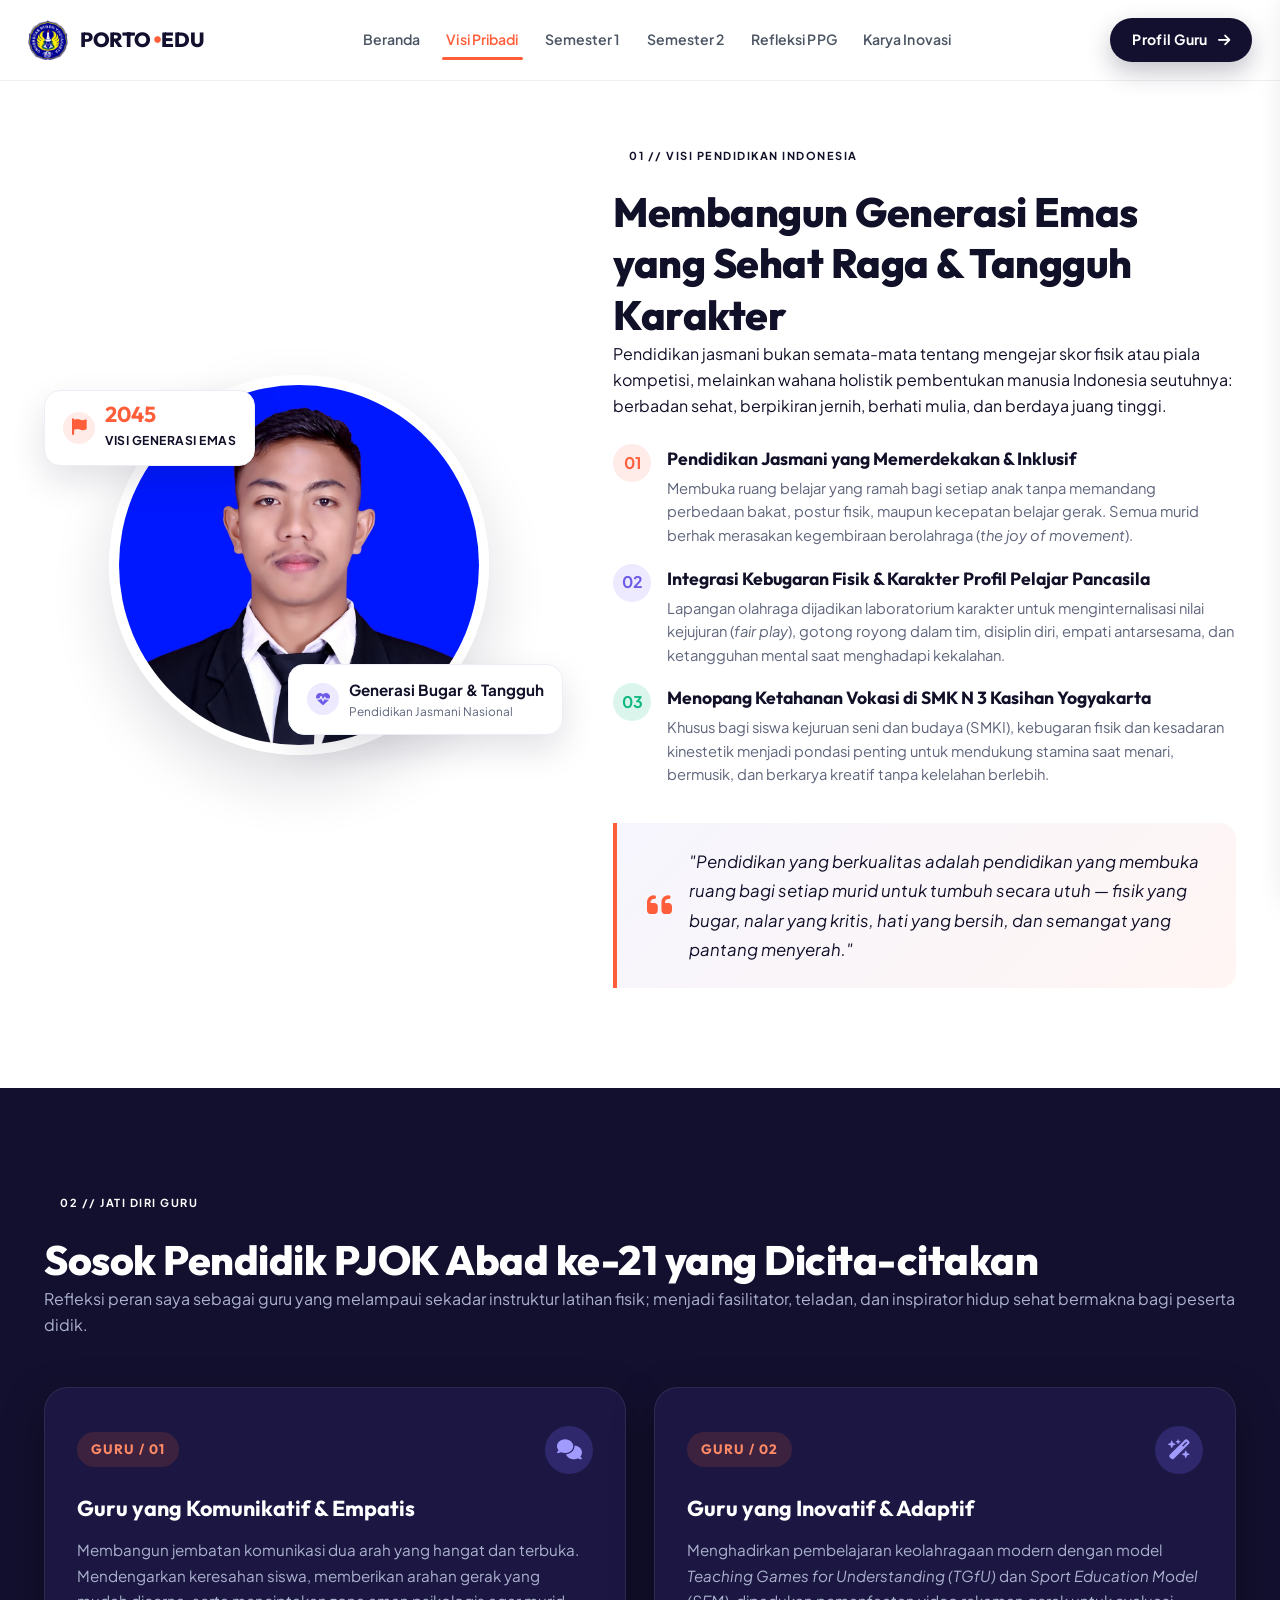
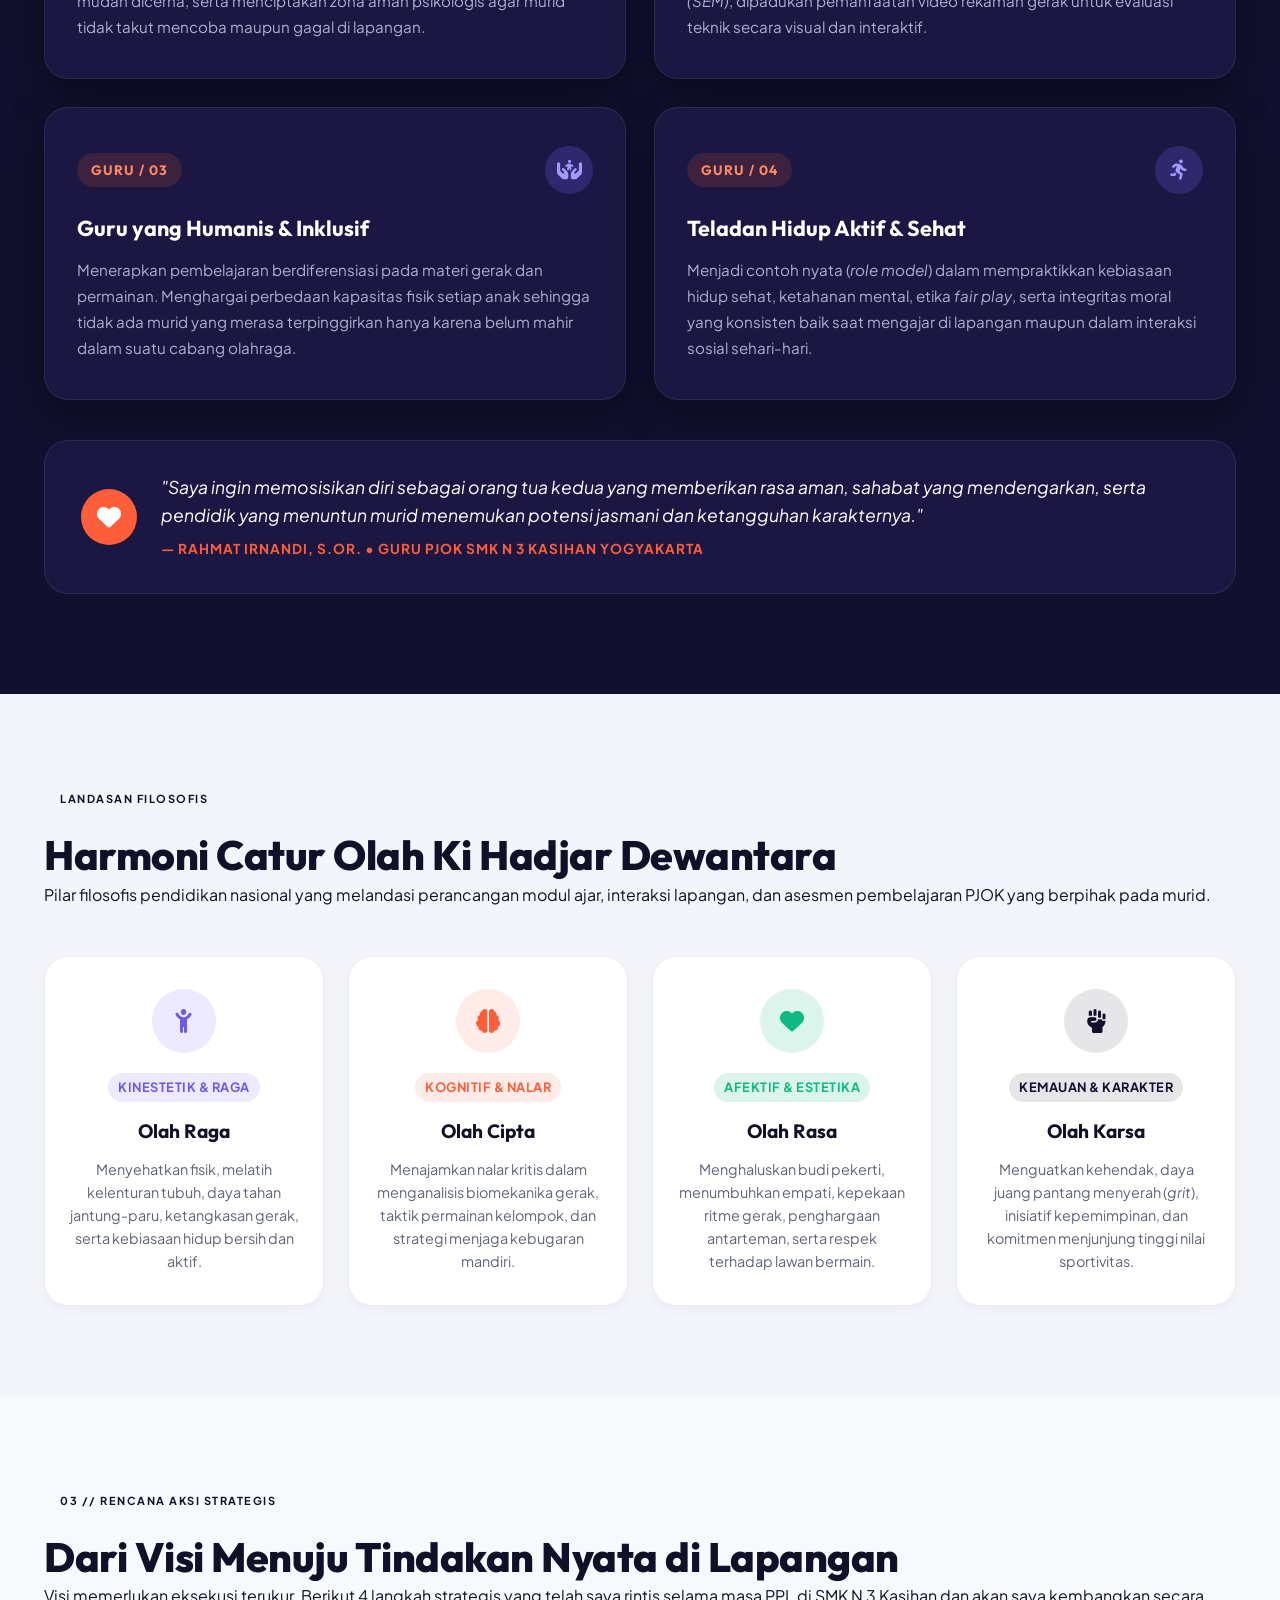
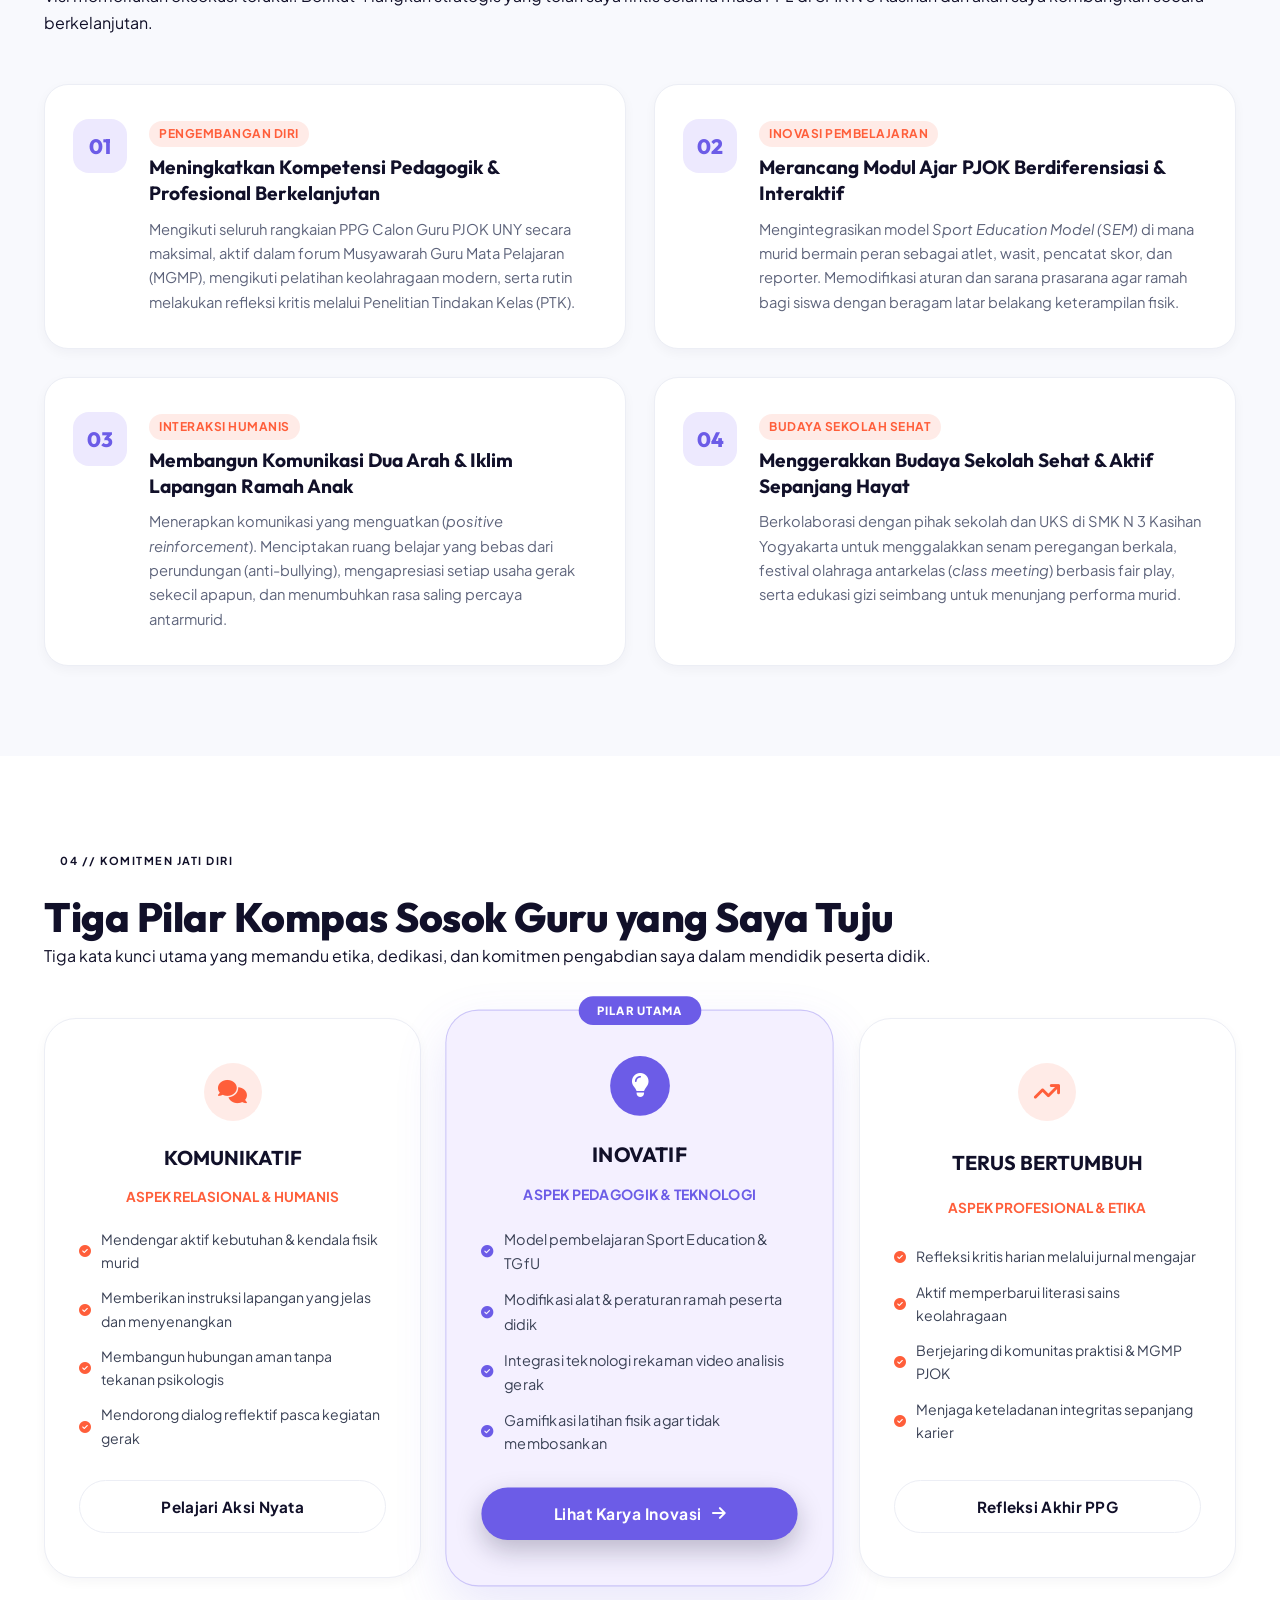
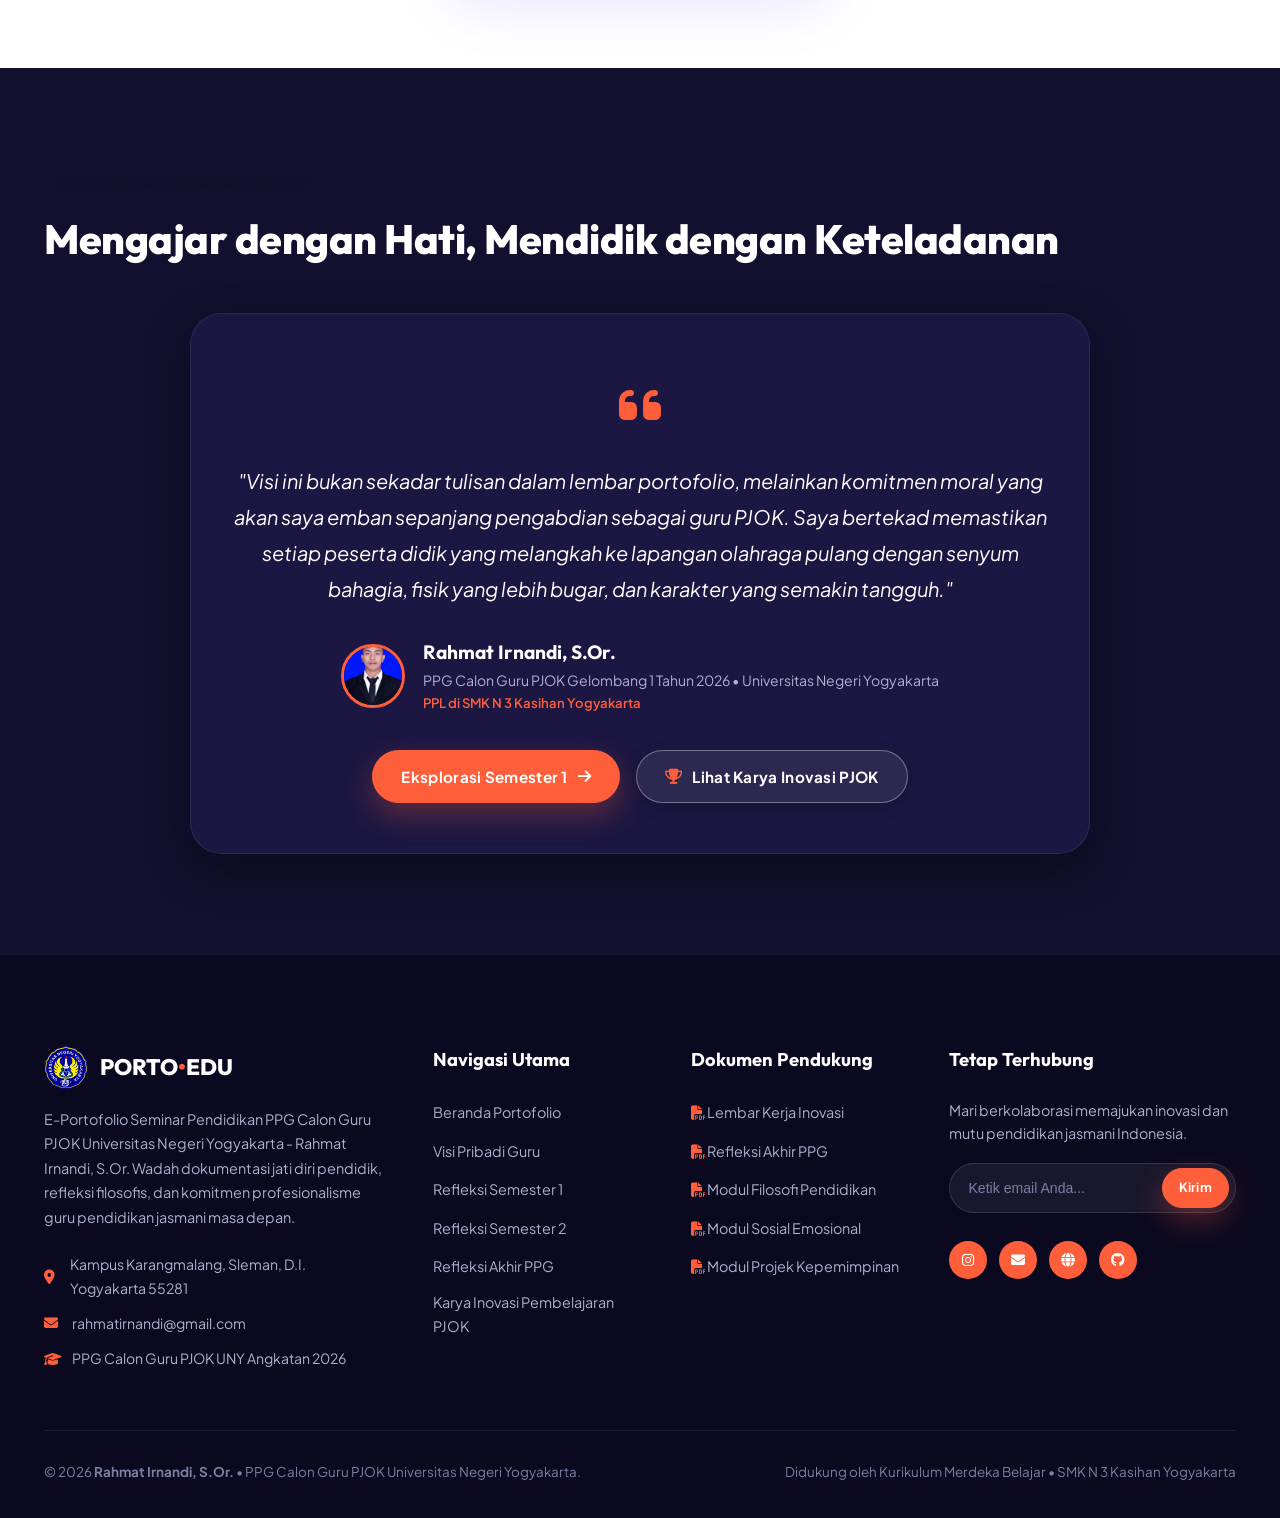
==== identitas.html @ 65dfe422 "first commit" ====
<!doctype html>
<html lang="id">
  <head>
    <meta charset="UTF-8" />
    <meta name="viewport" content="width=device-width, initial-scale=1.0" />
    <title>Visi Pribadi &amp; Jati Diri Guru PJOK | Rahmat Irnandi, S.Or.</title>
    <meta name="description" content="Visi pribadi, filosofi pendidikan Ki Hadjar Dewantara, visi untuk pendidikan jasmani Indonesia Emas 2045, serta komitmen konkret Rahmat Irnandi, S.Or. sebagai guru PJOK di SMK N 3 Kasihan Yogyakarta." />

    <!-- Favicon -->
    <link rel="shortcut icon" href="images/Logo Uny outlitne.png" type="image/x-icon" />

    <!-- Font Awesome Icons -->
    <link rel="stylesheet" href="https://cdnjs.cloudflare.com/ajax/libs/font-awesome/6.5.1/css/all.min.css" />

    <!-- MediaPro Design Theme CSS -->
    <link rel="stylesheet" href="css/mediapro.css" />
  </head>

  <body>
    <!-- TOP SCROLL PROGRESS LINE -->
    <div class="scroll-progress-line" id="scrollProgressLine"></div>

    <!-- ==================== 1. NAVBAR ==================== -->
    <header class="navbar-mediapro" id="navbarMediaPro">
      <div class="container nav-container">
        <!-- Brand Logo -->
        <a href="index.html" class="nav-brand" aria-label="Beranda Portofolio">
          <img src="images/logo_uny.png" alt="Logo UNY" class="nav-brand-logo" />
          <span>PORTO<span class="brand-dot">&bull;</span>EDU</span>
        </a>

        <!-- Desktop Navigation Links -->
        <nav class="nav-links">
          <a href="index.html" class="nav-link">Beranda</a>
          <a href="identitas.html" class="nav-link active">Visi Pribadi</a>
          <a href="refleksi-sem1.html" class="nav-link">Semester 1</a>
          <a href="refleksi-sem2.html" class="nav-link">Semester 2</a>
          <a href="refleksi-ppg.html" class="nav-link">Refleksi PPG</a>
          <a href="karya.html" class="nav-link">Karya Inovasi</a>
        </nav>

        <!-- Right CTA / Contact Info -->
        <div class="nav-cta">
          <a href="https://wa.me/6281200000000" target="_blank" class="nav-contact-pill" aria-label="Kontak WhatsApp">
            <div class="icon-bubble">
              <i class="fa-solid fa-phone"></i>
            </div>
            <span>(0274) UNY-PPG</span>
          </a>
          <a href="#komitmen" class="btn btn-primary-dark">
            <span>Profil Guru</span>
            <i class="fa-solid fa-arrow-right"></i>
          </a>
          <button class="mobile-menu-btn" id="mobileMenuBtn" aria-label="Buka Menu Navigasi">
            <span></span>
            <span></span>
            <span></span>
          </button>
        </div>
      </div>
    </header>

    <!-- MOBILE NAVIGATION DRAWER -->
    <div class="mobile-overlay" id="mobileOverlay"></div>
    <div class="mobile-drawer" id="mobileDrawer">
      <div class="mobile-drawer-header">
        <div class="nav-brand">
          <img src="images/logo_uny.png" alt="Logo UNY" style="height: 36px" />
          <span>PORTO<span class="brand-dot">&bull;</span>EDU</span>
        </div>
        <button class="mobile-close-btn" id="mobileCloseBtn" aria-label="Tutup Menu">
          <i class="fa-solid fa-xmark"></i>
        </button>
      </div>
      <div class="mobile-drawer-links">
        <a href="index.html" class="mobile-link">Beranda</a>
        <a href="identitas.html" class="mobile-link active">Visi Pribadi</a>
        <a href="refleksi-sem1.html" class="mobile-link">Semester 1</a>
        <a href="refleksi-sem2.html" class="mobile-link">Semester 2</a>
        <a href="refleksi-ppg.html" class="mobile-link">Refleksi PPG</a>
        <a href="karya.html" class="mobile-link">Karya Inovasi</a>
      </div>
      <div class="mobile-drawer-footer">
        <a href="mailto:rahmatirnandi@gmail.com" class="btn btn-orange" style="width: 100%; justify-content: center">
          <i class="fa-solid fa-envelope"></i>
          <span>Hubungi Pengembang</span>
        </a>
      </div>
    </div>

    <main>
      <!-- ==================== 1. VISI UNTUK PENDIDIKAN INDONESIA (LIGHT) ==================== -->
      <section class="section-about" id="visi" style="padding-top: 60px">
        <div class="container">
          <div class="about-grid">
            <!-- Left: Visual Frame with Teacher Portrait -->
            <div class="about-visual-stage reveal-init">
              <div class="about-photo-frame">
                <img src="images/PAS_foto_ppg.jpeg" alt="Rahmat Irnandi, S.Or. - Guru PJOK" />
              </div>

              <!-- Floating Stat Top-Left: 2045 Visi Generasi Emas -->
              <div class="about-stat-floating about-stat-top">
                <div class="stat-check-badge">
                  <div class="check-circle" style="background: var(--accent-orange-light); color: var(--accent-orange); font-size: 1.05rem">
                    <i class="fa-solid fa-flag"></i>
                  </div>
                  <div>
                    <strong style="color: var(--accent-orange); font-size: 1.35rem; font-family: var(--font-heading); line-height: 1.1">2045</strong>
                    <small style="font-weight: 700; color: var(--text-dark); text-transform: uppercase; letter-spacing: 0.5px">Visi Generasi Emas</small>
                  </div>
                </div>
              </div>

              <!-- Floating Stat Bottom-Right: Line Chart / Quality Badge -->
              <div class="about-stat-floating about-chart-card">
                <div class="stat-check-badge">
                  <div class="check-circle" style="background: var(--accent-purple-light); color: var(--accent-purple)">
                    <i class="fa-solid fa-heart-pulse"></i>
                  </div>
                  <div>
                    <strong style="font-size: 0.95rem; color: var(--text-dark)">Generasi Bugar &amp; Tangguh</strong>
                    <small>Pendidikan Jasmani Nasional</small>
                  </div>
                </div>
              </div>
            </div>

            <!-- Right: Content & Strategic Vision -->
            <div class="about-content">
              <span class="badge-pill">01 // VISI PENDIDIKAN INDONESIA</span>

              <h2 class="section-title">
                Membangun Generasi Emas yang Sehat Raga &amp; Tangguh Karakter
              </h2>

              <p class="section-desc">
                Pendidikan jasmani bukan semata-mata tentang mengejar skor fisik atau piala kompetisi, melainkan wahana holistik pembentukan manusia Indonesia seutuhnya: berbadan sehat, berpikiran jernih, berhati mulia, dan berdaya juang tinggi.
              </p>

              <!-- Vision Points Grid -->
              <div style="display: flex; flex-direction: column; gap: 16px; margin: 24px 0">
                <div style="display: flex; gap: 16px; align-items: flex-start">
                  <div style="width: 38px; height: 38px; border-radius: 50%; background: var(--accent-orange-light); color: var(--accent-orange); display: flex; align-items: center; justify-content: center; flex-shrink: 0; font-weight: 700">
                    01
                  </div>
                  <div>
                    <h4 style="font-family: var(--font-heading); font-size: 1.1rem; font-weight: 700; color: var(--text-dark); margin-bottom: 4px">
                      Pendidikan Jasmani yang Memerdekakan &amp; Inklusif
                    </h4>
                    <p style="font-size: 0.92rem; color: var(--text-dark-muted); line-height: 1.6">
                      Membuka ruang belajar yang ramah bagi setiap anak tanpa memandang perbedaan bakat, postur fisik, maupun kecepatan belajar gerak. Semua murid berhak merasakan kegembiraan berolahraga (<em>the joy of movement</em>).
                    </p>
                  </div>
                </div>

                <div style="display: flex; gap: 16px; align-items: flex-start">
                  <div style="width: 38px; height: 38px; border-radius: 50%; background: var(--accent-purple-light); color: var(--accent-purple); display: flex; align-items: center; justify-content: center; flex-shrink: 0; font-weight: 700">
                    02
                  </div>
                  <div>
                    <h4 style="font-family: var(--font-heading); font-size: 1.1rem; font-weight: 700; color: var(--text-dark); margin-bottom: 4px">
                      Integrasi Kebugaran Fisik &amp; Karakter Profil Pelajar Pancasila
                    </h4>
                    <p style="font-size: 0.92rem; color: var(--text-dark-muted); line-height: 1.6">
                      Lapangan olahraga dijadikan laboratorium karakter untuk menginternalisasi nilai kejujuran (<em>fair play</em>), gotong royong dalam tim, disiplin diri, empati antarsesama, dan ketangguhan mental saat menghadapi kekalahan.
                    </p>
                  </div>
                </div>

                <div style="display: flex; gap: 16px; align-items: flex-start">
                  <div style="width: 38px; height: 38px; border-radius: 50%; background: rgba(16, 185, 129, 0.15); color: var(--accent-green); display: flex; align-items: center; justify-content: center; flex-shrink: 0; font-weight: 700">
                    03
                  </div>
                  <div>
                    <h4 style="font-family: var(--font-heading); font-size: 1.1rem; font-weight: 700; color: var(--text-dark); margin-bottom: 4px">
                      Menopang Ketahanan Vokasi di SMK N 3 Kasihan Yogyakarta
                    </h4>
                    <p style="font-size: 0.92rem; color: var(--text-dark-muted); line-height: 1.6">
                      Khusus bagi siswa kejuruan seni dan budaya (SMKI), kebugaran fisik dan kesadaran kinestetik menjadi pondasi penting untuk mendukung stamina saat menari, bermusik, dan berkarya kreatif tanpa kelelahan berlebih.
                    </p>
                  </div>
                </div>
              </div>

              <!-- Quote Strip Callout -->
              <div class="quote-strip-mediapro">
                <i class="fa-solid fa-quote-left"></i>
                <div>
                  "Pendidikan yang berkualitas adalah pendidikan yang membuka ruang bagi setiap murid untuk tumbuh secara utuh &mdash; fisik yang bugar, nalar yang kritis, hati yang bersih, dan semangat yang pantang menyerah."
                </div>
              </div>
            </div>
          </div>
        </div>
      </section>

      <!-- ==================== 2. VISI SAYA SEBAGAI GURU (DARK THEME) ==================== -->
      <section class="services-section-dark" id="guru" style="background: var(--bg-dark); padding: 100px 0">
        <div class="container">
          <!-- Section Heading -->
          <div class="section-head text-center">
            <span class="badge-pill dark-pill">02 // JATI DIRI GURU</span>
            <h2 class="section-title text-white">
              Sosok Pendidik PJOK Abad ke-21 yang Dicita-citakan
            </h2>
            <p class="section-desc text-white-muted">
              Refleksi peran saya sebagai guru yang melampaui sekadar instruktur latihan fisik; menjadi fasilitator, teladan, dan inspirator hidup sehat bermakna bagi peserta didik.
            </p>
          </div>

          <!-- 4 Cards Grid in Dark Mode (2x2 Grid) -->
          <div class="vision-grid">
            <!-- Card 1 -->
            <article class="vision-card-dark">
              <div class="vision-card-header">
                <span class="vision-card-num">GURU / 01</span>
                <div class="vision-card-icon">
                  <i class="fa-solid fa-comments"></i>
                </div>
              </div>
              <h3>Guru yang Komunikatif &amp; Empatis</h3>
              <p>
                Membangun jembatan komunikasi dua arah yang hangat dan terbuka. Mendengarkan keresahan siswa, memberikan arahan gerak yang mudah dicerna, serta menciptakan zona aman psikologis agar murid tidak takut mencoba maupun gagal di lapangan.
              </p>
            </article>

            <!-- Card 2 -->
            <article class="vision-card-dark">
              <div class="vision-card-header">
                <span class="vision-card-num">GURU / 02</span>
                <div class="vision-card-icon">
                  <i class="fa-solid fa-wand-magic-sparkles"></i>
                </div>
              </div>
              <h3>Guru yang Inovatif &amp; Adaptif</h3>
              <p>
                Menghadirkan pembelajaran keolahragaan modern dengan model <em>Teaching Games for Understanding (TGfU)</em> dan <em>Sport Education Model (SEM)</em>, dipadukan pemanfaatan video rekaman gerak untuk evaluasi teknik secara visual dan interaktif.
              </p>
            </article>

            <!-- Card 3 -->
            <article class="vision-card-dark">
              <div class="vision-card-header">
                <span class="vision-card-num">GURU / 03</span>
                <div class="vision-card-icon">
                  <i class="fa-solid fa-hands-holding-child"></i>
                </div>
              </div>
              <h3>Guru yang Humanis &amp; Inklusif</h3>
              <p>
                Menerapkan pembelajaran berdiferensiasi pada materi gerak dan permainan. Menghargai perbedaan kapasitas fisik setiap anak sehingga tidak ada murid yang merasa terpinggirkan hanya karena belum mahir dalam suatu cabang olahraga.
              </p>
            </article>

            <!-- Card 4 -->
            <article class="vision-card-dark">
              <div class="vision-card-header">
                <span class="vision-card-num">GURU / 04</span>
                <div class="vision-card-icon">
                  <i class="fa-solid fa-person-running"></i>
                </div>
              </div>
              <h3>Teladan Hidup Aktif &amp; Sehat</h3>
              <p>
                Menjadi contoh nyata (<em>role model</em>) dalam mempraktikkan kebiasaan hidup sehat, ketahanan mental, etika <em>fair play</em>, serta integritas moral yang konsisten baik saat mengajar di lapangan maupun dalam interaksi sosial sehari-hari.
              </p>
            </article>
          </div>

          <!-- Bottom Quote Box in Dark Theme -->
          <div style="background: var(--bg-dark-card); border: 1px solid var(--bg-dark-border); border-radius: var(--radius-lg); padding: 32px 36px; margin-top: 40px; display: flex; align-items: center; gap: 24px">
            <div style="width: 56px; height: 56px; border-radius: 50%; background: var(--accent-orange); color: #fff; display: flex; align-items: center; justify-content: center; font-size: 1.5rem; flex-shrink: 0">
              <i class="fa-solid fa-heart"></i>
            </div>
            <div>
              <p style="color: #ffffff; font-size: 1.1rem; font-style: italic; margin-bottom: 6px; line-height: 1.6">
                "Saya ingin memosisikan diri sebagai orang tua kedua yang memberikan rasa aman, sahabat yang mendengarkan, serta pendidik yang menuntun murid menemukan potensi jasmani dan ketangguhan karakternya."
              </p>
              <span style="font-size: 0.85rem; color: var(--accent-orange); font-weight: 700; text-transform: uppercase; letter-spacing: 1px">
                &mdash; Rahmat Irnandi, S.Or. &bull; Guru PJOK SMK N 3 Kasihan Yogyakarta
              </span>
            </div>
          </div>
        </div>
      </section>

      <!-- ==================== 6. FILOSOFI KI HADJAR DEWANTARA (LIGHT) ==================== -->
      <section class="about-section" id="filosofi" style="background: var(--bg-light-soft); padding: 90px 0">
        <div class="container">
          <!-- Section Heading -->
          <div class="section-head text-center">
            <span class="badge-pill">LANDASAN FILOSOFIS</span>
            <h2 class="section-title">
              Harmoni Catur Olah Ki Hadjar Dewantara
            </h2>
            <p class="section-desc">
              Pilar filosofis pendidikan nasional yang melandasi perancangan modul ajar, interaksi lapangan, dan asesmen pembelajaran PJOK yang berpihak pada murid.
            </p>
          </div>

          <!-- 4 Pillars Grid -->
          <div class="khd-grid">
            <!-- Pillar 1: Olah Raga -->
            <div class="khd-card">
              <div class="khd-icon-circle" style="background: var(--accent-purple-light); color: var(--accent-purple)">
                <i class="fa-solid fa-child-reaching"></i>
              </div>
              <span class="khd-subtitle" style="background: var(--accent-purple-light); color: var(--accent-purple)">Kinestetik &amp; Raga</span>
              <h4>Olah Raga</h4>
              <p>
                Menyehatkan fisik, melatih kelenturan tubuh, daya tahan jantung-paru, ketangkasan gerak, serta kebiasaan hidup bersih dan aktif.
              </p>
            </div>

            <!-- Pillar 2: Olah Cipta -->
            <div class="khd-card">
              <div class="khd-icon-circle" style="background: var(--accent-orange-light); color: var(--accent-orange)">
                <i class="fa-solid fa-brain"></i>
              </div>
              <span class="khd-subtitle" style="background: var(--accent-orange-light); color: var(--accent-orange)">Kognitif &amp; Nalar</span>
              <h4>Olah Cipta</h4>
              <p>
                Menajamkan nalar kritis dalam menganalisis biomekanika gerak, taktik permainan kelompok, dan strategi menjaga kebugaran mandiri.
              </p>
            </div>

            <!-- Pillar 3: Olah Rasa -->
            <div class="khd-card">
              <div class="khd-icon-circle" style="background: rgba(16, 185, 129, 0.15); color: var(--accent-green)">
                <i class="fa-solid fa-heart"></i>
              </div>
              <span class="khd-subtitle" style="background: rgba(16, 185, 129, 0.15); color: var(--accent-green)">Afektif &amp; Estetika</span>
              <h4>Olah Rasa</h4>
              <p>
                Menghaluskan budi pekerti, menumbuhkan empati, kepekaan ritme gerak, penghargaan antarteman, serta respek terhadap lawan bermain.
              </p>
            </div>

            <!-- Pillar 4: Olah Karsa -->
            <div class="khd-card">
              <div class="khd-icon-circle" style="background: rgba(18, 16, 46, 0.1); color: var(--bg-dark)">
                <i class="fa-solid fa-hand-fist"></i>
              </div>
              <span class="khd-subtitle" style="background: rgba(18, 16, 46, 0.1); color: var(--bg-dark)">Kemauan &amp; Karakter</span>
              <h4>Olah Karsa</h4>
              <p>
                Menguatkan kehendak, daya juang pantang menyerah (<em>grit</em>), inisiatif kepemimpinan, dan komitmen menjunjung tinggi nilai sportivitas.
              </p>
            </div>
          </div>
        </div>
      </section>

      <!-- ==================== 7. RENCANA AKSI NYATA (LIGHT) ==================== -->
      <section class="about-section" id="aksi" style="padding: 90px 0">
        <div class="container">
          <!-- Section Heading -->
          <div class="section-head text-center">
            <span class="badge-pill">03 // RENCANA AKSI STRATEGIS</span>
            <h2 class="section-title">
              Dari Visi Menuju Tindakan Nyata di Lapangan
            </h2>
            <p class="section-desc">
              Visi memerlukan eksekusi terukur. Berikut 4 langkah strategis yang telah saya rintis selama masa PPL di SMK N 3 Kasihan dan akan saya kembangkan secara berkelanjutan.
            </p>
          </div>

          <!-- 4 Action Steps Grid -->
          <div class="action-steps-grid">
            <!-- Step 1 -->
            <article class="action-step-card">
              <div class="action-num-badge">01</div>
              <div class="action-body">
                <span class="action-category-tag">Pengembangan Diri</span>
                <h4>Meningkatkan Kompetensi Pedagogik &amp; Profesional Berkelanjutan</h4>
                <p>
                  Mengikuti seluruh rangkaian PPG Calon Guru PJOK UNY secara maksimal, aktif dalam forum Musyawarah Guru Mata Pelajaran (MGMP), mengikuti pelatihan keolahragaan modern, serta rutin melakukan refleksi kritis melalui Penelitian Tindakan Kelas (PTK).
                </p>
              </div>
            </article>

            <!-- Step 2 -->
            <article class="action-step-card">
              <div class="action-num-badge">02</div>
              <div class="action-body">
                <span class="action-category-tag">Inovasi Pembelajaran</span>
                <h4>Merancang Modul Ajar PJOK Berdiferensiasi &amp; Interaktif</h4>
                <p>
                  Mengintegrasikan model <em>Sport Education Model (SEM)</em> di mana murid bermain peran sebagai atlet, wasit, pencatat skor, dan reporter. Memodifikasi aturan dan sarana prasarana agar ramah bagi siswa dengan beragam latar belakang keterampilan fisik.
                </p>
              </div>
            </article>

            <!-- Step 3 -->
            <article class="action-step-card">
              <div class="action-num-badge">03</div>
              <div class="action-body">
                <span class="action-category-tag">Interaksi Humanis</span>
                <h4>Membangun Komunikasi Dua Arah &amp; Iklim Lapangan Ramah Anak</h4>
                <p>
                  Menerapkan komunikasi yang menguatkan (<em>positive reinforcement</em>). Menciptakan ruang belajar yang bebas dari perundungan (anti-bullying), mengapresiasi setiap usaha gerak sekecil apapun, dan menumbuhkan rasa saling percaya antarmurid.
                </p>
              </div>
            </article>

            <!-- Step 4 -->
            <article class="action-step-card">
              <div class="action-num-badge">04</div>
              <div class="action-body">
                <span class="action-category-tag">Budaya Sekolah Sehat</span>
                <h4>Menggerakkan Budaya Sekolah Sehat &amp; Aktif Sepanjang Hayat</h4>
                <p>
                  Berkolaborasi dengan pihak sekolah dan UKS di SMK N 3 Kasihan Yogyakarta untuk menggalakkan senam peregangan berkala, festival olahraga antarkelas (<em>class meeting</em>) berbasis fair play, serta edukasi gizi seimbang untuk menunjang performa murid.
                </p>
              </div>
            </article>
          </div>
        </div>
      </section>

      <!-- ==================== 5. TIGA PILAR KOMITMEN JATI DIRI ==================== -->
      <section class="section-pricing" id="komitmen" style="background: var(--bg-white); padding: 90px 0">
        <div class="container">
          <!-- Section Heading -->
          <div class="section-head text-center">
            <span class="badge-pill">04 // KOMITMEN JATI DIRI</span>
            <h2 class="section-title">
              Tiga Pilar Kompas Sosok Guru yang Saya Tuju
            </h2>
            <p class="section-desc">
              Tiga kata kunci utama yang memandu etika, dedikasi, dan komitmen pengabdian saya dalam mendidik peserta didik.
            </p>
          </div>

          <!-- 3 Pillars Grid -->
          <div class="pricing-grid">
            <!-- Pillar 1: Komunikatif -->
            <div class="pricing-tier-card">
              <div class="tier-icon-circle">
                <i class="fa-solid fa-comments"></i>
              </div>
              <h3 class="tier-name">KOMUNIKATIF</h3>
              <p style="text-align: center; font-size: 0.85rem; color: var(--accent-orange); font-weight: 700; margin-bottom: 20px; text-transform: uppercase">
                Aspek Relasional &amp; Humanis
              </p>
              <ul class="tier-features" style="border: none; padding: 0; margin-bottom: 30px">
                <li><i class="fa-solid fa-circle-check"></i> <span>Mendengar aktif kebutuhan &amp; kendala fisik murid</span></li>
                <li><i class="fa-solid fa-circle-check"></i> <span>Memberikan instruksi lapangan yang jelas dan menyenangkan</span></li>
                <li><i class="fa-solid fa-circle-check"></i> <span>Membangun hubungan aman tanpa tekanan psikologis</span></li>
                <li><i class="fa-solid fa-circle-check"></i> <span>Mendorong dialog reflektif pasca kegiatan gerak</span></li>
              </ul>
              <a href="#aksi" class="btn btn-outline-dark" style="width: 100%; justify-content: center">
                <span>Pelajari Aksi Nyata</span>
              </a>
            </div>

            <!-- Pillar 2: Inovatif (Featured Card) -->
            <div class="pricing-tier-card featured-tier">
              <div class="tier-top-badge">PILAR UTAMA</div>
              <div class="tier-icon-circle">
                <i class="fa-solid fa-lightbulb"></i>
              </div>
              <h3 class="tier-name">INOVATIF</h3>
              <p style="text-align: center; font-size: 0.85rem; color: var(--accent-purple); font-weight: 700; margin-bottom: 20px; text-transform: uppercase">
                Aspek Pedagogik &amp; Teknologi
              </p>
              <ul class="tier-features" style="border: none; padding: 0; margin-bottom: 30px">
                <li><i class="fa-solid fa-circle-check"></i> <span>Model pembelajaran Sport Education &amp; TGfU</span></li>
                <li><i class="fa-solid fa-circle-check"></i> <span>Modifikasi alat &amp; peraturan ramah peserta didik</span></li>
                <li><i class="fa-solid fa-circle-check"></i> <span>Integrasi teknologi rekaman video analisis gerak</span></li>
                <li><i class="fa-solid fa-circle-check"></i> <span>Gamifikasi latihan fisik agar tidak membosankan</span></li>
              </ul>
              <a href="karya.html" class="btn btn-primary-dark" style="width: 100%; justify-content: center; background: var(--accent-purple); border-color: var(--accent-purple)">
                <span>Lihat Karya Inovasi</span>
                <i class="fa-solid fa-arrow-right"></i>
              </a>
            </div>

            <!-- Pillar 3: Terus Bertumbuh -->
            <div class="pricing-tier-card">
              <div class="tier-icon-circle">
                <i class="fa-solid fa-arrow-trend-up"></i>
              </div>
              <h3 class="tier-name">TERUS BERTUMBUH</h3>
              <p style="text-align: center; font-size: 0.85rem; color: var(--accent-orange); font-weight: 700; margin-bottom: 20px; text-transform: uppercase">
                Aspek Profesional &amp; Etika
              </p>
              <ul class="tier-features" style="border: none; padding: 0; margin-bottom: 30px">
                <li><i class="fa-solid fa-circle-check"></i> <span>Refleksi kritis harian melalui jurnal mengajar</span></li>
                <li><i class="fa-solid fa-circle-check"></i> <span>Aktif memperbarui literasi sains keolahragaan</span></li>
                <li><i class="fa-solid fa-circle-check"></i> <span>Berjejaring di komunitas praktisi &amp; MGMP PJOK</span></li>
                <li><i class="fa-solid fa-circle-check"></i> <span>Menjaga keteladanan integritas sepanjang karier</span></li>
              </ul>
              <a href="refleksi-ppg.html" class="btn btn-outline-dark" style="width: 100%; justify-content: center">
                <span>Refleksi Akhir PPG</span>
              </a>
            </div>
          </div>
        </div>
      </section>

      <!-- ==================== 9. IKRAR PENUTUP & CALL TO ACTION (DARK THEME) ==================== -->
      <section class="testimonials-section" style="padding: 100px 0; background: var(--bg-dark)">
        <div class="container">
          <div class="section-head text-center">
            <span class="badge-pill dark-pill">05 // IKRAR &amp; PERNYATAAN PENUTUP</span>
            <h2 class="section-title text-white">
              Mengajar dengan Hati, Mendidik dengan Keteladanan
            </h2>
          </div>

          <div style="max-width: 900px; margin: 40px auto 0; background: var(--bg-dark-card); border: 1px solid var(--bg-dark-border); border-radius: var(--radius-xl); padding: 50px 40px; text-align: center; position: relative; box-shadow: var(--shadow-dark-card)">
            <!-- Big decorative quotation mark -->
            <div style="font-size: 3rem; color: var(--accent-orange); margin-bottom: 20px">
              <i class="fa-solid fa-quote-left"></i>
            </div>

            <p style="font-size: 1.25rem; color: #ffffff; line-height: 1.8; font-style: italic; margin-bottom: 30px">
              "Visi ini bukan sekadar tulisan dalam lembar portofolio, melainkan komitmen moral yang akan saya emban sepanjang pengabdian sebagai guru PJOK. Saya bertekad memastikan setiap peserta didik yang melangkah ke lapangan olahraga pulang dengan senyum bahagia, fisik yang lebih bugar, dan karakter yang semakin tangguh."
            </p>

            <div style="display: flex; align-items: center; justify-content: center; gap: 18px; margin-bottom: 36px">
              <img src="images/PAS_foto_ppg.jpeg" alt="Rahmat Irnandi, S.Or." style="width: 64px; height: 64px; border-radius: 50%; object-fit: cover; border: 3px solid var(--accent-orange)" />
              <div style="text-align: left">
                <h4 style="font-family: var(--font-heading); font-size: 1.2rem; font-weight: 700; color: #ffffff">
                  Rahmat Irnandi, S.Or.
                </h4>
                <p style="font-size: 0.88rem; color: var(--text-white-muted)">
                  PPG Calon Guru PJOK Gelombang 1 Tahun 2026 &bull; Universitas Negeri Yogyakarta
                </p>
                <p style="font-size: 0.82rem; color: var(--accent-orange); font-weight: 600">
                  PPL di SMK N 3 Kasihan Yogyakarta
                </p>
              </div>
            </div>

            <!-- Direct Navigation Buttons -->
            <div style="display: flex; gap: 16px; justify-content: center; flex-wrap: wrap">
              <a href="refleksi-sem1.html" class="btn btn-orange">
                <span>Eksplorasi Semester 1</span>
                <i class="fa-solid fa-arrow-right"></i>
              </a>
              <a href="karya.html" class="btn btn-outline-light">
                <i class="fa-solid fa-trophy"></i>
                <span>Lihat Karya Inovasi PJOK</span>
              </a>
            </div>
          </div>
        </div>
      </section>
    </main>

    <!-- ==================== 10. FOOTER ==================== -->
    <footer class="footer-mediapro">
      <div class="container">
        <!-- Footer Top Grid -->
        <div class="footer-top-grid">
          <!-- Col 1: Brand & Identity -->
          <div class="footer-col footer-col-brand">
            <div class="footer-logo">
              <img src="images/logo_uny.png" alt="Logo UNY" style="height: 44px; width: auto; object-fit: contain" />
              <span>PORTO<span class="brand-dot" style="color: var(--accent-orange)">&bull;</span>EDU</span>
            </div>
            <p>
              E-Portofolio Seminar Pendidikan PPG Calon Guru PJOK Universitas Negeri Yogyakarta - Rahmat Irnandi, S.Or. Wadah dokumentasi jati diri pendidik, refleksi filosofis, dan komitmen profesionalisme guru pendidikan jasmani masa depan.
            </p>
            <div class="footer-contact-items">
              <div>
                <i class="fa-solid fa-location-dot"></i>
                <span>Kampus Karangmalang, Sleman, D.I. Yogyakarta 55281</span>
              </div>
              <div>
                <i class="fa-solid fa-envelope"></i>
                <span>rahmatirnandi@gmail.com</span>
              </div>
              <div>
                <i class="fa-solid fa-graduation-cap"></i>
                <span>PPG Calon Guru PJOK UNY Angkatan 2026</span>
              </div>
            </div>
          </div>

          <!-- Col 2: Navigation Links -->
          <div class="footer-col">
            <h4>Navigasi Utama</h4>
            <ul class="footer-nav-list">
              <li><a href="index.html">Beranda Portofolio</a></li>
              <li><a href="identitas.html">Visi Pribadi Guru</a></li>
              <li><a href="refleksi-sem1.html">Refleksi Semester 1</a></li>
              <li><a href="refleksi-sem2.html">Refleksi Semester 2</a></li>
              <li><a href="refleksi-ppg.html">Refleksi Akhir PPG</a></li>
              <li><a href="karya.html">Karya Inovasi Pembelajaran PJOK</a></li>
            </ul>
          </div>

          <!-- Col 3: Dokumen & Unduhan -->
          <div class="footer-col">
            <h4>Dokumen Pendukung</h4>
            <ul class="footer-nav-list">
              <li><a href="dokumen/Karya_Inovasi.pdf" target="_blank"><i class="fa-solid fa-file-pdf" style="color: var(--accent-orange)"></i> Lembar Kerja Inovasi</a></li>
              <li><a href="dokumen/Refleksi_PPG.pdf" target="_blank"><i class="fa-solid fa-file-pdf" style="color: var(--accent-orange)"></i> Refleksi Akhir PPG</a></li>
              <li><a href="dokumen/Sem1/LEMBAR KERJA 2 Filosofi Pendidikan.pdf" target="_blank"><i class="fa-solid fa-file-pdf" style="color: var(--accent-orange)"></i> Modul Filosofi Pendidikan</a></li>
              <li><a href="dokumen/Sem2/LEMBAR KERJA 2  Pembelajaran Sosial Emosional.pdf" target="_blank"><i class="fa-solid fa-file-pdf" style="color: var(--accent-orange)"></i> Modul Sosial Emosional</a></li>
              <li><a href="dokumen/Sem2/LEMBAR KERJA 2  Projek Kepemimpinan.pdf" target="_blank"><i class="fa-solid fa-file-pdf" style="color: var(--accent-orange)"></i> Modul Projek Kepemimpinan</a></li>
            </ul>
          </div>

          <!-- Col 4: Newsletter & Socials -->
          <div class="footer-col">
            <h4>Tetap Terhubung</h4>
            <div class="footer-newsletter-wrap">
              <p>Mari berkolaborasi memajukan inovasi dan mutu pendidikan jasmani Indonesia.</p>
              <div class="footer-input-row">
                <input type="email" placeholder="Ketik email Anda..." />
                <a href="mailto:rahmatirnandi@gmail.com" class="btn btn-orange" style="padding: 8px 16px; font-size: 0.8rem">Kirim</a>
              </div>
              <div class="footer-social-icons">
                <a href="https://www.instagram.com/" target="_blank" class="social-circle-btn" aria-label="Instagram">
                  <i class="fa-brands fa-instagram"></i>
                </a>
                <a href="mailto:rahmatirnandi@gmail.com" class="social-circle-btn" aria-label="Email">
                  <i class="fa-solid fa-envelope"></i>
                </a>
                <a href="#" class="social-circle-btn" aria-label="Website">
                  <i class="fa-solid fa-globe"></i>
                </a>
                <a href="https://github.com" target="_blank" class="social-circle-btn" aria-label="GitHub">
                  <i class="fa-brands fa-github"></i>
                </a>
              </div>
            </div>
          </div>
        </div>

        <!-- Footer Bottom Bar -->
        <div class="footer-bottom-bar">
          <div>
            &copy; 2026 <strong>Rahmat Irnandi, S.Or.</strong> &bull; PPG Calon Guru PJOK Universitas Negeri Yogyakarta.
          </div>
          <div>
            Didukung oleh Kurikulum Merdeka Belajar &bull; SMK N 3 Kasihan Yogyakarta
          </div>
        </div>
      </div>
    </footer>

    <!-- BACK TO TOP BUTTON -->
    <button class="back-to-top-btn" id="backToTopBtn" aria-label="Kembali ke atas">
      <i class="fa-solid fa-chevron-up"></i>
    </button>

    <!-- Theme Interactive Script -->
    <script src="js/mediapro.js"></script>
  </body>
</html>
---- css/mediapro.css ----
/* ============================================================================
   MEDIAPRO DESIGN SYSTEM FOR E-PORTOFOLIO SEMINAR PENDIDIKAN
   Author: Ilyas Fandhi Anggara (PPG Calon Guru UNY 2026)
   Theme: Modern MediaPro SaaS / Executive Portfolio Showcase
   ============================================================================ */

@import url('https://fonts.googleapis.com/css2?family=Plus+Jakarta+Sans:ital,wght@0,300;0,400;0,500;0,600;0,700;0,800;1,400;1,600&family=Outfit:wght@500;600;700;800;900&display=swap');

:root {
  /* Core Palette */
  --bg-dark: #12102e;
  --bg-darker: #0b0920;
  --bg-dark-card: #1b1742;
  --bg-dark-card-hover: #221d55;
  --bg-dark-border: rgba(255, 255, 255, 0.08);

  --bg-light: #f8f9fd;
  --bg-white: #ffffff;
  --bg-light-soft: #f4f5fb;
  --bg-light-card: #ffffff;
  --border-light: #eceef5;
  --border-light-subtle: #f1f2f8;

  /* Accents */
  --accent-orange: #ff5e3a;
  --accent-orange-hover: #f34d27;
  --accent-orange-light: rgba(255, 94, 58, 0.12);
  --accent-orange-glow: rgba(255, 94, 58, 0.35);

  --accent-purple: #6c5ce7;
  --accent-purple-dark: #5846c4;
  --accent-purple-light: #ede9fe;
  --accent-purple-subtle: #f6f4fe;

  --accent-lavender: #f1eeff;
  --accent-blue: #3b82f6;
  --accent-green: #10b981;

  /* Typography */
  --text-dark: #111029;
  --text-dark-muted: #5e647b;
  --text-dark-subtle: #8e95aa;

  --text-white: #ffffff;
  --text-white-muted: #abb1ce;
  --text-white-subtle: #7980a4;

  --font-main: 'Plus Jakarta Sans', -apple-system, BlinkMacSystemFont, 'Segoe UI', Roboto, sans-serif;
  --font-heading: 'Outfit', 'Plus Jakarta Sans', sans-serif;

  /* Elevation & Shadows */
  --shadow-sm: 0 4px 12px rgba(18, 16, 46, 0.04);
  --shadow-md: 0 10px 30px rgba(18, 16, 46, 0.08);
  --shadow-lg: 0 20px 50px rgba(18, 16, 46, 0.12);
  --shadow-orange: 0 12px 30px rgba(255, 94, 58, 0.3);
  --shadow-purple: 0 12px 30px rgba(108, 92, 231, 0.3);
  --shadow-dark-card: 0 15px 40px rgba(0, 0, 0, 0.35);

  /* Radius */
  --radius-sm: 10px;
  --radius-md: 16px;
  --radius-lg: 24px;
  --radius-xl: 32px;
  --radius-full: 9999px;

  /* Transitions */
  --transition-fast: 0.2s cubic-bezier(0.16, 1, 0.3, 1);
  --transition-normal: 0.35s cubic-bezier(0.16, 1, 0.3, 1);
  --transition-slow: 0.6s cubic-bezier(0.16, 1, 0.3, 1);
}

/* ==================== GLOBAL RESETS ==================== */
*, *::before, *::after {
  box-sizing: border-box;
  margin: 0;
  padding: 0;
}

html {
  scroll-behavior: smooth;
  font-size: 16px;
  -webkit-font-smoothing: antialiased;
  -moz-osx-font-smoothing: grayscale;
}

body {
  font-family: var(--font-main);
  background-color: var(--bg-light);
  color: var(--text-dark);
  line-height: 1.65;
  overflow-x: hidden;
}

img, video {
  max-width: 100%;
  display: block;
}

a {
  color: inherit;
  text-decoration: none;
  transition: var(--transition-fast);
}

button {
  font-family: inherit;
  cursor: pointer;
  border: none;
  outline: none;
  background: transparent;
}

.container {
  width: 100%;
  max-width: 1240px;
  margin: 0 auto;
  padding: 0 24px;
}

/* Scroll Progress Bar */
.scroll-progress-line {
  position: fixed;
  top: 0;
  left: 0;
  height: 4px;
  background: linear-gradient(90deg, var(--accent-orange), var(--accent-purple));
  width: 0%;
  z-index: 1000;
  transition: width 0.1s ease-out;
}

/* ==================== TYPOGRAPHY & BADGES ==================== */
.badge-pill {
  display: inline-flex;
  align-items: center;
  gap: 8px;
  padding: 6px 16px;
  border-radius: var(--radius-full);
  font-size: 11px;
  font-weight: 700;
  letter-spacing: 1.5px;
  text-transform: uppercase;
  margin-bottom: 16px;
  width: fit-content;
}

.badge-pill.orange {
  background: var(--accent-orange-light);
  color: var(--accent-orange);
  border: 1px solid rgba(255, 94, 58, 0.25);
}

.badge-pill.purple {
  background: var(--accent-purple-light);
  color: var(--accent-purple);
  border: 1px solid rgba(108, 92, 231, 0.25);
}

.badge-pill.on-dark {
  background: rgba(255, 94, 58, 0.15);
  color: #ff8666;
  border: 1px solid rgba(255, 94, 58, 0.35);
}

.section-head {
  margin-bottom: 48px;
}

.section-head.center {
  text-align: center;
  max-width: 720px;
  margin-left: auto;
  margin-right: auto;
}

.section-head.split {
  display: flex;
  justify-content: space-between;
  align-items: flex-end;
  gap: 32px;
}

.section-title {
  font-family: var(--font-heading);
  font-size: clamp(2rem, 3.2vw, 2.75rem);
  font-weight: 800;
  line-height: 1.25;
  color: var(--text-dark);
  letter-spacing: -0.5px;
}

.section-title.white,
.section-title.text-white,
.text-white {
  color: #ffffff !important;
}

.yellow {
  color: var(--accent-orange) !important;
  font-weight: inherit;
}

.section-subtitle {
  font-size: 1.05rem;
  color: var(--text-dark-muted);
  margin-top: 14px;
  max-width: 620px;
  line-height: 1.7;
}

.section-subtitle.white,
.section-desc.text-white-muted,
.text-white-muted {
  color: var(--text-white-muted) !important;
}

/* ==================== BUTTONS ==================== */
.btn {
  display: inline-flex;
  align-items: center;
  justify-content: center;
  gap: 10px;
  padding: 13px 28px;
  border-radius: var(--radius-full);
  font-size: 0.95rem;
  font-weight: 700;
  letter-spacing: 0.3px;
  transition: var(--transition-normal);
  text-decoration: none;
  white-space: nowrap;
  user-select: none;
  cursor: pointer;
}

.btn * {
  color: inherit;
}

.btn-primary-dark {
  background: var(--bg-dark);
  color: #ffffff !important;
  box-shadow: 0 10px 25px rgba(18, 16, 46, 0.25);
}

.btn-primary-dark:hover {
  background: #252156;
  transform: translateY(-3px);
  box-shadow: 0 14px 30px rgba(18, 16, 46, 0.35);
}

.btn-orange {
  background: var(--accent-orange);
  color: #ffffff !important;
  box-shadow: var(--shadow-orange);
  border: 1px solid var(--accent-orange);
}

.btn-orange:hover {
  background: var(--accent-orange-hover);
  color: #ffffff !important;
  transform: translateY(-3px);
  box-shadow: 0 15px 35px rgba(255, 94, 58, 0.45);
}

.btn-purple {
  background: var(--accent-purple);
  color: #ffffff !important;
  box-shadow: var(--shadow-purple);
}

.btn-purple:hover {
  background: var(--accent-purple-dark);
  color: #ffffff !important;
  transform: translateY(-3px);
  box-shadow: 0 15px 35px rgba(108, 92, 231, 0.45);
}

.btn-outline,
.btn-outline-dark {
  border: 1.5px solid var(--border-light);
  color: var(--text-dark) !important;
  background: var(--bg-white);
}

.btn-outline:hover,
.btn-outline-dark:hover {
  border-color: var(--accent-purple);
  color: var(--accent-purple) !important;
  transform: translateY(-2px);
  box-shadow: var(--shadow-sm);
}

.btn-outline-light {
  border: 1.5px solid rgba(255, 255, 255, 0.35);
  color: #ffffff !important;
  background: rgba(255, 255, 255, 0.08);
  backdrop-filter: blur(8px);
  -webkit-backdrop-filter: blur(8px);
  box-shadow: 0 4px 15px rgba(0, 0, 0, 0.2);
}

.btn-outline-light:hover {
  border-color: var(--accent-orange);
  background: var(--accent-orange);
  color: #ffffff !important;
  transform: translateY(-3px);
  box-shadow: 0 14px 35px rgba(255, 94, 58, 0.4);
}

.btn-outline-light i {
  color: var(--accent-orange);
  transition: color 0.2s ease;
}

.btn-outline-light:hover i {
  color: #ffffff !important;
}

.btn-video {
  display: inline-flex;
  align-items: center;
  gap: 12px;
  font-size: 0.95rem;
  font-weight: 700;
  color: var(--text-dark);
  padding: 8px 16px;
  border-radius: var(--radius-full);
  transition: var(--transition-fast);
}

.btn-video .play-icon {
  width: 44px;
  height: 44px;
  border-radius: 50%;
  background: var(--bg-white);
  border: 1px solid var(--border-light);
  box-shadow: var(--shadow-sm);
  display: flex;
  align-items: center;
  justify-content: center;
  color: var(--accent-orange);
  font-size: 14px;
  transition: var(--transition-normal);
}

.btn-video:hover .play-icon {
  transform: scale(1.12);
  background: var(--accent-orange);
  color: #fff;
  box-shadow: var(--shadow-orange);
}

/* ==================== NAVBAR ==================== */
.navbar-mediapro {
  position: sticky;
  top: 0;
  left: 0;
  width: 100%;
  background: rgba(255, 255, 255, 0.94);
  backdrop-filter: blur(20px);
  -webkit-backdrop-filter: blur(20px);
  border-bottom: 1px solid rgba(0, 0, 0, 0.06);
  z-index: 990;
  transition: all 0.3s ease;
}

.navbar-mediapro.scrolled {
  background: rgba(255, 255, 255, 0.98);
  box-shadow: 0 10px 30px rgba(18, 16, 46, 0.08);
}

.nav-container {
  display: flex;
  align-items: center;
  justify-content: space-between;
  height: 80px;
  max-width: 1360px !important;
  width: 100%;
  padding: 0 28px !important;
  gap: 20px;
}

.nav-brand {
  display: flex;
  align-items: center;
  gap: 12px;
  font-family: var(--font-heading);
  font-size: 1.28rem;
  font-weight: 800;
  color: var(--bg-dark);
  letter-spacing: -0.3px;
  flex-shrink: 0;
  text-decoration: none;
  margin-right: 20px;
}

.nav-brand-logo {
  height: 40px;
  width: auto;
  object-fit: contain;
  flex-shrink: 0;
}

.nav-brand span {
  display: inline-flex;
  align-items: center;
  white-space: nowrap !important;
}

.nav-brand .brand-dot {
  color: var(--accent-orange);
  font-size: 1.6rem;
  line-height: 0;
  margin-left: 2px;
}

.nav-links {
  display: flex;
  align-items: center;
  justify-content: center;
  gap: clamp(14px, 1.8vw, 28px);
  margin: 0 auto;
  padding: 0 8px;
  flex-shrink: 0;
}

.nav-link {
  font-size: 0.9rem;
  font-weight: 600;
  color: #4b5563;
  position: relative;
  padding: 8px 4px;
  white-space: nowrap !important;
  letter-spacing: 0.1px;
  transition: color 0.2s ease;
}

.nav-link:hover, .nav-link.active {
  color: var(--accent-orange);
}

.nav-link::after {
  content: '';
  position: absolute;
  bottom: 0;
  left: 0;
  width: 0;
  height: 2.5px;
  border-radius: 2px;
  background: var(--accent-orange);
  transition: width 0.3s ease;
}

.nav-link:hover::after, .nav-link.active::after {
  width: 100%;
}

.nav-cta {
  display: flex;
  align-items: center;
  gap: 18px;
  flex-shrink: 0;
  margin-left: 20px;
}

.nav-contact-pill {
  display: flex;
  align-items: center;
  gap: 10px;
  font-size: 0.86rem;
  font-weight: 700;
  color: var(--text-dark);
  white-space: nowrap !important;
  text-decoration: none;
  flex-shrink: 0;
}

.nav-contact-pill span {
  white-space: nowrap !important;
}

.nav-contact-pill .icon-bubble {
  width: 36px;
  height: 36px;
  border-radius: 50%;
  background: var(--accent-orange-light);
  color: var(--accent-orange);
  display: flex;
  align-items: center;
  justify-content: center;
  font-size: 13px;
  flex-shrink: 0;
}

.nav-cta .btn {
  padding: 10px 22px;
  font-size: 0.88rem;
  white-space: nowrap !important;
  flex-shrink: 0;
}

.mobile-menu-btn {
  display: none;
  flex-direction: column;
  gap: 5px;
  width: 38px;
  height: 38px;
  align-items: center;
  justify-content: center;
  padding: 6px;
  border-radius: var(--radius-sm);
  background: var(--bg-light-soft);
  flex-shrink: 0;
}

.mobile-menu-btn span {
  width: 22px;
  height: 2.5px;
  background-color: var(--bg-dark);
  border-radius: 2px;
  transition: 0.3s;
}

/* ==================== HERO SECTION ==================== */
.hero-mediapro {
  position: relative;
  background: linear-gradient(180deg, #fcfdff 0%, #f4f5fb 60%, #eef0f8 100%);
  padding: 70px 0 110px 0;
  overflow: hidden;
}

/* Ambient Glow Orbs */
.hero-glow-orb {
  position: absolute;
  border-radius: 50%;
  filter: blur(80px);
  pointer-events: none;
  z-index: 1;
  opacity: 0.7;
}

.glow-orb-1 {
  width: 450px;
  height: 450px;
  background: radial-gradient(circle, rgba(108, 92, 231, 0.22) 0%, rgba(108, 92, 231, 0) 70%);
  top: -100px;
  right: 15%;
}

.glow-orb-2 {
  width: 400px;
  height: 400px;
  background: radial-gradient(circle, rgba(255, 94, 58, 0.18) 0%, rgba(255, 94, 58, 0) 70%);
  bottom: 50px;
  left: -50px;
}

.hero-grid {
  display: grid;
  grid-template-columns: 1.15fr 0.95fr;
  align-items: center;
  gap: 40px;
  position: relative;
  z-index: 2;
}

.hero-content {
  max-width: 600px;
  animation: heroFadeUp 0.9s cubic-bezier(0.16, 1, 0.3, 1) forwards;
}

@keyframes heroFadeUp {
  0% {
    opacity: 0;
    transform: translateY(25px);
  }
  100% {
    opacity: 1;
    transform: translateY(0);
  }
}

.hero-headline {
  font-family: var(--font-heading);
  font-size: clamp(2.5rem, 4.4vw, 3.85rem);
  font-weight: 800;
  line-height: 1.15;
  color: var(--text-dark);
  letter-spacing: -1px;
  margin-bottom: 20px;
}

.hero-headline .text-gradient-purple {
  background: linear-gradient(135deg, var(--bg-dark) 20%, var(--accent-purple) 100%);
  -webkit-background-clip: text;
  -webkit-text-fill-color: transparent;
}

.hero-headline .text-gradient-orange {
  background: linear-gradient(135deg, var(--accent-orange) 0%, #ff8359 100%);
  -webkit-background-clip: text;
  -webkit-text-fill-color: transparent;
}

.text-gradient,
.text-gradient-orange {
  background: linear-gradient(135deg, var(--accent-orange) 0%, #ff8359 100%);
  -webkit-background-clip: text;
  -webkit-text-fill-color: transparent;
  display: inline;
}

.text-gradient-purple {
  background: linear-gradient(135deg, var(--accent-purple) 0%, #a29bfe 100%);
  -webkit-background-clip: text;
  -webkit-text-fill-color: transparent;
  display: inline;
}

.hero-desc {
  font-size: 1.1rem;
  color: var(--text-dark-muted);
  line-height: 1.7;
  margin-bottom: 32px;
}

.hero-actions {
  display: flex;
  align-items: center;
  gap: 20px;
  margin-bottom: 40px;
  flex-wrap: wrap;
}

/* Hero Social Proof / Reviews */
.hero-reviews {
  display: flex;
  align-items: center;
  gap: 16px;
  padding-top: 10px;
}

.avatar-stack {
  display: flex;
  align-items: center;
}

.avatar-stack img, .avatar-stack .avatar-init {
  width: 42px;
  height: 42px;
  border-radius: 50%;
  border: 2.5px solid #fff;
  margin-left: -12px;
  object-fit: cover;
  box-shadow: 0 4px 10px rgba(0, 0, 0, 0.08);
}

.avatar-stack img:first-child, .avatar-stack .avatar-init:first-child {
  margin-left: 0;
}

.avatar-init {
  display: flex;
  align-items: center;
  justify-content: center;
  font-size: 12px;
  font-weight: 800;
  color: #fff;
  background: linear-gradient(135deg, var(--accent-purple), var(--accent-orange));
}

.review-info {
  display: flex;
  flex-direction: column;
}

.review-stars {
  display: flex;
  align-items: center;
  gap: 4px;
  color: #f59e0b;
  font-size: 12px;
}

.review-text {
  font-size: 0.88rem;
  font-weight: 700;
  color: var(--text-dark);
}

.review-text small {
  display: block;
  font-weight: 500;
  font-size: 0.78rem;
  color: var(--text-dark-subtle);
}

/* ==================== HERO VISUAL & FLOATING BADGES ==================== */
.hero-visual-stage {
  position: relative;
  display: flex;
  align-items: center;
  justify-content: center;
  min-height: 520px;
  animation: heroFadeUp 1.1s cubic-bezier(0.16, 1, 0.3, 1) 0.15s backwards;
}

.hero-circle-backdrop {
  position: absolute;
  width: 400px;
  height: 400px;
  border-radius: 50%;
  background: linear-gradient(145deg, #1d1748 0%, #110e30 100%);
  box-shadow: 0 30px 70px rgba(18, 16, 46, 0.28);
  z-index: 1;
}

.hero-circle-backdrop::before {
  content: '';
  position: absolute;
  inset: -15px;
  border-radius: 50%;
  border: 2px dashed rgba(108, 92, 231, 0.3);
  animation: rotateCircle 35s linear infinite;
}

.hero-portrait-img {
  position: relative;
  z-index: 2;
  width: 88%;
  max-width: 440px;
  height: auto;
  object-fit: contain;
  filter: drop-shadow(0 20px 30px rgba(18, 16, 46, 0.25));
  transition: transform 0.4s ease;
}

.hero-visual-stage:hover .hero-portrait-img {
  transform: scale(1.02);
}

/* Floating interactive badges */
.hero-float-badge {
  position: absolute;
  z-index: 3;
  background: #ffffff;
  padding: 8px 16px;
  border-radius: var(--radius-full);
  box-shadow: 0 12px 30px rgba(18, 16, 46, 0.12);
  display: flex;
  align-items: center;
  gap: 10px;
  font-size: 0.82rem;
  font-weight: 700;
  color: var(--text-dark);
  border: 1px solid rgba(0, 0, 0, 0.05);
  backdrop-filter: blur(8px);
  pointer-events: auto;
  user-select: none;
}

/* Specific Badge Positions & Animations */
.float-badge-1 {
  top: 12%;
  left: -20px;
  animation: floatSlow 5s ease-in-out infinite alternate;
}

.float-badge-1 .icon-wrap {
  width: 32px;
  height: 32px;
  border-radius: 50%;
  background: #1877f2;
  color: #fff;
  display: flex;
  align-items: center;
  justify-content: center;
  font-size: 13px;
}

.float-badge-2 {
  top: 6%;
  right: 0px;
  animation: floatMedium 4s ease-in-out 0.5s infinite alternate;
}

.float-badge-2 .icon-wrap {
  width: 32px;
  height: 32px;
  border-radius: 50%;
  background: var(--accent-orange-light);
  color: var(--accent-orange);
  display: flex;
  align-items: center;
  justify-content: center;
  font-size: 13px;
}

.float-badge-3 {
  left: -35px;
  top: 48%;
  animation: floatFast 3.5s ease-in-out 1s infinite alternate;
}

.float-badge-3 .icon-wrap {
  width: 32px;
  height: 32px;
  border-radius: 50%;
  background: #e11d48;
  color: #fff;
  display: flex;
  align-items: center;
  justify-content: center;
  font-size: 13px;
}

.float-badge-4 {
  right: -25px;
  top: 42%;
  border-radius: 50%;
  width: 48px;
  height: 48px;
  padding: 0;
  display: flex;
  align-items: center;
  justify-content: center;
  background: linear-gradient(135deg, var(--accent-purple), #9061f9);
  color: #fff;
  font-size: 1.15rem;
  font-weight: 800;
  box-shadow: var(--shadow-purple);
  animation: floatSlow 6s ease-in-out 1.2s infinite alternate;
}

.float-badge-5 {
  bottom: 8%;
  left: 20px;
  animation: floatMedium 4.5s ease-in-out 0.8s infinite alternate;
  background: #141138;
  color: #ffffff;
  border-color: rgba(255, 255, 255, 0.1);
}

.float-badge-5 .icon-wrap {
  width: 28px;
  height: 28px;
  border-radius: 50%;
  background: var(--accent-orange);
  color: #fff;
  display: flex;
  align-items: center;
  justify-content: center;
  font-size: 11px;
}

.float-badge-6 {
  bottom: 12%;
  right: 5px;
  animation: floatSlow 5.5s ease-in-out 0.3s infinite alternate;
}

.float-badge-6 .icon-wrap {
  width: 34px;
  height: 34px;
  border-radius: 50%;
  background: #0284c7;
  color: #fff;
  display: flex;
  align-items: center;
  justify-content: center;
  font-size: 14px;
}

/* ==================== SIGNATURE 4-CARDS OVERLAY BAR ==================== */
.cards-overlay-section {
  position: relative;
  z-index: 10;
  margin-top: -65px;
  margin-bottom: 70px;
}

.cards-overlay-wrap {
  background: var(--bg-dark);
  border-radius: var(--radius-xl);
  padding: 16px;
  box-shadow: 0 25px 60px rgba(18, 16, 46, 0.22);
  display: grid;
  grid-template-columns: repeat(4, 1fr);
  gap: 14px;
  border: 1px solid rgba(255, 255, 255, 0.08);
}

.feature-strip-card {
  border-radius: var(--radius-lg);
  padding: 28px 24px;
  transition: var(--transition-normal);
  display: flex;
  flex-direction: column;
  justify-content: space-between;
  min-height: 190px;
}

/* Standard Dark Card */
.feature-strip-card.dark-card {
  background: var(--bg-dark-card);
  border: 1px solid var(--bg-dark-border);
  color: var(--text-white);
}

.feature-strip-card.dark-card:hover {
  background: var(--bg-dark-card-hover);
  transform: translateY(-5px);
  border-color: rgba(255, 255, 255, 0.16);
}

.feature-strip-card .strip-icon {
  width: 44px;
  height: 44px;
  border-radius: var(--radius-md);
  background: var(--accent-orange-light);
  color: var(--accent-orange);
  display: flex;
  align-items: center;
  justify-content: center;
  font-size: 1.25rem;
  margin-bottom: 20px;
  transition: transform 0.3s ease;
}

.feature-strip-card:hover .strip-icon {
  transform: scale(1.15) rotate(4deg);
}

.feature-strip-card .strip-title {
  font-family: var(--font-heading);
  font-size: 1.15rem;
  font-weight: 700;
  margin-bottom: 8px;
  line-height: 1.35;
}

.feature-strip-card .strip-desc {
  font-size: 0.86rem;
  color: var(--text-white-muted);
  line-height: 1.6;
}

/* THE HIGHLIGHTED VIBRANT ORANGE CARD (EXACTLY AS IN PHOTO!) */
.feature-strip-card.orange-active-card {
  background: var(--accent-orange);
  color: #ffffff;
  box-shadow: 0 16px 36px rgba(255, 94, 58, 0.45);
  position: relative;
  transform: scale(1.02);
}

.feature-strip-card.orange-active-card:hover {
  background: var(--accent-orange-hover);
  transform: scale(1.04) translateY(-4px);
}

.feature-strip-card.orange-active-card .strip-icon {
  background: #ffffff;
  color: var(--accent-orange);
}

.feature-strip-card.orange-active-card .strip-title {
  color: #ffffff;
}

.feature-strip-card.orange-active-card .strip-desc {
  color: rgba(255, 255, 255, 0.92);
}

/* ==================== ABOUT & EXPERIENCE SECTION (LIGHT) ==================== */
.section-about {
  padding: 60px 0 100px 0;
  background: var(--bg-white);
  position: relative;
}

.about-grid {
  display: grid;
  grid-template-columns: 0.9fr 1.1fr;
  align-items: center;
  gap: 60px;
}

.about-visual-stage {
  position: relative;
  display: flex;
  justify-content: center;
  align-items: center;
}

.about-photo-frame {
  width: 380px;
  height: 380px;
  border-radius: 50%;
  position: relative;
  overflow: hidden;
  box-shadow: 0 25px 60px rgba(18, 16, 46, 0.14);
  border: 10px solid #ffffff;
}

.about-photo-frame img {
  width: 100%;
  height: 100%;
  object-fit: cover;
  object-position: center top;
}

/* Floating widgets on about photo */
.about-stat-floating {
  position: absolute;
  background: #ffffff;
  border-radius: var(--radius-md);
  padding: 12px 18px;
  box-shadow: 0 14px 35px rgba(18, 16, 46, 0.12);
  border: 1px solid var(--border-light);
  z-index: 4;
}

.about-stat-top {
  top: 15px;
  left: 0;
  animation: floatSlow 4s ease-in-out infinite alternate;
}

.stat-check-badge {
  display: flex;
  align-items: center;
  gap: 10px;
}

.stat-check-badge .check-circle {
  width: 32px;
  height: 32px;
  border-radius: 50%;
  background: rgba(16, 185, 129, 0.12);
  color: var(--accent-green);
  display: flex;
  align-items: center;
  justify-content: center;
  font-size: 14px;
}

.stat-check-badge strong {
  font-size: 1.05rem;
  display: block;
  color: var(--text-dark);
}

.stat-check-badge small {
  font-size: 0.76rem;
  color: var(--text-dark-muted);
}

.about-chart-card {
  bottom: 20px;
  right: -10px;
  animation: floatMedium 4.5s ease-in-out 0.5s infinite alternate;
  display: flex;
  align-items: center;
  gap: 14px;
}

.chart-sparkline {
  width: 52px;
  height: 30px;
}

.about-chart-card strong {
  font-size: 1.1rem;
  color: var(--accent-green);
}

.about-chart-card small {
  display: block;
  font-size: 0.74rem;
  color: var(--text-dark-muted);
}

.experience-pill {
  position: absolute;
  bottom: 25px;
  right: -15px;
  background: #ffffff;
  border-radius: var(--radius-md);
  padding: 12px 20px;
  box-shadow: 0 15px 35px rgba(18, 16, 46, 0.14);
  border: 1px solid var(--border-light);
  display: flex;
  align-items: center;
  gap: 12px;
  z-index: 5;
  animation: floatMedium 4.5s ease-in-out infinite alternate;
}

.experience-pill .exp-number {
  font-family: var(--font-heading);
  font-size: 1.6rem;
  font-weight: 800;
  color: var(--accent-orange);
  line-height: 1;
}

.experience-pill .exp-label {
  font-size: 0.8rem;
  font-weight: 700;
  color: var(--text-dark);
  text-transform: uppercase;
  letter-spacing: 0.5px;
  display: block;
}

/* About Content List */
.about-features-list {
  display: flex;
  flex-direction: column;
  gap: 16px;
  margin-top: 32px;
}

.about-feature-item {
  display: flex;
  align-items: flex-start;
  gap: 20px;
  padding: 20px 24px;
  border-radius: var(--radius-lg);
  background: var(--bg-light-soft);
  border: 1px solid var(--border-light-subtle);
  transition: var(--transition-normal);
}

.about-feature-item:hover {
  transform: translateX(6px);
  background: #ffffff;
  border-color: var(--accent-purple);
  box-shadow: 0 10px 30px rgba(108, 92, 231, 0.08);
}

.about-feature-item.highlighted {
  background: var(--accent-purple-light);
  border-color: rgba(108, 92, 231, 0.25);
}

.feature-num-icon {
  width: 44px;
  height: 44px;
  border-radius: 50%;
  background: #ffffff;
  color: var(--accent-purple);
  display: flex;
  align-items: center;
  justify-content: center;
  font-size: 1rem;
  font-weight: 800;
  box-shadow: var(--shadow-sm);
  flex-shrink: 0;
}

.about-feature-item.highlighted .feature-num-icon {
  background: var(--accent-purple);
  color: #ffffff;
}

.feature-text h4 {
  font-family: var(--font-heading);
  font-size: 1.1rem;
  font-weight: 700;
  margin-bottom: 5px;
  color: var(--text-dark);
}

.feature-text p {
  font-size: 0.9rem;
  color: var(--text-dark-muted);
  line-height: 1.6;
}

/* ==================== DUAL SEMESTER MODULES SECTION ==================== */
.section-modules-dual {
  padding: 90px 0 100px 0;
  background: var(--bg-light);
  position: relative;
}

.sem-block-dark {
  background: linear-gradient(155deg, #12102e 0%, #191442 100%);
  border: 1px solid rgba(255, 255, 255, 0.08);
  border-radius: var(--radius-xl);
  padding: 50px 40px;
  margin-bottom: 44px;
  box-shadow: 0 25px 60px rgba(18, 16, 46, 0.28);
  position: relative;
  overflow: hidden;
}

.sem-block-dark::before {
  content: '';
  position: absolute;
  top: -80px;
  right: -80px;
  width: 260px;
  height: 260px;
  border-radius: 50%;
  background: radial-gradient(circle, rgba(255, 94, 58, 0.15) 0%, transparent 70%);
  pointer-events: none;
}

.sem-block-light {
  background: #ffffff;
  border: 1px solid var(--border-light);
  border-radius: var(--radius-xl);
  padding: 50px 40px;
  box-shadow: 0 15px 45px rgba(18, 16, 46, 0.06);
  position: relative;
  overflow: hidden;
}

.sem-block-light::before {
  content: '';
  position: absolute;
  top: -80px;
  right: -80px;
  width: 260px;
  height: 260px;
  border-radius: 50%;
  background: radial-gradient(circle, rgba(108, 92, 231, 0.1) 0%, transparent 70%);
  pointer-events: none;
}

.sem-block-header {
  margin-bottom: 36px;
}

.sem-block-header .sem-tag {
  display: inline-flex;
  align-items: center;
  gap: 8px;
  padding: 6px 14px;
  border-radius: var(--radius-full);
  font-size: 11px;
  font-weight: 800;
  letter-spacing: 1.5px;
  text-transform: uppercase;
  margin-bottom: 12px;
}

.sem-tag.dark-tag {
  background: rgba(255, 94, 58, 0.15);
  color: #ff8666;
  border: 1px solid rgba(255, 94, 58, 0.3);
}

.sem-tag.light-tag {
  background: var(--accent-purple-light);
  color: var(--accent-purple);
  border: 1px solid rgba(108, 92, 231, 0.25);
}

.sem-block-header h3 {
  font-family: var(--font-heading);
  font-size: clamp(1.6rem, 2.4vw, 2.1rem);
  font-weight: 800;
  line-height: 1.25;
}

.sem-block-header h3.white {
  color: #ffffff;
}

.sem-block-header h3.dark {
  color: var(--text-dark);
}

.sem-block-header p {
  font-size: 0.95rem;
  margin-top: 8px;
  max-width: 640px;
  line-height: 1.6;
}

.sem-block-header p.white {
  color: var(--text-white-muted);
}

.sem-block-header p.dark {
  color: var(--text-dark-muted);
}

.course-grid-3 {
  display: grid;
  grid-template-columns: repeat(3, 1fr);
  gap: 22px;
}

/* Dark Course Card (Semester 01) */
.course-card-dark {
  background: #1b1744;
  border: 1px solid rgba(255, 255, 255, 0.08);
  border-radius: var(--radius-lg);
  padding: 30px 24px;
  display: flex;
  flex-direction: column;
  justify-content: space-between;
  transition: var(--transition-normal);
  color: #ffffff;
  position: relative;
}

.course-card-dark:hover {
  transform: translateY(-6px);
  background: #231e56;
  border-color: rgba(255, 94, 58, 0.4);
  box-shadow: 0 16px 35px rgba(0, 0, 0, 0.35);
}

.course-card-top {
  display: flex;
  align-items: center;
  justify-content: space-between;
  margin-bottom: 18px;
}

.course-card-number {
  font-family: var(--font-heading);
  font-size: 1.6rem;
  font-weight: 800;
  line-height: 1;
}

.course-card-dark .course-card-number {
  color: var(--accent-orange);
}

.course-card-light .course-card-number {
  color: var(--accent-purple);
}

.course-card-tag {
  font-size: 10px;
  font-weight: 800;
  letter-spacing: 1px;
  padding: 4px 10px;
  border-radius: var(--radius-full);
  text-transform: uppercase;
}

.course-card-dark .course-card-tag {
  background: rgba(255, 255, 255, 0.08);
  color: #c7d2fe;
}

.course-card-light .course-card-tag {
  background: var(--accent-purple-light);
  color: var(--accent-purple);
}

.course-icon-bubble {
  width: 48px;
  height: 48px;
  border-radius: var(--radius-md);
  display: flex;
  align-items: center;
  justify-content: center;
  font-size: 1.25rem;
  margin-bottom: 18px;
  transition: transform 0.3s ease;
}

.course-card-dark .course-icon-bubble {
  background: var(--accent-orange-light);
  color: var(--accent-orange);
}

.course-card-dark:hover .course-icon-bubble {
  transform: scale(1.1) rotate(5deg);
  background: var(--accent-orange);
  color: #ffffff;
}

.course-card-light .course-icon-bubble {
  background: var(--accent-purple-light);
  color: var(--accent-purple);
}

.course-card-light:hover .course-icon-bubble {
  transform: scale(1.1) rotate(5deg);
  background: var(--accent-purple);
  color: #ffffff;
}

.course-card-body h4 {
  font-family: var(--font-heading);
  font-size: 1.15rem;
  font-weight: 700;
  line-height: 1.35;
  margin-bottom: 10px;
}

.course-card-dark .course-card-body h4 {
  color: #ffffff;
}

.course-card-light .course-card-body h4 {
  color: var(--text-dark);
}

.course-card-body p {
  font-size: 0.88rem;
  line-height: 1.65;
  margin-bottom: 22px;
}

.course-card-dark .course-card-body p {
  color: var(--text-white-muted);
}

.course-card-light .course-card-body p {
  color: var(--text-dark-muted);
}

.course-card-link {
  font-size: 0.86rem;
  font-weight: 700;
  display: inline-flex;
  align-items: center;
  gap: 8px;
  transition: gap 0.2s ease;
  margin-top: auto;
}

.course-card-dark .course-card-link {
  color: var(--accent-orange);
}

.course-card-light .course-card-link {
  color: var(--accent-purple);
}

.course-card-link:hover {
  gap: 12px;
}

/* Light Course Card (Semester 02) */
.course-card-light {
  background: #f8f9fd;
  border: 1px solid #eaebf4;
  border-radius: var(--radius-lg);
  padding: 30px 24px;
  display: flex;
  flex-direction: column;
  justify-content: space-between;
  transition: var(--transition-normal);
  color: var(--text-dark);
  position: relative;
}

.course-card-light:hover {
  transform: translateY(-6px);
  background: #ffffff;
  border-color: var(--accent-purple);
  box-shadow: 0 16px 35px rgba(108, 92, 231, 0.12);
}

/* ==================== SERVICES SECTION (DARK THEME) ==================== */
.section-services-dark {
  padding: 100px 0;
  background: var(--bg-dark);
  position: relative;
  overflow: hidden;
}

.services-grid {
  display: grid;
  grid-template-columns: repeat(3, 1fr);
  gap: 24px;
}

/* Featured card in services */
.service-featured-card {
  grid-row: span 1;
  position: relative;
  border-radius: var(--radius-lg);
  overflow: hidden;
  box-shadow: var(--shadow-dark-card);
  min-height: 280px;
}

.service-featured-card img {
  width: 100%;
  height: 100%;
  object-fit: cover;
  transition: transform 0.6s ease;
}

.service-featured-card:hover img {
  transform: scale(1.08);
}

.service-featured-overlay {
  position: absolute;
  inset: 0;
  background: linear-gradient(180deg, rgba(18, 16, 46, 0.1) 0%, rgba(18, 16, 46, 0.9) 100%);
  display: flex;
  flex-direction: column;
  justify-content: flex-end;
  padding: 28px;
  color: #fff;
}

.service-featured-overlay .tag {
  font-size: 11px;
  font-weight: 700;
  letter-spacing: 1px;
  color: var(--accent-orange);
  text-transform: uppercase;
  margin-bottom: 6px;
}

.service-featured-overlay h3 {
  font-family: var(--font-heading);
  font-size: 1.35rem;
  font-weight: 700;
}

/* Standard White Service Card inside Dark Section (Matches Image!) */
.service-white-card {
  background: #ffffff;
  border-radius: var(--radius-lg);
  padding: 32px 28px;
  display: flex;
  flex-direction: column;
  justify-content: space-between;
  box-shadow: 0 10px 30px rgba(0, 0, 0, 0.2);
  transition: var(--transition-normal);
}

.service-white-card:hover {
  transform: translateY(-8px);
  box-shadow: 0 20px 40px rgba(0, 0, 0, 0.3);
}

.service-icon-box {
  width: 52px;
  height: 52px;
  border-radius: var(--radius-md);
  background: var(--accent-orange-light);
  color: var(--accent-orange);
  display: flex;
  align-items: center;
  justify-content: center;
  font-size: 1.35rem;
  margin-bottom: 22px;
  transition: transform 0.3s ease;
}

.service-white-card:hover .service-icon-box {
  transform: scale(1.1) rotate(6deg);
  background: var(--accent-orange);
  color: #fff;
}

.service-white-card h3 {
  font-family: var(--font-heading);
  font-size: 1.22rem;
  font-weight: 700;
  color: var(--text-dark);
  margin-bottom: 12px;
}

.service-white-card p {
  font-size: 0.9rem;
  color: var(--text-dark-muted);
  line-height: 1.65;
  margin-bottom: 24px;
}

.service-link {
  font-size: 0.88rem;
  font-weight: 700;
  color: var(--accent-orange);
  display: inline-flex;
  align-items: center;
  gap: 8px;
  transition: gap 0.2s ease;
}

.service-link:hover {
  gap: 14px;
  color: var(--accent-orange-hover);
}

/* ==================== PRICING / 3 PHASES SECTION (LIGHT) ==================== */
.section-pricing {
  padding: 100px 0;
  background: var(--bg-light);
  position: relative;
}

.pricing-grid,
.pricing-tiers-grid {
  display: grid;
  grid-template-columns: repeat(3, 1fr);
  gap: 30px;
  align-items: stretch;
}

.pricing-tier-card {
  background: #ffffff;
  border-radius: var(--radius-xl);
  padding: 44px 34px;
  border: 1px solid var(--border-light);
  box-shadow: var(--shadow-sm);
  display: flex;
  flex-direction: column;
  justify-content: space-between;
  transition: var(--transition-normal);
  position: relative;
}

.pricing-tier-card:hover {
  transform: translateY(-8px);
  box-shadow: var(--shadow-lg);
}

.pricing-tier-card.featured-tier {
  background: #f4f0ff;
  border-color: rgba(108, 92, 231, 0.3);
  box-shadow: 0 20px 50px rgba(108, 92, 231, 0.15);
  transform: scale(1.03);
}

.pricing-tier-card.featured-tier:hover {
  transform: scale(1.05) translateY(-8px);
}

.tier-top-badge {
  position: absolute;
  top: -14px;
  left: 50%;
  transform: translateX(-50%);
  background: var(--accent-purple);
  color: #fff;
  padding: 5px 18px;
  border-radius: var(--radius-full);
  font-size: 11px;
  font-weight: 800;
  letter-spacing: 1px;
  text-transform: uppercase;
}

.tier-icon-circle {
  width: 58px;
  height: 58px;
  border-radius: 50%;
  background: var(--accent-orange-light);
  color: var(--accent-orange);
  display: flex;
  align-items: center;
  justify-content: center;
  font-size: 1.45rem;
  margin: 0 auto 20px auto;
}

.pricing-tier-card.featured-tier .tier-icon-circle {
  background: var(--accent-purple);
  color: #fff;
}

.tier-name {
  font-family: var(--font-heading);
  font-size: 1.25rem;
  font-weight: 700;
  text-align: center;
  color: var(--text-dark);
  margin-bottom: 12px;
}

.tier-price-wrap {
  text-align: center;
  margin-bottom: 24px;
}

.tier-price {
  font-family: var(--font-heading);
  font-size: 2.25rem;
  font-weight: 800;
  color: var(--text-dark);
}

.tier-price-period {
  font-size: 0.86rem;
  color: var(--text-dark-muted);
}

.tier-features {
  list-style: none;
  margin-bottom: 34px;
  display: flex;
  flex-direction: column;
  gap: 12px;
}

.tier-features li {
  display: flex;
  align-items: center;
  gap: 10px;
  font-size: 0.88rem;
  color: #3b4256;
}

.tier-features li i {
  color: var(--accent-orange);
  font-size: 12px;
}

.pricing-tier-card.featured-tier .tier-features li i {
  color: var(--accent-purple);
}

/* ==================== SERVICES & JATI DIRI (DARK THEME) ==================== */
.services-section-dark,
.section-services-dark {
  padding: 100px 0;
  background: var(--bg-dark) !important;
  color: #ffffff;
  position: relative;
}

/* ==================== PORTFOLIO SHOWCASE (DARK THEME) ==================== */
.section-portfolio-dark {
  padding: 100px 0;
  background: var(--bg-dark);
  position: relative;
}

.portfolio-gallery-grid {
  display: grid;
  grid-template-columns: repeat(4, 1fr);
  gap: 20px;
}

.portfolio-gallery-card {
  position: relative;
  border-radius: var(--radius-lg);
  overflow: hidden;
  height: 380px;
  box-shadow: var(--shadow-dark-card);
  border: 1px solid rgba(255, 255, 255, 0.08);
  cursor: pointer;
}

.portfolio-gallery-card img {
  width: 100%;
  height: 100%;
  object-fit: cover;
  transition: transform 0.6s ease;
}

.portfolio-gallery-card:hover img {
  transform: scale(1.1);
}

.portfolio-card-overlay {
  position: absolute;
  inset: 0;
  background: linear-gradient(180deg, rgba(18, 16, 46, 0.1) 0%, rgba(18, 16, 46, 0.95) 100%);
  display: flex;
  flex-direction: column;
  justify-content: flex-end;
  padding: 24px;
  color: #fff;
  transition: all 0.3s ease;
}

.portfolio-card-overlay .gallery-cat {
  font-size: 11px;
  font-weight: 700;
  color: var(--accent-orange);
  letter-spacing: 1.5px;
  text-transform: uppercase;
  margin-bottom: 6px;
}

.portfolio-card-overlay h4 {
  font-family: var(--font-heading);
  font-size: 1.2rem;
  font-weight: 700;
  margin-bottom: 6px;
  line-height: 1.3;
}

.portfolio-card-overlay p {
  font-size: 0.82rem;
  color: var(--text-white-muted);
}

.gallery-action-btn {
  margin-top: 14px;
  display: inline-flex;
  align-items: center;
  gap: 8px;
  font-size: 0.82rem;
  font-weight: 700;
  color: #fff;
  opacity: 0;
  transform: translateY(10px);
  transition: all 0.3s ease;
}

.portfolio-gallery-card:hover .gallery-action-btn {
  opacity: 1;
  transform: translateY(0);
}

/* ==================== ACHIEVEMENTS & STATS SECTION (LIGHT) ==================== */
.section-achievement {
  padding: 100px 0 80px 0;
  background: var(--bg-white);
  position: relative;
}

.achievement-grid {
  display: grid;
  grid-template-columns: 1fr 1fr;
  align-items: center;
  gap: 60px;
}

.achievement-info {
  max-width: 520px;
}

.achievement-stats-2x2 {
  display: grid;
  grid-template-columns: repeat(2, 1fr);
  gap: 20px;
}

.stat-box-pastel {
  border-radius: var(--radius-lg);
  padding: 34px 28px;
  display: flex;
  flex-direction: column;
  justify-content: space-between;
  min-height: 160px;
  position: relative;
  transition: var(--transition-normal);
}

.stat-box-pastel:hover {
  transform: translateY(-5px);
  box-shadow: var(--shadow-md);
}

.stat-box-pastel.orange-tint {
  background: #fff4ed;
  border: 1px solid rgba(255, 94, 58, 0.15);
}

.stat-box-pastel.purple-tint {
  background: #f4f0ff;
  border: 1px solid rgba(108, 92, 231, 0.15);
}

.stat-box-pastel .stat-icon {
  position: absolute;
  top: 24px;
  right: 24px;
  font-size: 1.45rem;
}

.stat-box-pastel.orange-tint .stat-icon {
  color: var(--accent-orange);
}

.stat-box-pastel.purple-tint .stat-icon {
  color: var(--accent-purple);
}

.stat-box-pastel .stat-number {
  font-family: var(--font-heading);
  font-size: 2.75rem;
  font-weight: 800;
  color: var(--text-dark);
  line-height: 1;
  margin-bottom: 10px;
}

.stat-box-pastel.orange-tint .stat-number {
  color: var(--accent-orange);
}

.stat-box-pastel.purple-tint .stat-number {
  color: var(--accent-purple);
}

.stat-box-pastel .stat-label {
  font-size: 0.9rem;
  font-weight: 600;
  color: var(--text-dark-muted);
}

/* ==================== PARTNERS & INSTITUTIONS BANNER ==================== */
.partner-logos-bar {
  padding: 50px 0;
  background: var(--bg-light-soft);
  border-top: 1px solid var(--border-light);
  border-bottom: 1px solid var(--border-light);
}

.partner-track {
  display: flex;
  align-items: center;
  justify-content: space-around;
  gap: 40px;
  flex-wrap: wrap;
}

.partner-item {
  display: flex;
  align-items: center;
  gap: 12px;
  opacity: 0.75;
  transition: opacity 0.3s ease, transform 0.3s ease;
  font-weight: 700;
  font-size: 1.05rem;
  color: #3f465c;
}

.partner-item:hover {
  opacity: 1;
  transform: translateY(-2px);
  color: var(--accent-purple);
}

.partner-item img {
  height: 38px;
  width: auto;
  object-fit: contain;
}

.partner-item i {
  font-size: 1.8rem;
  color: var(--accent-orange);
}

/* ==================== TESTIMONIALS SECTION (DARK THEME) ==================== */
.section-testimonial-dark {
  padding: 100px 0;
  background: var(--bg-dark);
  position: relative;
  overflow: hidden;
}

.testimonial-layout {
  display: grid;
  grid-template-columns: 1fr 0.85fr 1.35fr;
  align-items: center;
  gap: 40px;
}

.testimonial-left-info {
  color: #ffffff;
}

.testimonial-stats-list {
  display: flex;
  flex-direction: column;
  gap: 16px;
  margin-top: 32px;
}

.t-stat-row {
  display: flex;
  align-items: center;
  gap: 16px;
}

.t-stat-row .big-pct {
  font-family: var(--font-heading);
  font-size: 1.85rem;
  font-weight: 800;
  color: var(--accent-orange);
  min-width: 80px;
}

.t-stat-row .desc {
  font-size: 0.9rem;
  color: var(--text-white-muted);
}

/* Portrait center */
.testimonial-cutout-center {
  position: relative;
  display: flex;
  align-items: center;
  justify-content: center;
}

.testimonial-portrait-frame {
  width: 240px;
  height: 280px;
  border-radius: var(--radius-xl);
  overflow: hidden;
  box-shadow: 0 20px 40px rgba(0, 0, 0, 0.4);
  border: 4px solid rgba(255, 255, 255, 0.1);
  background: linear-gradient(145deg, #1d1848, #2a2266);
}

.testimonial-portrait-frame img {
  width: 100%;
  height: 100%;
  object-fit: cover;
  object-position: center top;
}

/* Quote card right */
.testimonial-quote-box {
  background: var(--bg-dark-card);
  border: 1px solid var(--bg-dark-border);
  border-radius: var(--radius-xl);
  padding: 44px;
  box-shadow: var(--shadow-dark-card);
  position: relative;
}

.quote-decor-icon {
  font-size: 2.8rem;
  color: var(--accent-orange);
  line-height: 1;
  margin-bottom: 20px;
  opacity: 0.85;
}

.quote-body-text {
  font-size: 1.12rem;
  color: #ffffff;
  line-height: 1.75;
  margin-bottom: 26px;
  font-style: italic;
}

.quote-author-info {
  display: flex;
  align-items: center;
  justify-content: space-between;
  border-top: 1px solid rgba(255, 255, 255, 0.08);
  padding-top: 20px;
}

.quote-author-text strong {
  display: block;
  font-size: 1.1rem;
  color: #ffffff;
}

.quote-author-text span {
  font-size: 0.84rem;
  color: var(--accent-orange);
}

.testimonial-controls {
  display: flex;
  gap: 8px;
}

.t-nav-btn {
  width: 38px;
  height: 38px;
  border-radius: 50%;
  border: 1px solid rgba(255, 255, 255, 0.15);
  color: #ffffff;
  display: flex;
  align-items: center;
  justify-content: center;
  font-size: 13px;
  transition: var(--transition-fast);
}

.t-nav-btn:hover {
  background: var(--accent-orange);
  border-color: var(--accent-orange);
}

/* ==================== LATEST BLOG & ARTICLES (LIGHT) ==================== */
.section-blog-light {
  padding: 100px 0;
  background: var(--bg-light);
  position: relative;
}

.blog-cards-grid {
  display: grid;
  grid-template-columns: repeat(3, 1fr);
  gap: 28px;
}

.blog-card-item {
  background: #ffffff;
  border-radius: var(--radius-lg);
  overflow: hidden;
  border: 1px solid var(--border-light);
  box-shadow: var(--shadow-sm);
  transition: var(--transition-normal);
  display: flex;
  flex-direction: column;
}

.blog-card-item:hover {
  transform: translateY(-8px);
  box-shadow: var(--shadow-lg);
}

.blog-card-thumb {
  position: relative;
  height: 220px;
  overflow: hidden;
}

.blog-card-thumb img {
  width: 100%;
  height: 100%;
  object-fit: cover;
  transition: transform 0.5s ease;
}

.blog-card-item:hover .blog-card-thumb img {
  transform: scale(1.08);
}

.blog-tag-overlay {
  position: absolute;
  top: 14px;
  left: 14px;
  background: rgba(18, 16, 46, 0.8);
  backdrop-filter: blur(8px);
  color: #fff;
  padding: 4px 12px;
  border-radius: var(--radius-full);
  font-size: 11px;
  font-weight: 700;
}

.blog-card-body {
  padding: 26px;
  display: flex;
  flex-direction: column;
  flex-grow: 1;
  justify-content: space-between;
}

.blog-meta-date {
  font-size: 0.8rem;
  color: var(--accent-orange);
  font-weight: 700;
  margin-bottom: 8px;
}

.blog-card-body h3 {
  font-family: var(--font-heading);
  font-size: 1.2rem;
  font-weight: 700;
  line-height: 1.4;
  color: var(--text-dark);
  margin-bottom: 10px;
}

.blog-card-body p {
  font-size: 0.88rem;
  color: var(--text-dark-muted);
  line-height: 1.6;
  margin-bottom: 20px;
}

.blog-read-link {
  font-size: 0.88rem;
  font-weight: 700;
  color: var(--accent-orange);
  display: inline-flex;
  align-items: center;
  gap: 8px;
  transition: gap 0.2s ease;
}

.blog-read-link:hover {
  gap: 12px;
  color: var(--accent-orange-hover);
}

/* ==================== FOOTER (DEEP DARK INDIGO) ==================== */
.footer-mediapro {
  background: var(--bg-darker);
  color: #ffffff;
  padding: 90px 0 35px 0;
  border-top: 1px solid rgba(255, 255, 255, 0.06);
}

.footer-top-grid {
  display: grid;
  grid-template-columns: 1.3fr 0.8fr 0.8fr 1.1fr;
  gap: 50px;
  margin-bottom: 60px;
}

.footer-col-brand .footer-logo,
.footer-col-brand .footer-brand {
  display: flex;
  align-items: center;
  gap: 12px;
  font-family: var(--font-heading);
  font-size: 1.4rem;
  font-weight: 800;
  color: #ffffff;
  margin-bottom: 18px;
}

.footer-col-brand .footer-logo img,
.footer-col-brand .footer-brand img,
.footer-mediapro img[src*="logo_uny"],
.footer-mediapro img[alt*="UNY Logo"],
.footer-mediapro img[alt*="Logo UNY"] {
  height: 44px !important;
  max-height: 44px !important;
  width: auto !important;
  max-width: 180px !important;
  object-fit: contain !important;
  display: block;
}

.footer-col-brand p {
  font-size: 0.9rem;
  color: var(--text-white-muted);
  line-height: 1.7;
  margin-bottom: 24px;
}

.footer-contact-items {
  display: flex;
  flex-direction: column;
  gap: 12px;
  font-size: 0.88rem;
  color: var(--text-white-muted);
}

.footer-contact-items div {
  display: flex;
  align-items: center;
  gap: 12px;
}

.footer-contact-items i {
  color: var(--accent-orange);
  width: 16px;
}

.footer-col h4 {
  font-family: var(--font-heading);
  font-size: 1.15rem;
  font-weight: 700;
  color: #ffffff;
  margin-bottom: 24px;
  position: relative;
}

.footer-nav-list {
  list-style: none;
  display: flex;
  flex-direction: column;
  gap: 12px;
}

.footer-nav-list a {
  font-size: 0.9rem;
  color: var(--text-white-muted);
  transition: color 0.2s ease, transform 0.2s ease;
  display: inline-block;
}

.footer-nav-list a:hover {
  color: var(--accent-orange);
  transform: translateX(5px);
}

.footer-newsletter-wrap {
  display: flex;
  flex-direction: column;
  gap: 18px;
}

.footer-newsletter-wrap p {
  font-size: 0.9rem;
  color: var(--text-white-muted);
  line-height: 1.6;
}

.footer-input-row {
  display: flex;
  align-items: center;
  background: rgba(255, 255, 255, 0.06);
  border: 1px solid rgba(255, 255, 255, 0.12);
  border-radius: var(--radius-full);
  padding: 4px 6px 4px 18px;
  transition: border-color 0.3s ease;
}

.footer-input-row:focus-within {
  border-color: var(--accent-orange);
}

.footer-input-row input {
  background: transparent;
  border: none;
  outline: none;
  color: #ffffff;
  font-size: 0.88rem;
  width: 100%;
}

.footer-input-row input::placeholder {
  color: var(--text-white-subtle);
}

.footer-social-icons {
  display: flex;
  align-items: center;
  gap: 12px;
  margin-top: 10px;
}

.social-circle-btn {
  width: 38px;
  height: 38px;
  border-radius: 50%;
  background: var(--accent-orange);
  color: #ffffff;
  display: flex;
  align-items: center;
  justify-content: center;
  font-size: 14px;
  transition: var(--transition-fast);
}

.social-circle-btn:hover {
  transform: translateY(-4px) scale(1.1);
  background: #ffffff;
  color: var(--bg-dark);
}

.footer-bottom-bar {
  display: flex;
  align-items: center;
  justify-content: space-between;
  border-top: 1px solid rgba(255, 255, 255, 0.08);
  padding-top: 30px;
  font-size: 0.84rem;
  color: var(--text-white-subtle);
  flex-wrap: wrap;
  gap: 16px;
}

/* Mobile Drawer */
.mobile-overlay {
  position: fixed;
  inset: 0;
  background: rgba(11, 9, 32, 0.7);
  backdrop-filter: blur(4px);
  z-index: 998;
  opacity: 0;
  visibility: hidden;
  transition: all 0.3s ease;
}

.mobile-overlay.open {
  opacity: 1;
  visibility: visible;
}

.mobile-drawer {
  position: fixed;
  top: 0;
  right: -320px;
  width: 300px;
  height: 100vh;
  background: #ffffff;
  z-index: 999;
  box-shadow: -10px 0 30px rgba(0, 0, 0, 0.15);
  display: flex;
  flex-direction: column;
  padding: 30px 24px;
  transition: right 0.35s cubic-bezier(0.16, 1, 0.3, 1);
}

.mobile-drawer.open {
  right: 0;
}

.mobile-drawer-header {
  display: flex;
  align-items: center;
  justify-content: space-between;
  margin-bottom: 30px;
  border-bottom: 1px solid var(--border-light);
  padding-bottom: 16px;
}

.mobile-close-btn {
  width: 36px;
  height: 36px;
  border-radius: 50%;
  background: var(--bg-light-soft);
  display: flex;
  align-items: center;
  justify-content: center;
  font-size: 16px;
  color: var(--text-dark);
}

.mobile-drawer-links {
  display: flex;
  flex-direction: column;
  gap: 12px;
}

.mobile-drawer-link {
  font-size: 1.05rem;
  font-weight: 700;
  color: var(--text-dark);
  padding: 8px 0;
  display: flex;
  align-items: center;
  justify-content: space-between;
}

.mobile-drawer-link:hover {
  color: var(--accent-orange);
}

/* ==================== VIDEO MODAL ==================== */
.video-modal-overlay {
  position: fixed;
  inset: 0;
  background: rgba(11, 9, 32, 0.88);
  backdrop-filter: blur(12px);
  z-index: 1050;
  display: none;
  align-items: center;
  justify-content: center;
  padding: 24px;
  opacity: 0;
  transition: opacity 0.3s ease;
}

.video-modal-overlay.active {
  display: flex;
  opacity: 1;
}

.video-modal-box {
  background: var(--bg-dark);
  border: 1px solid rgba(255, 255, 255, 0.15);
  border-radius: var(--radius-xl);
  overflow: hidden;
  width: 100%;
  max-width: 900px;
  box-shadow: 0 30px 80px rgba(0, 0, 0, 0.6);
  position: relative;
  transform: scale(0.92);
  transition: transform 0.3s ease;
}

.video-modal-overlay.active .video-modal-box {
  transform: scale(1);
}

.video-modal-header {
  display: flex;
  align-items: center;
  justify-content: space-between;
  padding: 16px 24px;
  border-bottom: 1px solid rgba(255, 255, 255, 0.08);
  color: #fff;
}

.video-modal-header h3 {
  font-size: 1.1rem;
  font-weight: 700;
  display: flex;
  align-items: center;
  gap: 10px;
}

.video-modal-close-btn {
  width: 36px;
  height: 36px;
  border-radius: 50%;
  background: rgba(255, 255, 255, 0.1);
  color: #fff;
  display: flex;
  align-items: center;
  justify-content: center;
  font-size: 16px;
  transition: var(--transition-fast);
}

.video-modal-close-btn:hover {
  background: var(--accent-orange);
}

.video-modal-body video {
  width: 100%;
  max-height: 520px;
  background: #000;
  outline: none;
}

/* ==================== BACK TO TOP & TOAST ==================== */
.back-to-top-btn {
  position: fixed;
  bottom: 30px;
  right: 30px;
  width: 48px;
  height: 48px;
  border-radius: 50%;
  background: var(--bg-dark);
  color: #ffffff;
  display: flex;
  align-items: center;
  justify-content: center;
  font-size: 16px;
  box-shadow: 0 10px 25px rgba(18, 16, 46, 0.3);
  z-index: 900;
  opacity: 0;
  visibility: hidden;
  transition: all 0.3s ease;
  border: 1px solid rgba(255, 255, 255, 0.1);
}

.back-to-top-btn.visible {
  opacity: 1;
  visibility: visible;
}

.back-to-top-btn:hover {
  background: var(--accent-orange);
  transform: translateY(-4px);
  box-shadow: var(--shadow-orange);
}

/* ==================== ANIMATIONS ==================== */
@keyframes floatSlow {
  0% { transform: translateY(0px); }
  100% { transform: translateY(-14px); }
}

@keyframes floatMedium {
  0% { transform: translateY(0px) rotate(0deg); }
  100% { transform: translateY(-10px) rotate(2deg); }
}

@keyframes floatFast {
  0% { transform: translateY(0px); }
  100% { transform: translateY(-8px); }
}

@keyframes rotateCircle {
  0% { transform: rotate(0deg); }
  100% { transform: rotate(360deg); }
}

/* Scroll reveal helper */
.reveal-init {
  opacity: 0;
  transform: translateY(30px);
  transition: opacity 0.7s cubic-bezier(0.16, 1, 0.3, 1), transform 0.7s cubic-bezier(0.16, 1, 0.3, 1);
}

.reveal-init.revealed {
  opacity: 1;
  transform: translateY(0);
}

/* ==================== IDENTITAS & VISI PAGE EXTENSIONS ==================== */
.identity-hero-visual {
  position: relative;
  display: flex;
  justify-content: center;
  align-items: center;
}

.vision-grid {
  display: grid;
  grid-template-columns: repeat(2, 1fr);
  gap: 28px;
  margin-top: 40px;
}

.vision-card-modern {
  background: var(--bg-white);
  border-radius: var(--radius-lg);
  padding: 38px 32px;
  border: 1px solid var(--border-light);
  box-shadow: var(--shadow-sm);
  transition: var(--transition-normal);
  position: relative;
  overflow: hidden;
  display: flex;
  flex-direction: column;
}

.vision-card-modern::before {
  content: '';
  position: absolute;
  top: 0;
  left: 0;
  width: 100%;
  height: 4px;
  background: linear-gradient(90deg, var(--accent-orange), var(--accent-purple));
  opacity: 0;
  transition: var(--transition-fast);
}

.vision-card-modern:hover {
  transform: translateY(-8px);
  box-shadow: var(--shadow-md);
  border-color: rgba(108, 92, 231, 0.25);
}

.vision-card-modern:hover::before {
  opacity: 1;
}

.vision-card-header {
  display: flex;
  align-items: center;
  justify-content: space-between;
  margin-bottom: 20px;
}

.vision-card-num {
  font-family: var(--font-heading);
  font-size: 0.85rem;
  font-weight: 700;
  color: var(--accent-orange);
  letter-spacing: 1px;
  text-transform: uppercase;
  background: var(--accent-orange-light);
  padding: 6px 14px;
  border-radius: var(--radius-full);
}

.vision-card-icon {
  width: 48px;
  height: 48px;
  border-radius: 50%;
  background: var(--accent-purple-light);
  color: var(--accent-purple);
  display: flex;
  align-items: center;
  justify-content: center;
  font-size: 1.25rem;
  transition: var(--transition-fast);
}

.vision-card-modern:hover .vision-card-icon {
  background: var(--accent-orange);
  color: #fff;
  transform: scale(1.1);
}

.vision-card-modern h3 {
  font-family: var(--font-heading);
  font-size: 1.35rem;
  font-weight: 700;
  color: var(--text-dark);
  margin-bottom: 14px;
  line-height: 1.35;
}

.vision-card-modern p {
  color: var(--text-dark-muted);
  font-size: 0.95rem;
  line-height: 1.7;
}

/* Dark Vision Card */
.vision-card-dark {
  background: var(--bg-dark-card);
  border-radius: var(--radius-lg);
  padding: 38px 32px;
  border: 1px solid var(--bg-dark-border);
  box-shadow: var(--shadow-dark-card);
  transition: var(--transition-normal);
  position: relative;
  overflow: hidden;
  display: flex;
  flex-direction: column;
}

.vision-card-dark::before {
  content: '';
  position: absolute;
  top: 0;
  left: 0;
  width: 100%;
  height: 4px;
  background: linear-gradient(90deg, var(--accent-orange), var(--accent-purple));
  opacity: 0;
  transition: var(--transition-fast);
}

.vision-card-dark:hover {
  transform: translateY(-8px);
  background: var(--bg-dark-card-hover);
  border-color: rgba(255, 94, 58, 0.4);
}

.vision-card-dark:hover::before {
  opacity: 1;
}

.vision-card-dark .vision-card-num {
  background: rgba(255, 94, 58, 0.15);
  color: #ff8a65;
}

.vision-card-dark .vision-card-icon {
  background: rgba(108, 92, 231, 0.25);
  color: #a29bfe;
}

.vision-card-dark:hover .vision-card-icon {
  background: var(--accent-orange);
  color: #fff;
  transform: scale(1.1);
}

.vision-card-dark h3 {
  font-family: var(--font-heading);
  font-size: 1.35rem;
  font-weight: 700;
  color: #ffffff;
  margin-bottom: 14px;
  line-height: 1.35;
}

.vision-card-dark p {
  color: var(--text-white-muted);
  font-size: 0.95rem;
  line-height: 1.7;
}

/* Quote strip callout */
.quote-strip-mediapro {
  background: linear-gradient(135deg, rgba(108, 92, 231, 0.06), rgba(255, 94, 58, 0.06));
  border-left: 4px solid var(--accent-orange);
  border-radius: 0 var(--radius-md) var(--radius-md) 0;
  padding: 24px 30px;
  margin-top: 36px;
  font-size: 1.05rem;
  font-style: italic;
  color: var(--text-dark);
  line-height: 1.75;
  position: relative;
  display: flex;
  align-items: center;
  gap: 16px;
}

.quote-strip-mediapro i {
  font-size: 1.8rem;
  color: var(--accent-orange);
  flex-shrink: 0;
}

/* Ki Hadjar Dewantara 4 Pillars */
.khd-grid {
  display: grid;
  grid-template-columns: repeat(4, 1fr);
  gap: 24px;
  margin-top: 40px;
}

.khd-card {
  background: #ffffff;
  border-radius: var(--radius-lg);
  padding: 32px 24px;
  border: 1px solid var(--border-light);
  box-shadow: var(--shadow-sm);
  transition: var(--transition-normal);
  text-align: center;
  position: relative;
}

.khd-card:hover {
  transform: translateY(-8px);
  box-shadow: var(--shadow-md);
  border-color: var(--accent-orange);
}

.khd-icon-circle {
  width: 64px;
  height: 64px;
  border-radius: 50%;
  margin: 0 auto 20px;
  display: flex;
  align-items: center;
  justify-content: center;
  font-size: 1.5rem;
  transition: var(--transition-fast);
}

.khd-card:hover .khd-icon-circle {
  transform: scale(1.1) rotate(5deg);
}

.khd-card h4 {
  font-family: var(--font-heading);
  font-size: 1.2rem;
  font-weight: 700;
  color: var(--text-dark);
  margin-bottom: 10px;
}

.khd-card .khd-subtitle {
  display: inline-block;
  font-size: 0.8rem;
  font-weight: 700;
  text-transform: uppercase;
  letter-spacing: 0.5px;
  padding: 4px 10px;
  border-radius: var(--radius-full);
  margin-bottom: 14px;
}

.khd-card p {
  font-size: 0.9rem;
  color: var(--text-dark-muted);
  line-height: 1.6;
}

/* Action Steps Layout */
.action-steps-grid {
  display: grid;
  grid-template-columns: repeat(2, 1fr);
  gap: 28px;
  margin-top: 40px;
}

.action-step-card {
  background: var(--bg-white);
  border-radius: var(--radius-lg);
  padding: 34px 28px;
  border: 1px solid var(--border-light);
  box-shadow: var(--shadow-sm);
  transition: var(--transition-normal);
  display: flex;
  gap: 22px;
  align-items: flex-start;
  position: relative;
}

.action-step-card:hover {
  transform: translateY(-6px);
  box-shadow: var(--shadow-md);
  border-color: rgba(255, 94, 58, 0.35);
}

.action-num-badge {
  flex-shrink: 0;
  width: 54px;
  height: 54px;
  border-radius: var(--radius-md);
  background: var(--accent-purple-light);
  color: var(--accent-purple);
  font-family: var(--font-heading);
  font-size: 1.3rem;
  font-weight: 800;
  display: flex;
  align-items: center;
  justify-content: center;
  transition: var(--transition-fast);
}

.action-step-card:hover .action-num-badge {
  background: var(--accent-orange);
  color: #fff;
}

.action-body {
  flex: 1;
}

.action-category-tag {
  display: inline-block;
  font-size: 0.75rem;
  font-weight: 700;
  text-transform: uppercase;
  letter-spacing: 0.5px;
  color: var(--accent-orange);
  background: var(--accent-orange-light);
  padding: 3px 10px;
  border-radius: var(--radius-full);
  margin-bottom: 8px;
}

.action-body h4 {
  font-family: var(--font-heading);
  font-size: 1.2rem;
  font-weight: 700;
  color: var(--text-dark);
  margin-bottom: 10px;
  line-height: 1.35;
}

.action-body p {
  font-size: 0.92rem;
  color: var(--text-dark-muted);
  line-height: 1.65;
}

/* Floating Badges Custom for Identity */
.float-sport-badge {
  position: absolute;
  background: rgba(255, 255, 255, 0.95);
  backdrop-filter: blur(12px);
  border: 1px solid rgba(255, 255, 255, 0.7);
  box-shadow: var(--shadow-md);
  padding: 10px 18px;
  border-radius: var(--radius-full);
  display: flex;
  align-items: center;
  gap: 10px;
  font-size: 0.88rem;
  font-weight: 700;
  color: var(--text-dark);
  z-index: 5;
  animation: floatBounce 4s ease-in-out infinite alternate;
}

/* ==================== REFLEKSI PERKULIAHAN PAGES (SEM 1 & 2) ==================== */
.sem-hero-banner {
  padding: 60px 0 50px 0;
  background: linear-gradient(180deg, rgba(237, 233, 254, 0.45) 0%, rgba(248, 249, 253, 0) 100%);
  position: relative;
}

.sem-hero-badge-row {
  display: flex;
  align-items: center;
  gap: 12px;
  flex-wrap: wrap;
  margin-bottom: 20px;
}

.sem-hero-title {
  font-family: var(--font-heading);
  font-size: clamp(2.2rem, 3.8vw, 3.2rem);
  font-weight: 800;
  line-height: 1.2;
  color: var(--text-dark);
  margin-bottom: 16px;
  letter-spacing: -0.5px;
}

.sem-hero-desc {
  font-size: 1.05rem;
  color: var(--text-dark-muted);
  max-width: 820px;
  line-height: 1.7;
  margin-bottom: 28px;
}

.sem-meta-stats {
  display: flex;
  align-items: center;
  gap: 16px;
  flex-wrap: wrap;
}

.sem-meta-stat-pill {
  display: inline-flex;
  align-items: center;
  gap: 8px;
  background: #ffffff;
  padding: 8px 18px;
  border-radius: var(--radius-full);
  border: 1px solid var(--border-light);
  box-shadow: var(--shadow-sm);
  font-size: 0.85rem;
  font-weight: 700;
  color: var(--text-dark);
}

.sem-meta-stat-pill i {
  color: var(--accent-orange);
}

/* Course Tabs Selector */
.course-selector {
  margin: 40px 0 50px 0;
  background: #ffffff;
  border-radius: var(--radius-xl);
  padding: 32px;
  border: 1px solid var(--border-light);
  box-shadow: var(--shadow-sm);
}

.selector-top {
  display: flex;
  justify-content: space-between;
  align-items: center;
  margin-bottom: 24px;
  padding-bottom: 18px;
  border-bottom: 1px solid var(--border-light-subtle);
  flex-wrap: wrap;
  gap: 12px;
}

.selector-label {
  font-family: var(--font-heading);
  font-size: 1.15rem;
  font-weight: 800;
  color: var(--text-dark);
  display: flex;
  align-items: center;
  gap: 10px;
}

.selector-hint {
  font-size: 0.85rem;
  color: var(--text-dark-muted);
  font-weight: 600;
}

.course-buttons {
  display: grid;
  grid-template-columns: repeat(3, 1fr);
  gap: 16px;
}

.course-btn {
  background: var(--bg-light-soft);
  border: 1.5px solid var(--border-light);
  border-radius: var(--radius-md);
  padding: 16px 20px;
  display: flex;
  align-items: center;
  gap: 16px;
  cursor: pointer;
  text-align: left;
  transition: var(--transition-fast);
  color: var(--text-dark);
  font-family: var(--font-main);
  outline: none;
}

.course-btn span {
  width: 38px;
  height: 38px;
  border-radius: 50%;
  background: #ffffff;
  color: var(--accent-purple);
  font-family: var(--font-heading);
  font-size: 0.95rem;
  font-weight: 800;
  display: flex;
  align-items: center;
  justify-content: center;
  flex-shrink: 0;
  border: 1px solid var(--border-light);
  transition: var(--transition-fast);
}

.course-btn strong {
  font-size: 0.9rem;
  font-weight: 700;
  line-height: 1.35;
  color: var(--text-dark);
  transition: var(--transition-fast);
}

.course-btn:hover {
  background: #ffffff;
  border-color: var(--accent-purple);
  box-shadow: var(--shadow-sm);
  transform: translateY(-2px);
}

.course-btn:hover span {
  background: var(--accent-purple-light);
}

.course-btn.active {
  background: #fff8f5;
  border-color: var(--accent-orange);
  box-shadow: 0 8px 24px rgba(255, 94, 58, 0.18);
  transform: translateY(-2px);
}

.course-btn.active span {
  background: var(--accent-orange);
  color: #ffffff;
  border-color: var(--accent-orange);
}

.course-btn.active strong {
  color: var(--text-dark);
}

/* Course Panels */
.course-panel {
  display: none;
  animation: heroFadeUp 0.4s ease forwards;
}

.course-panel.active {
  display: block;
}

.course-header {
  background: #ffffff;
  border-radius: var(--radius-xl);
  padding: 36px 40px;
  border: 1px solid var(--border-light);
  box-shadow: var(--shadow-sm);
  display: flex;
  justify-content: space-between;
  align-items: center;
  margin-bottom: 35px;
  flex-wrap: wrap;
  gap: 20px;
  position: relative;
  overflow: hidden;
}

.course-header::before {
  content: '';
  position: absolute;
  top: 0;
  left: 0;
  width: 100%;
  height: 4px;
  background: linear-gradient(90deg, var(--accent-orange), var(--accent-purple));
}

.course-code {
  font-family: var(--font-heading);
  font-size: 0.8rem;
  font-weight: 800;
  color: var(--accent-orange);
  letter-spacing: 1px;
  text-transform: uppercase;
  margin-bottom: 8px;
}

.course-title {
  font-family: var(--font-heading);
  font-size: clamp(1.6rem, 2.5vw, 2.1rem);
  font-weight: 800;
  color: var(--text-dark);
  line-height: 1.25;
}

.course-status {
  background: rgba(16, 185, 129, 0.1);
  color: var(--accent-green);
  padding: 8px 20px;
  border-radius: var(--radius-full);
  font-size: 0.85rem;
  font-weight: 700;
  display: inline-flex;
  align-items: center;
  gap: 8px;
}

/* Document Preview Section */
.document-preview-section {
  background: #ffffff;
  border-radius: var(--radius-xl);
  padding: 36px;
  border: 1px solid var(--border-light);
  box-shadow: var(--shadow-sm);
  margin: 35px 0;
}

.document-preview-header {
  display: flex;
  justify-content: space-between;
  align-items: center;
  margin-bottom: 20px;
  flex-wrap: wrap;
  gap: 12px;
}

.document-preview-title {
  font-family: var(--font-heading);
  font-size: 1.25rem;
  font-weight: 800;
  color: var(--text-dark);
  display: flex;
  align-items: center;
  gap: 10px;
}

.iframe-container {
  width: 100%;
  height: 680px;
  border-radius: var(--radius-md);
  overflow: hidden;
  background: #0b0920;
  border: 1px solid var(--border-light);
  box-shadow: inset 0 2px 8px rgba(0, 0, 0, 0.15);
}

.iframe-container iframe {
  width: 100%;
  height: 100%;
  border: none;
}

/* Reflection Cards */
.reflection-flow {
  display: flex;
  flex-direction: column;
  gap: 22px;
  margin-top: 35px;
}

.reflection-card {
  background: #ffffff;
  border-radius: var(--radius-lg);
  padding: 32px 34px;
  border: 1px solid var(--border-light);
  box-shadow: var(--shadow-sm);
  transition: var(--transition-normal);
}

.reflection-card:hover {
  box-shadow: var(--shadow-md);
  border-color: rgba(108, 92, 231, 0.25);
  transform: translateY(-2px);
}

.reflection-top {
  display: flex;
  gap: 18px;
  align-items: flex-start;
  margin-bottom: 18px;
}

.reflection-number {
  flex-shrink: 0;
  width: 44px;
  height: 44px;
  border-radius: 50%;
  background: var(--accent-purple-light);
  color: var(--accent-purple);
  font-family: var(--font-heading);
  font-size: 1.15rem;
  font-weight: 800;
  display: flex;
  align-items: center;
  justify-content: center;
  transition: var(--transition-fast);
}

.reflection-card:hover .reflection-number {
  background: var(--accent-orange);
  color: #ffffff;
}

.reflection-question-wrap {
  flex: 1;
}

.reflection-question {
  font-size: 0.76rem;
  font-weight: 800;
  color: var(--accent-orange);
  letter-spacing: 1px;
  text-transform: uppercase;
  margin-bottom: 4px;
}

.reflection-label {
  font-family: var(--font-heading);
  font-size: 1.15rem;
  font-weight: 700;
  color: var(--text-dark);
  line-height: 1.4;
}

.reflection-answer {
  background: var(--bg-light-soft);
  border-radius: var(--radius-md);
  padding: 22px 26px;
  border-left: 3.5px solid var(--accent-purple);
  font-size: 0.95rem;
  color: #3b4256;
  line-height: 1.75;
}

.reflection-answer p + p {
  margin-top: 12px;
}

.reflection-answer ul {
  padding-left: 20px;
  margin-top: 8px;
}

.reflection-answer li {
  margin-bottom: 8px;
  line-height: 1.65;
}

/* Artifacts Grid */
.artifact-grid {
  display: grid;
  grid-template-columns: repeat(auto-fit, minmax(290px, 1fr));
  gap: 24px;
  margin-top: 25px;
}

.artifact-card {
  background: #ffffff;
  border-radius: var(--radius-lg);
  padding: 30px 28px;
  border: 1px solid var(--border-light);
  box-shadow: var(--shadow-sm);
  transition: var(--transition-normal);
  display: flex;
  flex-direction: column;
  justify-content: space-between;
}

.artifact-card:hover {
  transform: translateY(-6px);
  box-shadow: var(--shadow-md);
  border-color: rgba(255, 94, 58, 0.35);
}

.artifact-type {
  font-size: 0.78rem;
  font-weight: 800;
  color: var(--accent-orange);
  letter-spacing: 0.5px;
  text-transform: uppercase;
  margin-bottom: 8px;
}

.artifact-card h4 {
  font-family: var(--font-heading);
  font-size: 1.15rem;
  font-weight: 700;
  color: var(--text-dark);
  line-height: 1.35;
  margin-bottom: 10px;
}

.artifact-card p {
  font-size: 0.9rem;
  color: var(--text-dark-muted);
  line-height: 1.6;
  margin-bottom: 22px;
}

.artifact-link {
  display: inline-flex;
  align-items: center;
  gap: 8px;
  padding: 10px 22px;
  border-radius: var(--radius-full);
  border: 1.5px solid var(--border-light);
  background: #ffffff;
  color: var(--text-dark);
  font-family: var(--font-main);
  font-size: 0.85rem;
  font-weight: 700;
  cursor: pointer;
  transition: var(--transition-fast);
  text-decoration: none;
  box-shadow: var(--shadow-sm);
  align-self: flex-start;
}

.artifact-link:hover {
  background: var(--accent-orange);
  color: #ffffff;
  border-color: var(--accent-orange);
  transform: translateY(-2px);
  box-shadow: var(--shadow-orange);
}

.evidence-panel {
  margin-top: 32px;
  padding: 26px 30px;
  background: #ffffff;
  border: 1px solid var(--border-light);
  border-left: 4px solid var(--accent-orange);
  border-radius: var(--radius-lg);
  color: var(--text-dark-muted);
  font-size: 0.92rem;
  line-height: 1.75;
  box-shadow: var(--shadow-sm);
}

.evidence-panel h4 {
  font-family: var(--font-heading);
  font-size: 1.05rem;
  font-weight: 800;
  color: var(--text-dark);
  margin-bottom: 10px;
}

/* Navigation Buttons Between Courses */
.course-nav-bar {
  display: flex;
  justify-content: space-between;
  align-items: center;
  margin-top: 60px;
  padding-top: 35px;
  border-top: 1px solid var(--border-light);
  flex-wrap: wrap;
  gap: 16px;
}

.course-nav-btn {
  display: inline-flex;
  align-items: center;
  gap: 12px;
  padding: 13px 26px;
  border-radius: var(--radius-full);
  font-size: 0.92rem;
  font-weight: 700;
  cursor: pointer;
  transition: var(--transition-normal);
  border: 1.5px solid var(--border-light);
  background: #ffffff;
  color: var(--text-dark);
}

.course-nav-btn:disabled {
  opacity: 0.35;
  cursor: not-allowed;
  pointer-events: none;
}

.course-nav-btn:hover:not(:disabled) {
  border-color: var(--accent-orange);
  background: var(--accent-orange);
  color: #ffffff;
  transform: translateY(-2px);
  box-shadow: var(--shadow-orange);
}

/* PDF Modal in MediaPro Style */
.pdf-modal {
  position: fixed;
  inset: 0;
  background: rgba(11, 9, 32, 0.85);
  backdrop-filter: blur(16px);
  -webkit-backdrop-filter: blur(16px);
  z-index: 1000;
  display: none;
  align-items: center;
  justify-content: center;
  padding: 20px;
}

.pdf-modal.active {
  display: flex;
}

.pdf-modal-inner,
.pdf-viewer {
  position: relative;
  width: 100%;
  max-width: 1100px;
  height: 90vh;
  background: #ffffff;
  border-radius: var(--radius-xl);
  overflow: hidden;
  box-shadow: 0 25px 70px rgba(0, 0, 0, 0.45);
  display: flex;
  flex-direction: column;
  border: 1px solid rgba(255, 255, 255, 0.15);
  z-index: 2;
}

.pdf-modal-backdrop {
  position: absolute;
  inset: 0;
  cursor: pointer;
}

.pdf-modal-header,
.pdf-header {
  display: flex;
  justify-content: space-between;
  align-items: center;
  padding: 18px 28px;
  background: var(--bg-dark);
  color: #ffffff;
}

.pdf-label {
  font-size: 0.75rem;
  font-weight: 800;
  color: var(--accent-orange);
  letter-spacing: 1px;
  text-transform: uppercase;
  margin-bottom: 2px;
}

.pdf-modal-title,
.pdf-title {
  font-family: var(--font-heading);
  font-size: 1.15rem;
  font-weight: 700;
  color: #ffffff !important;
  display: flex;
  align-items: center;
  gap: 10px;
  margin: 0;
}

.pdf-modal-actions,
.pdf-actions {
  display: flex;
  align-items: center;
  gap: 12px;
}

.pdf-open {
  background: var(--accent-orange);
  color: #ffffff !important;
  padding: 8px 18px;
  border-radius: var(--radius-full);
  font-size: 0.85rem;
  font-weight: 700;
  text-decoration: none;
  transition: var(--transition-fast);
}

.pdf-open:hover {
  background: var(--accent-orange-hover);
  transform: translateY(-2px);
}

.pdf-close {
  width: 36px;
  height: 36px;
  border-radius: 50%;
  background: rgba(255, 255, 255, 0.1);
  color: #ffffff;
  border: none;
  font-size: 1.4rem;
  cursor: pointer;
  display: flex;
  align-items: center;
  justify-content: center;
  transition: var(--transition-fast);
}

.pdf-close:hover {
  background: rgba(255, 94, 58, 0.8);
}

.pdf-modal-body,
.pdf-container {
  flex: 1;
  background: #110e30;
  position: relative;
}

.pdf-modal-body iframe,
.pdf-container iframe {
  width: 100%;
  height: 100%;
  border: none;
}

.pdf-fallback {
  display: none;
  position: absolute;
  inset: 0;
  align-items: center;
  justify-content: center;
  background: #110e30;
  color: #ffffff;
  text-align: center;
  padding: 30px;
}

.pdf-fallback.show {
  display: flex;
}

.article-navigation {
  display: flex;
  justify-content: space-between;
  align-items: center;
  margin-top: 50px;
  padding-top: 35px;
  border-top: 1px solid var(--border-light);
  flex-wrap: wrap;
  gap: 16px;
}

.article-navigation .nav-btn {
  display: inline-flex;
  align-items: center;
  gap: 10px;
  padding: 13px 28px;
  border-radius: var(--radius-full);
  font-size: 0.92rem;
  font-weight: 700;
  cursor: pointer;
  transition: var(--transition-normal);
  border: 1.5px solid var(--border-light);
  background: #ffffff;
  color: var(--text-dark);
  font-family: var(--font-main);
  box-shadow: var(--shadow-sm);
}

.article-navigation .nav-btn:disabled {
  opacity: 0.35;
  cursor: not-allowed;
  pointer-events: none;
}

.article-navigation .nav-btn:hover:not(:disabled) {
  border-color: var(--accent-orange);
  background: var(--accent-orange);
  color: #ffffff;
  transform: translateY(-2px);
  box-shadow: var(--shadow-orange);
}

/* ==================== RESPONSIVE MEDIA QUERIES ==================== */
@media (max-width: 1100px) {
  .cards-overlay-wrap {
    grid-template-columns: repeat(2, 1fr);
  }

  .portfolio-gallery-grid {
    grid-template-columns: repeat(2, 1fr);
  }

  .services-grid {
    grid-template-columns: repeat(2, 1fr);
  }

  .course-grid-3 {
    grid-template-columns: repeat(2, 1fr);
  }

  .service-featured-card {
    grid-column: span 2;
  }

  .testimonial-layout {
    grid-template-columns: 1fr 1fr;
  }

  .testimonial-cutout-center {
    display: none;
  }

  .footer-top-grid {
    grid-template-columns: repeat(2, 1fr);
  }
}

@media (max-width: 1280px) {
  .nav-contact-pill {
    display: none !important;
  }

  .nav-links {
    gap: 18px;
  }

  .nav-link {
    font-size: 0.88rem;
    padding: 8px 4px;
  }
}

@media (max-width: 1040px) {
  .nav-links {
    display: none !important;
  }

  .mobile-menu-btn {
    display: flex !important;
  }

  .nav-cta {
    gap: 12px;
  }
}

@media (max-width: 900px) {
  .hero-grid {
    grid-template-columns: 1fr;
    text-align: center;
  }

  .hero-content {
    max-width: 100%;
    display: flex;
    flex-direction: column;
    align-items: center;
  }

  .hero-actions {
    justify-content: center;
  }

  .hero-reviews {
    justify-content: center;
  }

  .about-grid {
    grid-template-columns: 1fr;
    text-align: center;
  }

  .about-visual-stage {
    order: -1;
  }

  .pricing-grid,
  .pricing-tiers-grid {
    grid-template-columns: 1fr;
    max-width: 480px;
    margin: 0 auto;
  }

  .pricing-tier-card.featured-tier {
    transform: none;
  }

  .pricing-tier-card.featured-tier:hover {
    transform: translateY(-8px);
  }

  .achievement-grid {
    grid-template-columns: 1fr;
    text-align: center;
  }

  .achievement-info {
    margin: 0 auto;
  }

  .blog-cards-grid {
    grid-template-columns: 1fr;
    max-width: 480px;
    margin: 0 auto;
  }

  .khd-grid {
    grid-template-columns: repeat(2, 1fr);
  }

  .vision-grid {
    grid-template-columns: 1fr;
  }

  .action-steps-grid {
    grid-template-columns: 1fr;
  }

  .course-buttons {
    grid-template-columns: repeat(2, 1fr);
  }

  .nav-links {
    display: none;
  }

  .mobile-menu-btn {
    display: flex;
  }
}

@media (max-width: 640px) {
  .nav-cta .btn {
    display: none !important;
  }

  .nav-container {
    padding: 0 16px !important;
    height: 70px;
  }

  .cards-overlay-wrap {
    grid-template-columns: 1fr;
  }

  .khd-grid {
    grid-template-columns: 1fr;
  }

  .course-buttons {
    grid-template-columns: 1fr;
  }

  .course-header {
    flex-direction: column;
    align-items: flex-start;
  }

  .iframe-container {
    height: 480px;
  }

  .action-step-card {
    flex-direction: column;
    gap: 16px;
  }

  .cards-overlay-section {
    margin-top: -30px;
  }

  .services-grid {
    grid-template-columns: 1fr;
  }

  .course-grid-3 {
    grid-template-columns: 1fr;
  }

  .sem-block-dark, .sem-block-light {
    padding: 30px 18px;
    border-radius: var(--radius-lg);
  }

  .service-featured-card {
    grid-column: span 1;
  }

  .portfolio-gallery-grid {
    grid-template-columns: 1fr;
  }

  .achievement-stats-2x2 {
    grid-template-columns: 1fr;
  }

  .testimonial-layout {
    grid-template-columns: 1fr;
  }

  .footer-top-grid {
    grid-template-columns: 1fr;
  }

  .hero-circle-backdrop {
    width: 300px;
    height: 300px;
  }

  .about-photo-frame {
    width: 280px;
    height: 280px;
  }

  .float-badge-1, .float-badge-2, .float-badge-3, .float-badge-5, .float-badge-6 {
    display: none; /* Hide floating badges on extra small screens for clarity */
  }
}

/* ==================== REFLEKSI PPG (LK 3) STYLES ==================== */
.callout-highlight {
  position: relative;
  background: #ffffff;
  border: 1px solid var(--border-light);
  border-left: 5px solid var(--accent-orange);
  border-radius: var(--radius-xl);
  padding: 36px 40px;
  margin: 35px 0;
  box-shadow: var(--shadow-sm);
  transition: var(--transition-normal);
}

.callout-highlight:hover {
  box-shadow: var(--shadow-md);
  transform: translateY(-2px);
}

.callout-badge {
  display: inline-flex;
  align-items: center;
  gap: 8px;
  font-family: var(--font-heading);
  font-size: 0.82rem;
  font-weight: 800;
  letter-spacing: 1px;
  text-transform: uppercase;
  color: var(--accent-orange);
  margin-bottom: 14px;
}

.callout-text {
  font-size: 1.05rem;
  line-height: 1.8;
  color: var(--text-dark);
  margin-bottom: 20px;
}

.callout-meta {
  display: flex;
  flex-wrap: wrap;
  gap: 10px;
  padding-top: 18px;
  border-top: 1px solid var(--border-light-subtle);
}

.callout-tag {
  display: inline-flex;
  align-items: center;
  gap: 6px;
  background: var(--bg-light-soft);
  border: 1px solid var(--border-light);
  padding: 6px 14px;
  border-radius: var(--radius-full);
  font-size: 0.82rem;
  font-weight: 600;
  color: var(--text-dark);
}

.callout-tag i {
  color: var(--accent-orange);
}

/* 4 Pilar Grid */
.pillar-grid {
  display: grid;
  grid-template-columns: repeat(2, 1fr);
  gap: 24px;
  margin-top: 32px;
}

.pillar-card {
  background: #ffffff;
  border: 1px solid var(--border-light);
  border-radius: var(--radius-lg);
  padding: 34px;
  transition: var(--transition-normal);
  display: flex;
  flex-direction: column;
  position: relative;
  overflow: hidden;
  box-shadow: var(--shadow-sm);
}

.pillar-card::before {
  content: "";
  position: absolute;
  top: 0;
  left: 0;
  right: 0;
  height: 3px;
  background: linear-gradient(90deg, var(--accent-orange), var(--accent-purple));
  opacity: 0;
  transition: opacity 0.3s ease;
}

.pillar-card:hover {
  transform: translateY(-5px);
  border-color: rgba(255, 94, 58, 0.3);
  box-shadow: var(--shadow-md);
}

.pillar-card:hover::before {
  opacity: 1;
}

.pillar-icon-wrap {
  width: 52px;
  height: 52px;
  border-radius: var(--radius-md);
  background: var(--accent-orange-light);
  border: 1px solid rgba(255, 94, 58, 0.2);
  display: flex;
  align-items: center;
  justify-content: center;
  font-size: 1.35rem;
  color: var(--accent-orange);
  margin-bottom: 20px;
}

.pillar-num {
  font-family: var(--font-heading);
  font-size: 0.78rem;
  font-weight: 800;
  letter-spacing: 1px;
  color: var(--accent-orange);
  text-transform: uppercase;
  margin-bottom: 8px;
}

.pillar-title {
  font-family: var(--font-heading);
  font-size: 1.18rem;
  font-weight: 800;
  color: var(--text-dark);
  margin-bottom: 14px;
  line-height: 1.35;
}

.pillar-desc {
  font-size: 0.93rem;
  line-height: 1.75;
  color: var(--text-dark-muted);
}

/* 4 Kompetensi Grid */
.competency-grid {
  display: grid;
  grid-template-columns: repeat(2, 1fr);
  gap: 24px;
  margin-top: 32px;
}

.competency-card {
  background: #ffffff;
  border: 1px solid var(--border-light);
  border-radius: var(--radius-lg);
  padding: 34px;
  transition: var(--transition-normal);
  display: flex;
  flex-direction: column;
  box-shadow: var(--shadow-sm);
}

.competency-card:hover {
  transform: translateY(-5px);
  border-color: rgba(108, 92, 231, 0.3);
  box-shadow: var(--shadow-md);
}

.competency-header {
  display: flex;
  align-items: center;
  gap: 16px;
  margin-bottom: 20px;
  padding-bottom: 18px;
  border-bottom: 1px solid var(--border-light-subtle);
}

.competency-icon {
  width: 50px;
  height: 50px;
  border-radius: var(--radius-md);
  background: var(--accent-purple-light);
  border: 1px solid rgba(108, 92, 231, 0.2);
  display: flex;
  align-items: center;
  justify-content: center;
  font-size: 1.35rem;
  color: var(--accent-purple);
  flex-shrink: 0;
}

.competency-header-text h3 {
  font-family: var(--font-heading);
  font-size: 1.15rem;
  font-weight: 800;
  color: var(--text-dark);
  margin-bottom: 4px;
}

.competency-header-text span {
  font-size: 0.78rem;
  font-weight: 700;
  letter-spacing: 0.5px;
  color: var(--accent-orange);
  text-transform: uppercase;
}

.competency-body {
  font-size: 0.93rem;
  line-height: 1.75;
  color: #3b4256;
  flex-grow: 1;
}

.competency-list {
  list-style: none;
  padding: 0;
  margin: 16px 0 0;
}

.competency-list li {
  position: relative;
  padding-left: 22px;
  margin-bottom: 12px;
  font-size: 0.9rem;
  line-height: 1.65;
  color: #3b4256;
}

.competency-list li::before {
  content: "•";
  position: absolute;
  left: 6px;
  top: 0;
  color: var(--accent-orange);
  font-size: 1.2rem;
  line-height: 1.3;
}

/* Roadmap 3 Langkah Strategis */
.roadmap-grid {
  display: grid;
  grid-template-columns: repeat(3, 1fr);
  gap: 24px;
  margin-top: 32px;
}

.roadmap-step-card {
  background: #ffffff;
  border: 1px solid var(--border-light);
  border-radius: var(--radius-lg);
  padding: 34px 28px;
  transition: var(--transition-normal);
  position: relative;
  display: flex;
  flex-direction: column;
  box-shadow: var(--shadow-sm);
}

.roadmap-step-card:hover {
  transform: translateY(-5px);
  border-color: rgba(255, 94, 58, 0.35);
  box-shadow: var(--shadow-md);
}

.roadmap-badge {
  display: inline-flex;
  align-items: center;
  gap: 8px;
  padding: 6px 14px;
  border-radius: var(--radius-full);
  background: var(--accent-orange-light);
  border: 1px solid rgba(255, 94, 58, 0.25);
  color: var(--accent-orange);
  font-family: var(--font-heading);
  font-size: 0.78rem;
  font-weight: 800;
  letter-spacing: 0.5px;
  margin-bottom: 18px;
  align-self: flex-start;
}

.roadmap-title {
  font-family: var(--font-heading);
  font-size: 1.12rem;
  font-weight: 800;
  color: var(--text-dark);
  margin-bottom: 14px;
  line-height: 1.35;
}

.roadmap-desc {
  font-size: 0.92rem;
  line-height: 1.75;
  color: var(--text-dark-muted);
  flex-grow: 1;
}

/* Timeline Sintesis */
.timeline-wrap {
  position: relative;
  margin: 36px 0 50px;
  padding-left: 28px;
}

.timeline-wrap::before {
  content: "";
  position: absolute;
  top: 14px;
  bottom: 14px;
  left: 8px;
  width: 2.5px;
  background: linear-gradient(180deg, var(--accent-orange), var(--accent-purple));
  border-radius: 2px;
}

.timeline-item {
  position: relative;
  margin-bottom: 32px;
}

.timeline-dot {
  position: absolute;
  left: -28px;
  top: 14px;
  width: 18px;
  height: 18px;
  border-radius: 50%;
  background: #ffffff;
  border: 4px solid var(--accent-orange);
  box-shadow: 0 0 0 4px rgba(255, 94, 58, 0.15);
  transition: var(--transition-fast);
}

.timeline-item:hover .timeline-dot {
  background: var(--accent-orange);
  transform: scale(1.15);
}

.timeline-box {
  background: #ffffff;
  border: 1px solid var(--border-light);
  border-radius: var(--radius-lg);
  padding: 26px 30px;
  box-shadow: var(--shadow-sm);
  transition: var(--transition-normal);
}

.timeline-box:hover {
  transform: translateX(4px);
  border-color: rgba(108, 92, 231, 0.3);
  box-shadow: var(--shadow-md);
}

.timeline-time-badge {
  font-family: var(--font-heading);
  font-size: 0.78rem;
  font-weight: 800;
  color: var(--accent-orange);
  letter-spacing: 0.5px;
  text-transform: uppercase;
  display: block;
  margin-bottom: 8px;
}

.timeline-title {
  font-family: var(--font-heading);
  font-size: 1.15rem;
  font-weight: 800;
  color: var(--text-dark);
  margin-bottom: 10px;
  line-height: 1.35;
}

.timeline-desc {
  font-size: 0.93rem;
  line-height: 1.75;
  color: var(--text-dark-muted);
}

/* Accordion & LK Table */
.lk4-accordion {
  background: #ffffff;
  border: 1px solid var(--border-light);
  border-radius: var(--radius-xl);
  overflow: hidden;
  box-shadow: var(--shadow-sm);
  margin-top: 35px;
}

.accordion-trigger {
  width: 100%;
  padding: 22px 30px;
  display: flex;
  align-items: center;
  justify-content: space-between;
  background: #ffffff;
  border: none;
  color: var(--text-dark);
  font-family: var(--font-heading);
  font-size: 1.12rem;
  font-weight: 800;
  text-align: left;
  cursor: pointer;
  transition: var(--transition-fast);
}

.accordion-trigger:hover {
  background: var(--bg-light-soft);
}

.accordion-trigger-inner {
  display: flex;
  align-items: center;
  gap: 14px;
}

.accordion-icon {
  font-size: 1.1rem;
  color: var(--accent-orange);
  transition: transform 0.3s ease;
}

.accordion-trigger.active .accordion-icon {
  transform: rotate(180deg);
}

.accordion-body {
  max-height: 0;
  overflow: hidden;
  transition: max-height 0.4s ease-out;
  border-top: 1px solid transparent;
}

.accordion-body.open {
  max-height: 8000px;
  border-top-color: var(--border-light);
  padding: 24px 30px 40px;
}

.lk4-table-wrap {
  width: 100%;
  overflow-x: auto;
  margin-top: 10px;
  border-radius: var(--radius-md);
  border: 1px solid var(--border-light);
}

.lk4-table {
  width: 100%;
  border-collapse: collapse;
  font-size: 0.92rem;
  text-align: left;
}

.lk4-table th {
  background: var(--bg-light-soft);
  padding: 16px 20px;
  font-family: var(--font-heading);
  font-size: 0.85rem;
  font-weight: 800;
  letter-spacing: 0.5px;
  color: var(--text-dark);
  border-bottom: 2px solid var(--border-light);
  text-transform: uppercase;
}

.lk4-table td {
  padding: 18px 20px;
  border-bottom: 1px solid var(--border-light-subtle);
  vertical-align: top;
  line-height: 1.75;
  color: #3b4256;
}

.lk4-table tr:hover td {
  background: #fdfdfd;
}

.lk4-col-num {
  width: 60px;
  font-family: var(--font-heading);
  font-weight: 800;
  color: var(--accent-orange);
  text-align: center;
}

.lk4-col-indicator {
  width: 240px;
  font-weight: 700;
  color: var(--text-dark);
}

.lk4-col-question {
  width: 280px;
  font-style: italic;
  color: var(--text-dark-muted);
}

.lk4-table ul,
.lk4-table ol {
  margin: 8px 0 8px 20px;
}

.lk4-table li {
  margin-bottom: 6px;
}

@media (max-width: 992px) {
  .pillar-grid,
  .competency-grid,
  .roadmap-grid {
    grid-template-columns: 1fr;
  }
}

/* ==========================================================================
   LK 4 KARYA INOVATIF & GAMIFIKASI SHOWCASE STYLES (MEDIAPRO SAAS DESIGN)
   ========================================================================== */

/* Motion Marquee Ribbon */
.motion-marquee {
  width: 100%;
  overflow: hidden;
  background: linear-gradient(90deg, #0F172A 0%, #1E293B 50%, #0F172A 100%);
  color: #FFFFFF;
  padding: 14px 0;
  border-top: 1px solid rgba(255, 255, 255, 0.1);
  border-bottom: 1px solid rgba(255, 255, 255, 0.1);
  white-space: nowrap;
  user-select: none;
}

.motion-track {
  display: inline-flex;
  gap: 40px;
  animation: marqueeScroll 35s linear infinite;
  font-family: var(--font-heading);
  font-size: 0.85rem;
  letter-spacing: 1px;
  text-transform: uppercase;
}

.motion-track span {
  display: inline-flex;
  align-items: center;
  gap: 12px;
}

.motion-track span b {
  color: var(--accent-orange);
}

@keyframes marqueeScroll {
  0% { transform: translateX(0); }
  100% { transform: translateX(-50%); }
}

/* Mockup Header Chrome */
.mockup-header {
  background: #1E293B;
  padding: 12px 20px;
  display: flex;
  align-items: center;
  justify-content: space-between;
  border-bottom: 1px solid rgba(255, 255, 255, 0.08);
  gap: 12px;
  flex-wrap: wrap;
}

.mockup-header-left {
  display: flex;
  align-items: center;
  gap: 14px;
  flex-wrap: wrap;
}

.mockup-dots {
  display: flex;
  gap: 7px;
}

.mockup-dot {
  width: 11px;
  height: 11px;
  border-radius: 50%;
}

.dot-red { background: #EF4444; }
.dot-yellow { background: #F59E0B; }
.dot-green { background: #10B981; }

.live-game-header-info {
  display: flex;
  align-items: center;
  gap: 10px;
  flex-wrap: wrap;
}

.live-badge {
  display: inline-flex;
  align-items: center;
  gap: 6px;
  padding: 3px 10px;
  border-radius: 50px;
  font-size: 11px;
  font-weight: 800;
  letter-spacing: 0.5px;
  background: rgba(16, 185, 129, 0.16);
  color: #34D399;
  border: 1px solid rgba(16, 185, 129, 0.3);
}

.mockup-title {
  font-family: var(--font-heading);
  font-size: 12px;
  font-weight: 700;
  letter-spacing: 0.8px;
  color: #CBD5E1;
  text-transform: uppercase;
}

.mockup-header-actions {
  display: flex;
  align-items: center;
  gap: 8px;
}

.mockup-url-pill {
  display: inline-flex;
  align-items: center;
  gap: 6px;
  font-family: monospace;
  font-size: 11px;
  color: #FBBF24;
  background: rgba(245, 158, 11, 0.12);
  padding: 4px 12px;
  border-radius: 50px;
  border: 1px solid rgba(245, 158, 11, 0.25);
}

.btn-icon-action {
  display: inline-flex;
  align-items: center;
  justify-content: center;
  width: 32px;
  height: 32px;
  border-radius: 50%;
  background: rgba(255, 255, 255, 0.08);
  color: #F8FAFC;
  border: 1px solid rgba(255, 255, 255, 0.15);
  cursor: pointer;
  transition: all 0.2s ease;
  font-size: 12px;
  text-decoration: none;
}

.btn-icon-action:hover {
  background: var(--accent-orange);
  color: #FFFFFF !important;
  border-color: var(--accent-orange);
  transform: translateY(-2px);
}

/* Canva Presentation Box */
.canva-presentation-box {
  background: #FFFFFF;
  border: 1px solid var(--border-mediapro);
  border-radius: 20px;
  overflow: hidden;
  box-shadow: 0 16px 40px rgba(0, 0, 0, 0.06);
  margin-top: 24px;
  transition: all 0.3s ease;
}

.canva-presentation-box:hover {
  box-shadow: 0 20px 48px rgba(0, 0, 0, 0.1);
}

.canva-iframe-wrapper {
  position: relative;
  width: 100%;
  aspect-ratio: 16 / 9;
  min-height: 520px;
  max-height: 720px;
  background: #000000;
  overflow: hidden;
}

.canva-embed-frame {
  position: absolute;
  top: 0;
  left: 0;
  width: 100%;
  height: 100%;
  border: none;
}

.canva-footer-dashboard {
  display: flex;
  justify-content: space-between;
  align-items: center;
  flex-wrap: wrap;
  gap: 16px;
  padding: 16px 24px;
  background: #F8FAFC;
  border-top: 1px solid var(--border-mediapro);
}

.canva-footer-info {
  display: flex;
  align-items: center;
  gap: 20px;
  flex-wrap: wrap;
}

.canva-info-item {
  display: flex;
  align-items: center;
  gap: 8px;
  font-size: 13px;
  color: var(--text-dark-muted);
}

.canva-info-item code {
  background: #E2E8F0;
  color: #0F172A;
  padding: 2px 6px;
  border-radius: 4px;
  font-size: 11px;
}

.canva-footer-actions {
  display: flex;
  align-items: center;
  gap: 10px;
  flex-wrap: wrap;
}

/* Problem Grid & Problem Card */
.problem-grid {
  display: grid;
  grid-template-columns: repeat(auto-fit, minmax(300px, 1fr));
  gap: 24px;
  margin-top: 24px;
}

.problem-card {
  background: #FFFFFF;
  border: 1px solid var(--border-mediapro);
  border-radius: 18px;
  padding: 28px;
  display: flex;
  flex-direction: column;
  transition: all 0.3s ease;
  position: relative;
  overflow: hidden;
  box-shadow: 0 4px 16px rgba(0, 0, 0, 0.03);
}

.problem-card::before {
  content: "";
  position: absolute;
  top: 0;
  left: 0;
  right: 0;
  height: 4px;
  background: linear-gradient(90deg, #EF4444, #F59E0B);
}

.problem-card:hover {
  transform: translateY(-5px);
  box-shadow: 0 14px 30px rgba(0, 0, 0, 0.07);
  border-color: #CBD5E1;
}

.problem-icon-wrap {
  width: 48px;
  height: 48px;
  border-radius: 12px;
  background: rgba(239, 68, 68, 0.1);
  border: 1px solid rgba(239, 68, 68, 0.2);
  display: flex;
  align-items: center;
  justify-content: center;
  font-size: 20px;
  color: #EF4444;
  margin-bottom: 18px;
}

.problem-title {
  font-family: var(--font-heading);
  font-size: 1.15rem;
  font-weight: 700;
  line-height: 1.4;
  color: var(--text-dark);
  margin-bottom: 12px;
}

.problem-desc {
  font-size: 0.92rem;
  line-height: 1.75;
  color: var(--text-dark-muted);
}

/* Solution Box */
.solution-box {
  background: linear-gradient(135deg, #F8FAFC 0%, #EFF6FF 100%);
  border: 1px solid #BFDBFE;
  border-left: 5px solid var(--accent-orange);
  border-radius: 18px;
  padding: 28px 32px;
  margin-bottom: 30px;
  box-shadow: 0 4px 18px rgba(37, 99, 235, 0.04);
}

.solution-box-badge {
  font-family: var(--font-heading);
  font-size: 11px;
  font-weight: 800;
  letter-spacing: 1.2px;
  text-transform: uppercase;
  color: var(--accent-orange);
  margin-bottom: 10px;
  display: flex;
  align-items: center;
  gap: 8px;
}

.solution-box h3 {
  font-family: var(--font-heading);
  font-size: 1.25rem;
  font-weight: 700;
  color: var(--text-dark);
  margin-bottom: 12px;
}

.solution-box p {
  font-size: 0.95rem;
  line-height: 1.8;
  color: var(--text-dark-muted);
}

/* Goals Grid & Cards */
.goals-grid {
  display: grid;
  grid-template-columns: repeat(auto-fit, minmax(280px, 1fr));
  gap: 20px;
  margin: 24px 0 36px;
}

.goal-card {
  background: #FFFFFF;
  border: 1px solid var(--border-mediapro);
  border-radius: 16px;
  padding: 22px;
  transition: all 0.25s ease;
  display: flex;
  gap: 16px;
  box-shadow: 0 3px 12px rgba(0, 0, 0, 0.02);
}

.goal-card:hover {
  transform: translateY(-4px);
  box-shadow: 0 10px 24px rgba(0, 0, 0, 0.06);
  border-color: #CBD5E1;
}

.goal-num {
  font-family: var(--font-heading);
  font-size: 16px;
  font-weight: 800;
  color: var(--accent-orange);
  background: rgba(249, 115, 22, 0.1);
  border: 1px solid rgba(249, 115, 22, 0.25);
  width: 36px;
  height: 36px;
  border-radius: 10px;
  display: flex;
  align-items: center;
  justify-content: center;
  flex-shrink: 0;
}

.goal-text {
  font-size: 0.92rem;
  line-height: 1.7;
  color: var(--text-dark-muted);
}

.goal-text strong {
  color: var(--text-dark);
}

/* 5 Principles Grid */
.principles-grid {
  display: grid;
  grid-template-columns: repeat(auto-fit, minmax(300px, 1fr));
  gap: 24px;
  margin-top: 24px;
}

.principle-card {
  background: #FFFFFF;
  border: 1px solid var(--border-mediapro);
  border-radius: 18px;
  padding: 26px;
  transition: all 0.3s ease;
  display: flex;
  flex-direction: column;
  box-shadow: 0 4px 16px rgba(0, 0, 0, 0.03);
  position: relative;
  overflow: hidden;
}

.principle-card:hover {
  transform: translateY(-5px);
  border-color: #CBD5E1;
  box-shadow: 0 14px 30px rgba(0, 0, 0, 0.07);
}

.principle-header {
  display: flex;
  justify-content: space-between;
  align-items: center;
  margin-bottom: 14px;
}

.principle-badge {
  font-family: var(--font-heading);
  font-size: 11px;
  font-weight: 800;
  letter-spacing: 1.2px;
  color: var(--accent-orange);
  text-transform: uppercase;
}

.principle-num {
  font-family: var(--font-heading);
  font-size: 11px;
  font-weight: 700;
  letter-spacing: 1px;
  color: var(--text-dark-muted);
  background: #F1F5F9;
  padding: 3px 8px;
  border-radius: 6px;
}

.principle-title {
  font-family: var(--font-heading);
  font-size: 1.15rem;
  font-weight: 700;
  color: var(--text-dark);
  margin-bottom: 10px;
}

.principle-desc {
  font-size: 0.9rem;
  line-height: 1.75;
  color: var(--text-dark-muted);
}

/* Research Grid */
.research-grid {
  margin-top: 24px;
}

.research-card {
  background: #FFFFFF;
  border: 1px solid var(--border-mediapro);
  border-left: 5px solid #2563EB;
  border-radius: 18px;
  padding: 28px 32px;
  box-shadow: 0 4px 18px rgba(0, 0, 0, 0.03);
}

.research-step {
  font-family: var(--font-heading);
  font-size: 11px;
  font-weight: 800;
  letter-spacing: 1.2px;
  color: #2563EB;
  text-transform: uppercase;
  margin-bottom: 8px;
  display: flex;
  align-items: center;
  gap: 8px;
}

.research-title {
  font-family: var(--font-heading);
  font-size: 1.25rem;
  font-weight: 700;
  color: var(--text-dark);
  margin-bottom: 12px;
}

.research-desc {
  font-size: 0.95rem;
  line-height: 1.8;
  color: var(--text-dark-muted);
}

/* Dual Prototype Grid */
.dual-prototype-grid {
  display: grid;
  grid-template-columns: repeat(2, 1fr);
  gap: 24px;
  margin: 24px 0 36px;
}

.proto-app-card {
  background: #FFFFFF;
  border: 1px solid var(--border-mediapro);
  border-radius: 20px;
  padding: 28px;
  display: flex;
  flex-direction: column;
  transition: all 0.3s ease;
  position: relative;
  overflow: hidden;
  box-shadow: 0 4px 18px rgba(0, 0, 0, 0.03);
}

.proto-app-card::before {
  content: "";
  position: absolute;
  top: 0;
  left: 0;
  right: 0;
  height: 4px;
  background: linear-gradient(90deg, var(--accent-orange), #2563EB);
  opacity: 0;
  transition: opacity 0.3s ease;
}

.proto-app-card:hover {
  transform: translateY(-5px);
  border-color: #CBD5E1;
  box-shadow: 0 16px 36px rgba(0, 0, 0, 0.08);
}

.proto-app-card:hover::before {
  opacity: 1;
}

.proto-app-badge {
  display: inline-flex;
  align-items: center;
  gap: 7px;
  padding: 4px 12px;
  border-radius: 50px;
  font-family: var(--font-heading);
  font-size: 11px;
  font-weight: 800;
  letter-spacing: 0.8px;
  color: #2563EB;
  background: rgba(37, 99, 235, 0.08);
  border: 1px solid rgba(37, 99, 235, 0.2);
  margin-bottom: 12px;
  align-self: flex-start;
}

.proto-mini-tag {
  display: inline-flex;
  align-items: center;
  gap: 5px;
  font-family: var(--font-heading);
  font-size: 10px;
  font-weight: 700;
  letter-spacing: 0.5px;
  text-transform: uppercase;
  padding: 4px 9px;
  border-radius: 6px;
  background: #F1F5F9;
  border: 1px solid #E2E8F0;
  color: #475569;
}

.proto-app-title {
  font-family: var(--font-heading);
  font-size: 1.25rem;
  font-weight: 700;
  color: var(--text-dark);
  margin-bottom: 6px;
}

.proto-app-url {
  font-family: monospace;
  font-size: 12px;
  color: var(--accent-orange);
  margin-bottom: 14px;
  display: flex;
  align-items: center;
  gap: 6px;
}

.proto-app-desc {
  font-size: 0.92rem;
  line-height: 1.7;
  color: var(--text-dark-muted);
  margin-bottom: 16px;
}

.proto-app-features {
  list-style: none;
  padding: 0;
  margin: 0 0 24px 0;
  display: flex;
  flex-direction: column;
  gap: 8px;
  font-size: 0.88rem;
  color: var(--text-dark-muted);
}

.proto-app-features li {
  position: relative;
  padding-left: 20px;
}

.proto-app-features li::before {
  content: "✓";
  position: absolute;
  left: 0;
  top: 0;
  color: #10B981;
  font-weight: 800;
}

.proto-app-features li strong {
  color: var(--text-dark);
}

.proto-app-actions {
  margin-top: auto;
  display: flex;
  gap: 10px;
  flex-wrap: wrap;
}

/* Arcade Launch Hub */
.arcade-launch-hub {
  position: relative;
  background: linear-gradient(135deg, #0F172A 0%, #1E293B 100%);
  border: 1px solid rgba(255, 255, 255, 0.1);
  border-radius: 20px;
  padding: 28px 32px;
  margin-top: 36px;
  margin-bottom: 30px;
  box-shadow: 0 16px 40px rgba(15, 23, 42, 0.2);
  color: #FFFFFF;
  overflow: hidden;
}

.arcade-launch-hub::before {
  content: "";
  position: absolute;
  top: 0;
  left: 0;
  width: 5px;
  height: 100%;
  background: linear-gradient(180deg, var(--accent-orange) 0%, #10B981 100%);
}

.hub-top-bar {
  display: flex;
  justify-content: space-between;
  align-items: center;
  flex-wrap: wrap;
  gap: 12px;
  padding-bottom: 16px;
  margin-bottom: 20px;
  border-bottom: 1px solid rgba(255, 255, 255, 0.1);
}

.hub-sys-tag {
  display: inline-flex;
  align-items: center;
  gap: 10px;
  font-family: var(--font-heading);
  font-size: 11px;
  letter-spacing: 1.2px;
  text-transform: uppercase;
  color: #94A3B8;
}

.hub-sys-tag strong {
  color: #F8FAFC;
}

.blinking-dot {
  width: 9px;
  height: 9px;
  background: #10B981;
  border-radius: 50%;
  box-shadow: 0 0 10px #10B981;
  animation: pulseNeon 1.6s infinite alternate ease-in-out;
}

.hub-chips {
  display: flex;
  gap: 8px;
  flex-wrap: wrap;
}

.hub-chip {
  display: inline-flex;
  align-items: center;
  gap: 6px;
  padding: 4px 12px;
  border-radius: 50px;
  background: rgba(255, 255, 255, 0.08);
  border: 1px solid rgba(255, 255, 255, 0.12);
  font-size: 11px;
  font-family: var(--font-heading);
  color: #E2E8F0;
}

.hub-chip i {
  color: var(--accent-orange);
  font-size: 10px;
}

.hub-main-content {
  display: flex;
  justify-content: space-between;
  align-items: center;
  flex-wrap: wrap;
  gap: 24px;
}

.hub-text-col {
  flex: 1 1 500px;
}

.hub-kicker {
  display: inline-flex;
  align-items: center;
  gap: 8px;
  font-family: var(--font-heading);
  font-size: 11px;
  font-weight: 800;
  letter-spacing: 1.5px;
  color: var(--accent-orange);
  text-transform: uppercase;
  margin-bottom: 8px;
}

.hub-title {
  font-family: var(--font-heading);
  font-size: clamp(20px, 2.5vw, 28px);
  font-weight: 800;
  color: #FFFFFF;
  line-height: 1.3;
  margin-bottom: 12px;
}

.hub-desc-card {
  display: flex;
  align-items: flex-start;
  gap: 12px;
  background: rgba(255, 255, 255, 0.05);
  border: 1px solid rgba(255, 255, 255, 0.1);
  border-left: 3px solid var(--accent-orange);
  border-radius: 10px;
  padding: 12px 16px;
  margin-top: 10px;
}

.hub-desc-icon {
  font-size: 16px;
  color: var(--accent-orange);
  margin-top: 2px;
  flex-shrink: 0;
}

.hub-desc-text {
  font-size: 13px;
  line-height: 1.65;
  color: #CBD5E1;
  margin: 0;
}

.hub-control-col {
  flex: 0 0 auto;
}

.hub-control-label {
  font-family: var(--font-heading);
  font-size: 11px;
  font-weight: 700;
  letter-spacing: 1.2px;
  text-transform: uppercase;
  color: #94A3B8;
  margin-bottom: 8px;
  display: flex;
  align-items: center;
  gap: 6px;
}

.game-view-tabs {
  display: inline-flex;
  gap: 6px;
  background: rgba(255, 255, 255, 0.08);
  padding: 5px;
  border-radius: 50px;
  border: 1px solid rgba(255, 255, 255, 0.12);
  flex-wrap: wrap;
}

.game-view-tab {
  display: inline-flex;
  align-items: center;
  gap: 8px;
  padding: 8px 16px;
  border-radius: 50px;
  font-family: var(--font-heading);
  font-size: 12px;
  font-weight: 700;
  color: #CBD5E1;
  background: transparent;
  border: none;
  cursor: pointer;
  transition: all 0.2s ease;
}

.game-view-tab:hover {
  color: #FFFFFF;
}

.game-view-tab.active {
  background: var(--accent-orange);
  color: #FFFFFF !important;
  box-shadow: 0 4px 14px rgba(249, 115, 22, 0.4);
}

/* Live Game Box */
.live-game-box {
  background: #FFFFFF;
  border: 1px solid var(--border-mediapro);
  border-radius: 20px;
  overflow: hidden;
  box-shadow: 0 16px 40px rgba(0, 0, 0, 0.06);
  margin-bottom: 36px;
  transition: all 0.3s ease;
}

.live-game-box:hover {
  box-shadow: 0 20px 48px rgba(0, 0, 0, 0.1);
}

.live-iframe-wrapper {
  position: relative;
  width: 100%;
  height: 580px;
  background: #000000;
}

.live-game-embed-frame {
  width: 100%;
  height: 100%;
  border: none;
  display: block;
  background: #09090B;
}

/* Game HUD Dashboard */
.game-hud-dashboard {
  display: grid;
  grid-template-columns: repeat(2, 1fr);
  gap: 16px;
  padding: 20px 24px;
  background: #F8FAFC;
  border-top: 1px solid var(--border-mediapro);
}

.hud-card {
  background: #FFFFFF;
  border: 1px solid var(--border-mediapro);
  border-radius: 14px;
  padding: 18px 20px;
  display: flex;
  flex-direction: column;
  transition: all 0.25s ease;
  box-shadow: 0 2px 8px rgba(0, 0, 0, 0.02);
}

.hud-card:hover {
  border-color: #CBD5E1;
  transform: translateY(-2px);
  box-shadow: 0 6px 18px rgba(0, 0, 0, 0.05);
}

.hud-card-header {
  display: flex;
  justify-content: space-between;
  align-items: center;
  margin-bottom: 12px;
  gap: 10px;
}

.hud-badge {
  display: inline-flex;
  align-items: center;
  gap: 6px;
  padding: 4px 10px;
  border-radius: 50px;
  font-family: var(--font-heading);
  font-size: 11px;
  font-weight: 800;
  letter-spacing: 0.8px;
  text-transform: uppercase;
}

.hud-badge-yellow {
  background: rgba(245, 158, 11, 0.12);
  color: #D97706;
  border: 1px solid rgba(245, 158, 11, 0.3);
}

.hud-badge-cyan {
  background: rgba(37, 99, 235, 0.1);
  color: #2563EB;
  border: 1px solid rgba(37, 99, 235, 0.25);
}

.hud-badge-red {
  background: rgba(239, 68, 68, 0.1);
  color: #DC2626;
  border: 1px solid rgba(239, 68, 68, 0.25);
}

.hud-badge-green {
  background: rgba(16, 185, 129, 0.1);
  color: #059669;
  border: 1px solid rgba(16, 185, 129, 0.25);
}

.hud-device-tag {
  font-family: monospace;
  font-size: 11px;
  color: var(--text-dark-muted);
  display: inline-flex;
  align-items: center;
  gap: 5px;
}

.hud-keycaps-row {
  display: flex;
  align-items: center;
  gap: 10px;
  margin-bottom: 12px;
  padding: 8px 12px;
  background: #F1F5F9;
  border-radius: 10px;
  border: 1px solid #E2E8F0;
  flex-wrap: wrap;
}

.keycap-cluster {
  display: inline-flex;
  gap: 4px;
}

kbd {
  display: inline-flex;
  align-items: center;
  justify-content: center;
  min-width: 26px;
  height: 26px;
  padding: 2px 7px;
  font-family: var(--font-heading);
  font-size: 11px;
  font-weight: 800;
  color: #0F172A;
  background: #FFFFFF;
  border: 1px solid #CBD5E1;
  border-bottom: 3px solid #94A3B8;
  border-radius: 6px;
  box-shadow: 0 2px 4px rgba(0, 0, 0, 0.06);
  user-select: none;
}

kbd.key-wide {
  min-width: 55px;
  font-size: 10px;
  letter-spacing: 0.5px;
}

.hud-key-divider {
  font-family: var(--font-heading);
  font-size: 10px;
  font-weight: 700;
  color: var(--text-dark-muted);
  letter-spacing: 0.5px;
}

.hud-key-label {
  display: flex;
  flex-direction: column;
  margin-left: auto;
}

.hud-key-label strong {
  font-size: 11px;
  color: var(--text-dark);
  font-family: var(--font-heading);
}

.hud-key-label span {
  font-size: 10px;
  color: var(--text-dark-muted);
}

.hud-meta-grid {
  display: grid;
  grid-template-columns: repeat(2, 1fr);
  gap: 8px;
  margin-bottom: 12px;
  padding: 8px 12px;
  background: #F1F5F9;
  border-radius: 10px;
  border: 1px solid #E2E8F0;
}

.hud-meta-item {
  display: flex;
  flex-direction: column;
}

.meta-label {
  font-size: 10px;
  color: var(--text-dark-muted);
  text-transform: uppercase;
  font-family: var(--font-heading);
  letter-spacing: 0.5px;
}

.meta-val {
  font-size: 12px;
  font-weight: 700;
  color: var(--text-dark);
  margin-top: 1px;
}

.hud-card-desc {
  font-size: 0.88rem;
  line-height: 1.65;
  color: var(--text-dark-muted);
  margin: 0;
}

.hud-status-tag {
  display: inline-flex;
  align-items: center;
  gap: 5px;
  padding: 3px 9px;
  border-radius: 50px;
  font-size: 10px;
  font-weight: 700;
  text-transform: uppercase;
  font-family: var(--font-heading);
}

.tag-discovery {
  background: rgba(37, 99, 235, 0.1);
  color: #2563EB;
  border: 1px solid rgba(37, 99, 235, 0.25);
}

.tag-sync {
  background: rgba(16, 185, 129, 0.1);
  color: #059669;
  border: 1px solid rgba(16, 185, 129, 0.25);
}

/* Evaluation Grid */
.eval-grid {
  display: grid;
  grid-template-columns: repeat(auto-fit, minmax(320px, 1fr));
  gap: 24px;
  margin-top: 24px;
}

.eval-card {
  background: #FFFFFF;
  border: 1px solid var(--border-mediapro);
  border-radius: 18px;
  padding: 28px;
  transition: all 0.3s ease;
  display: flex;
  flex-direction: column;
  box-shadow: 0 4px 16px rgba(0, 0, 0, 0.03);
}

.eval-card:hover {
  transform: translateY(-5px);
  border-color: #CBD5E1;
  box-shadow: 0 14px 30px rgba(0, 0, 0, 0.07);
}

.eval-icon-wrap {
  width: 48px;
  height: 48px;
  border-radius: 12px;
  background: rgba(249, 115, 22, 0.1);
  border: 1px solid rgba(249, 115, 22, 0.25);
  display: flex;
  align-items: center;
  justify-content: center;
  font-size: 20px;
  color: var(--accent-orange);
  margin-bottom: 16px;
}

.eval-title {
  font-family: var(--font-heading);
  font-size: 1.15rem;
  font-weight: 700;
  line-height: 1.4;
  color: var(--text-dark);
  margin-bottom: 14px;
}

.eval-desc {
  font-size: 0.92rem;
  line-height: 1.75;
  color: var(--text-dark-muted);
}

/* Document Preview Section */
.document-preview-section {
  background: #FFFFFF;
  border: 1px solid var(--border-mediapro);
  border-radius: 20px;
  padding: 24px;
  box-shadow: 0 8px 24px rgba(0, 0, 0, 0.04);
}

.iframe-container {
  width: 100%;
  height: 700px;
  border: 1px solid var(--border-mediapro);
  border-radius: 12px;
  overflow: hidden;
  background: #1A1A1A;
}

/* Responsive tweaks for LK 4 */
@media (max-width: 992px) {
  .dual-prototype-grid {
    grid-template-columns: 1fr;
  }
  .game-hud-dashboard {
    grid-template-columns: 1fr;
  }
  .arcade-launch-hub {
    padding: 22px 20px;
  }
  .canva-iframe-wrapper {
    min-height: 380px;
  }
}

@media (max-width: 768px) {
  .live-iframe-wrapper {
    height: 440px;
  }
  .mockup-url-pill {
    display: none;
  }
  .canva-iframe-wrapper {
    min-height: 280px;
  }
}

@media (max-width: 480px) {
  .live-iframe-wrapper {
    height: 340px;
  }
}
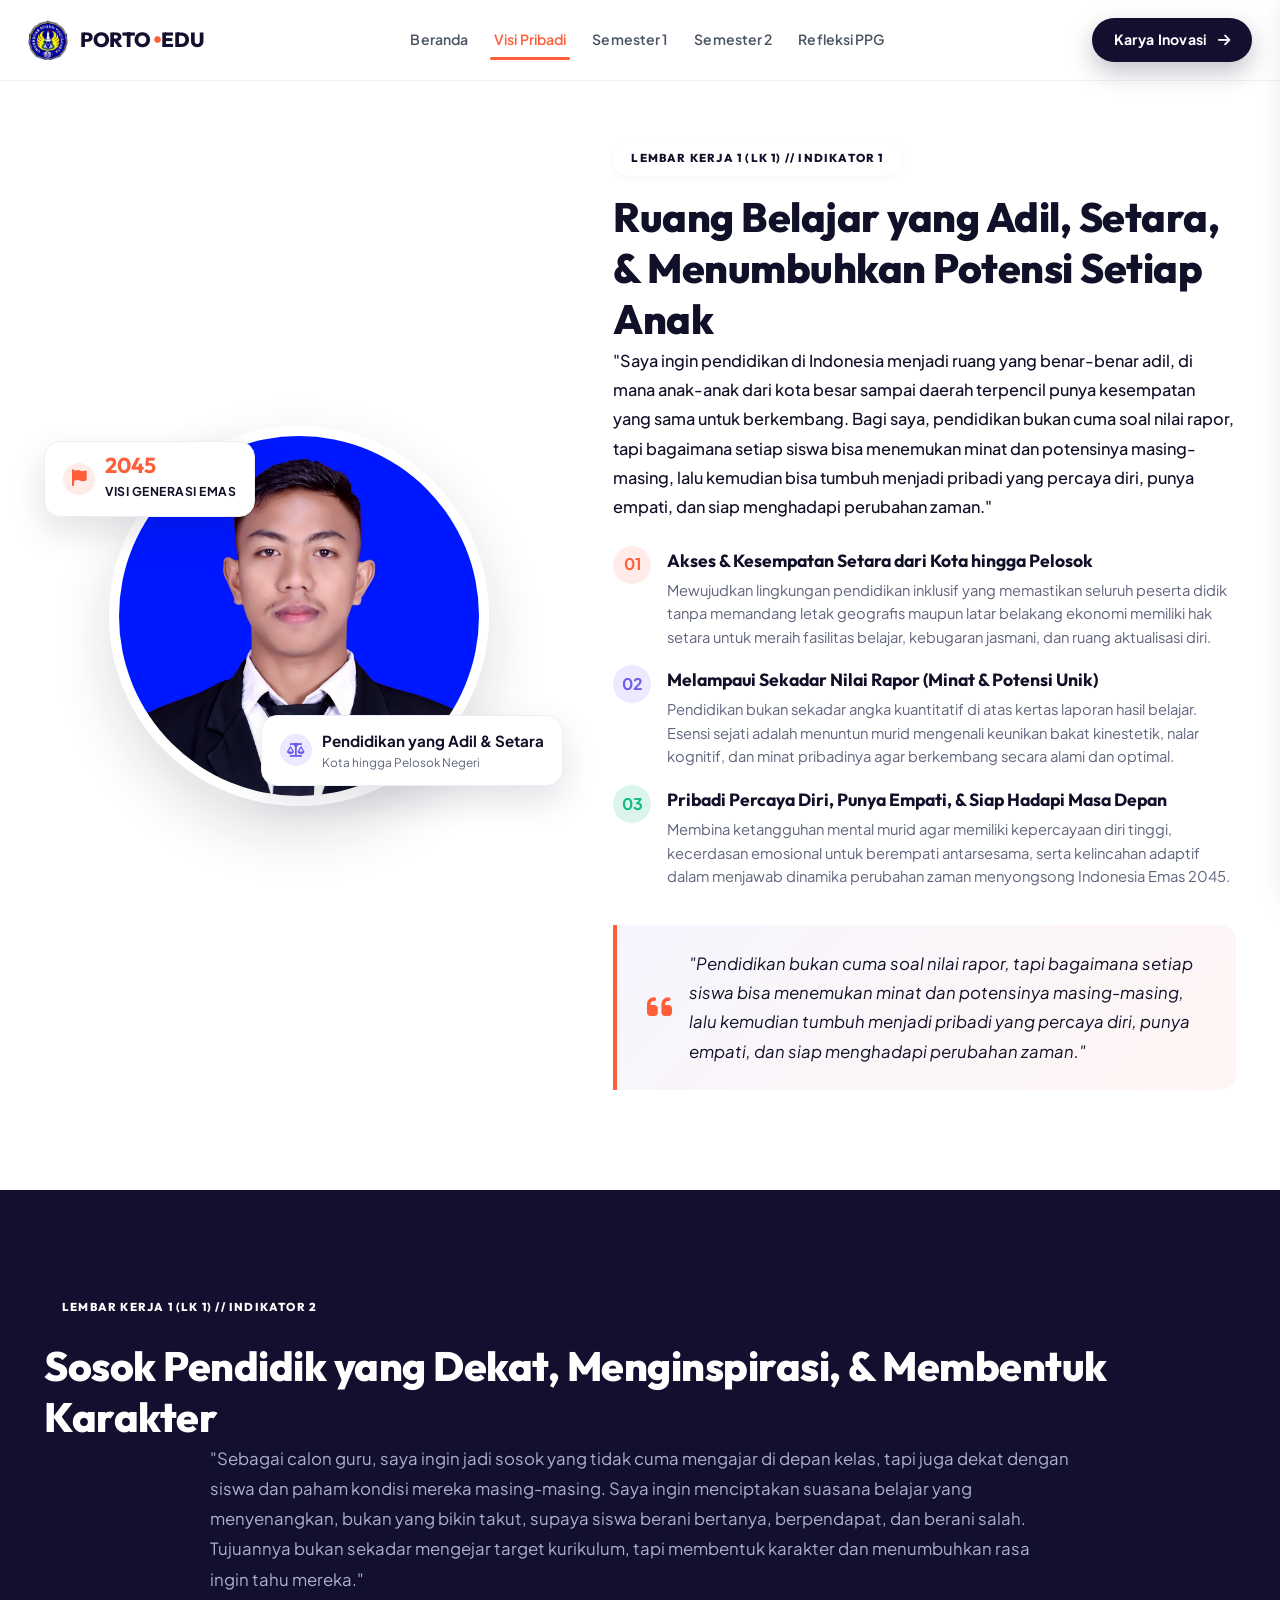
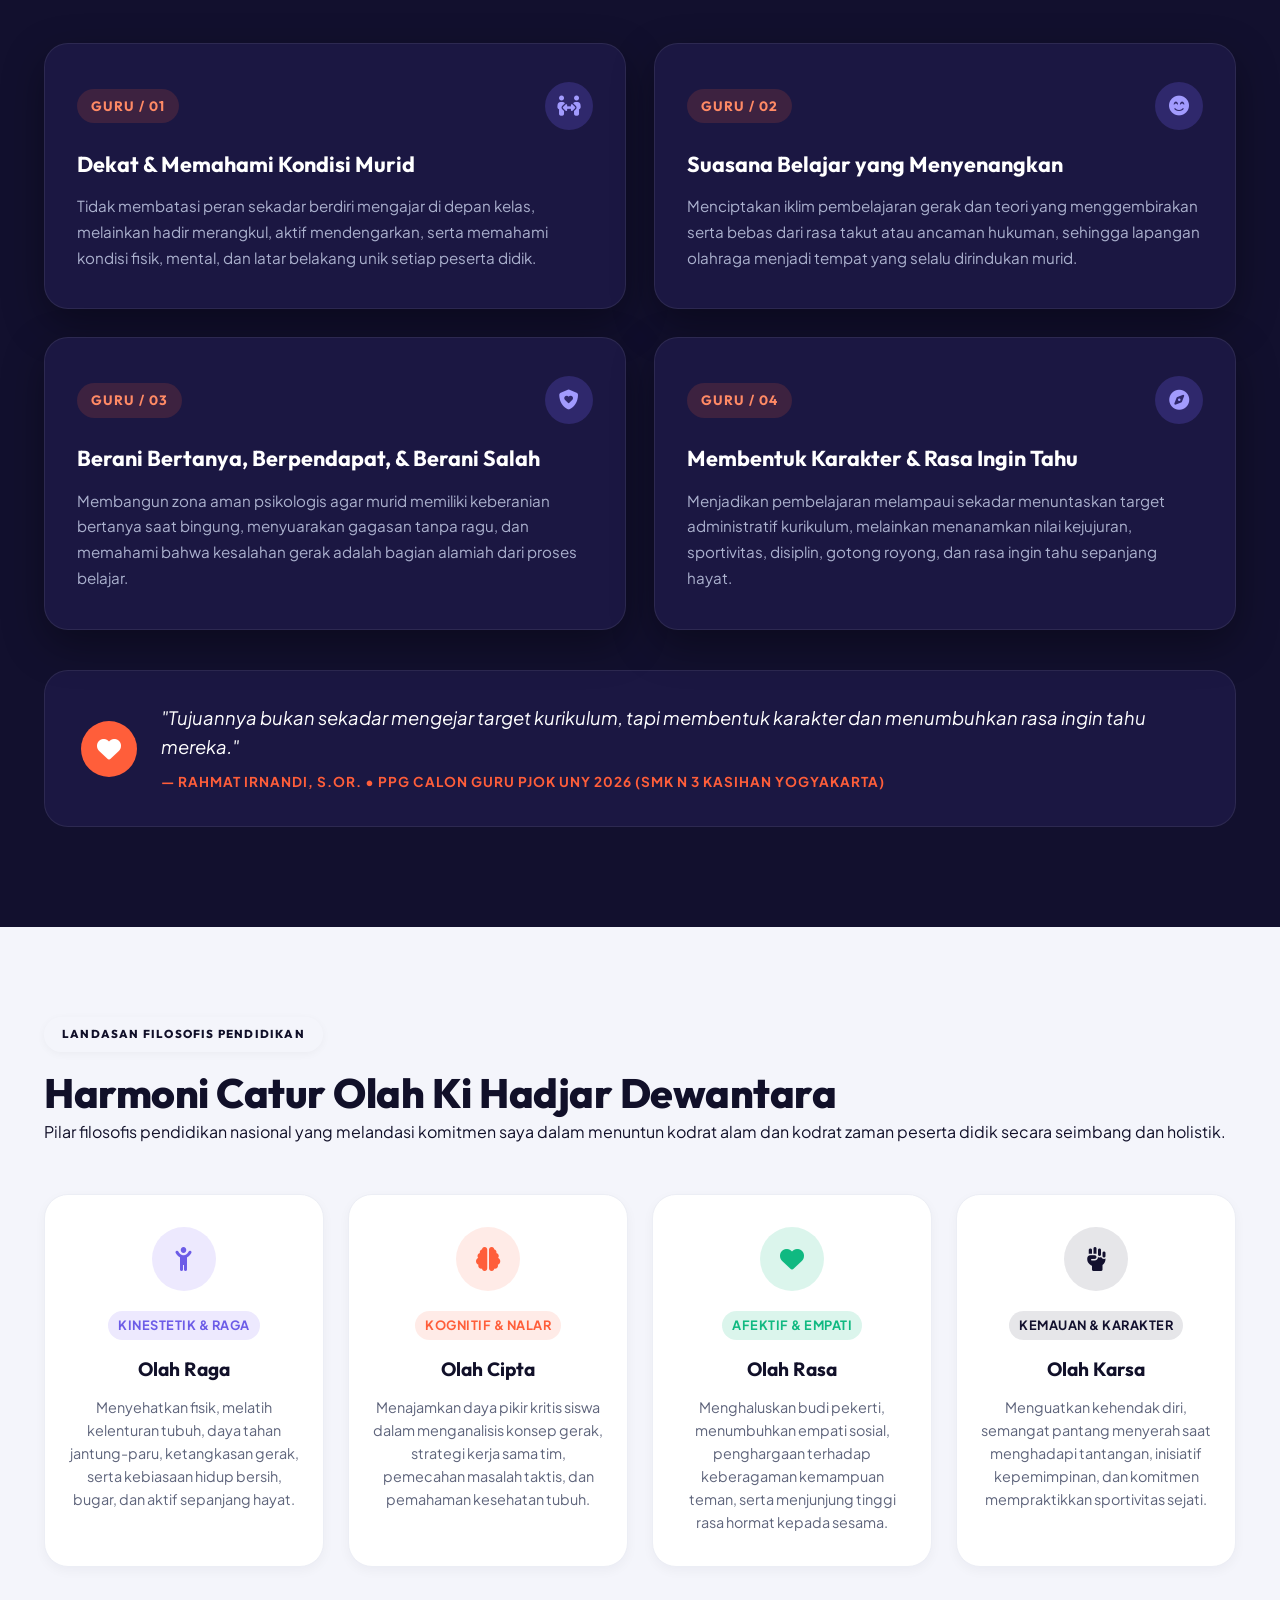
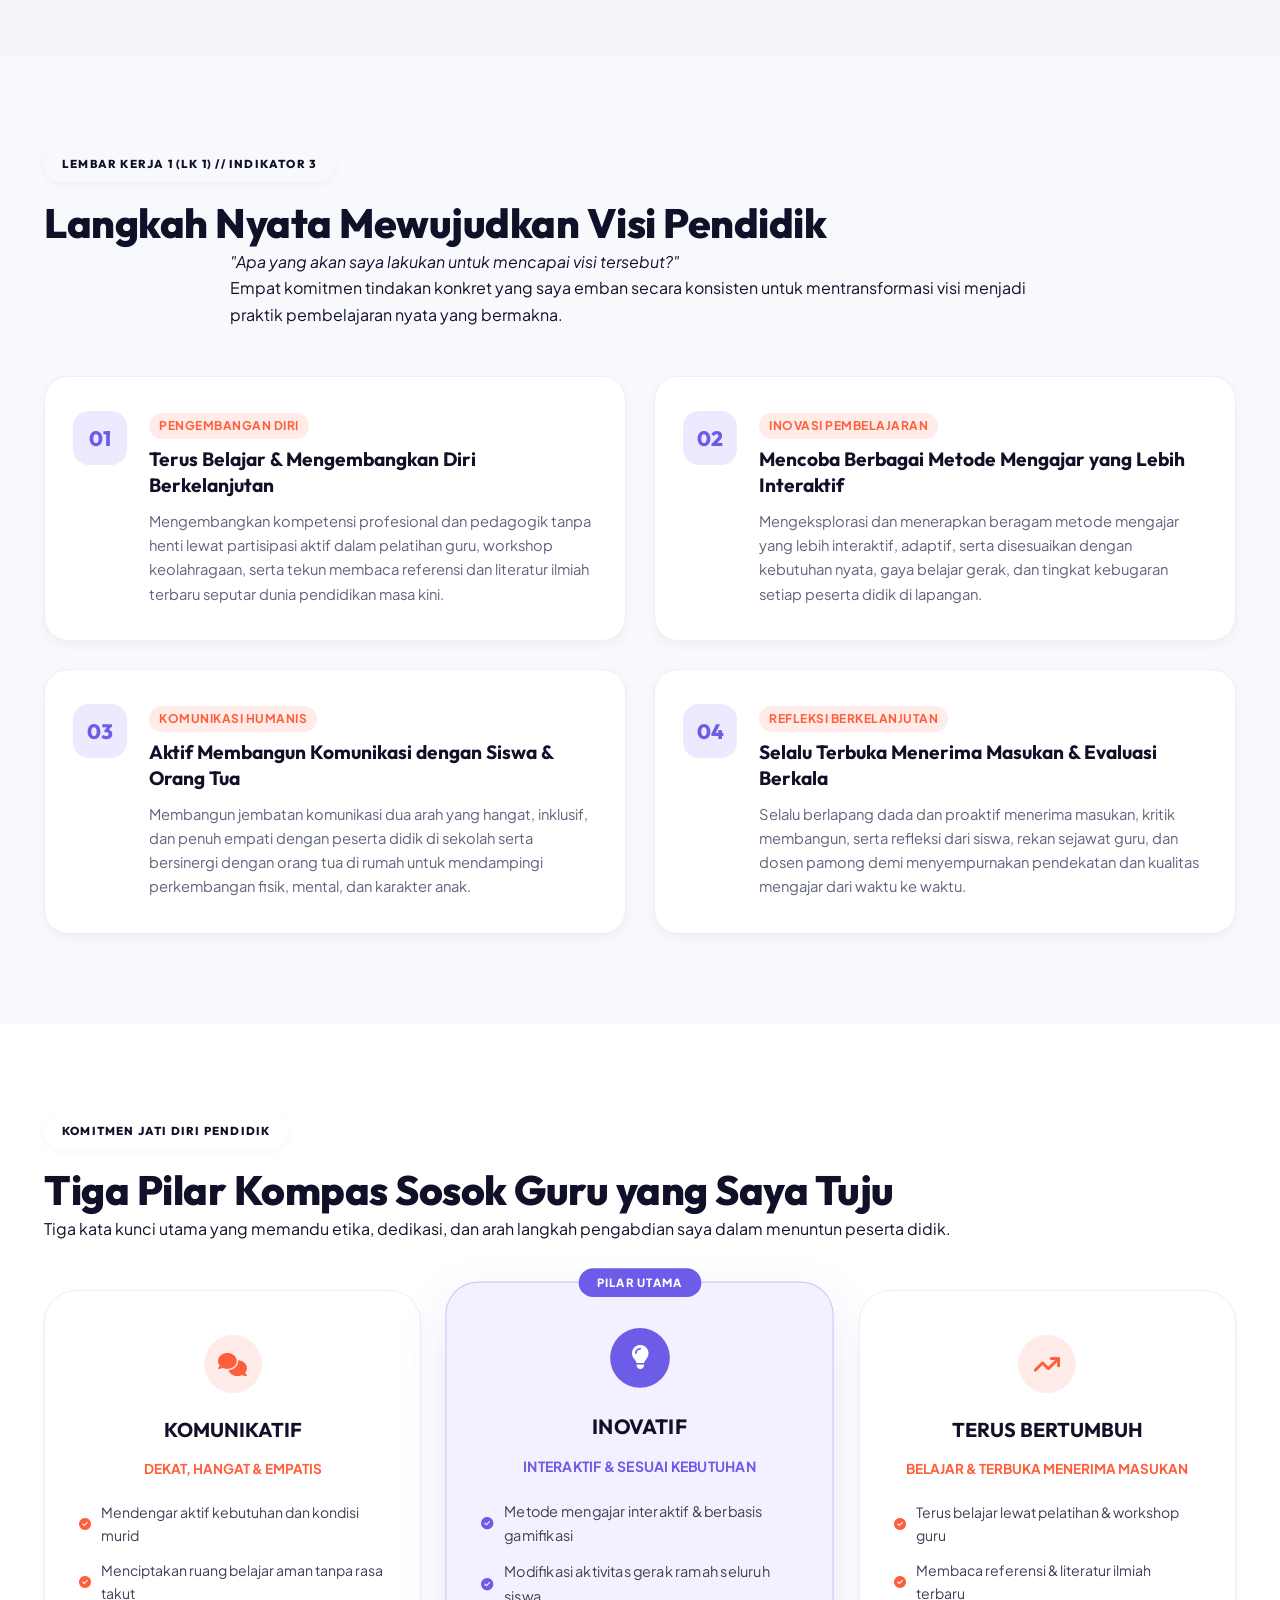
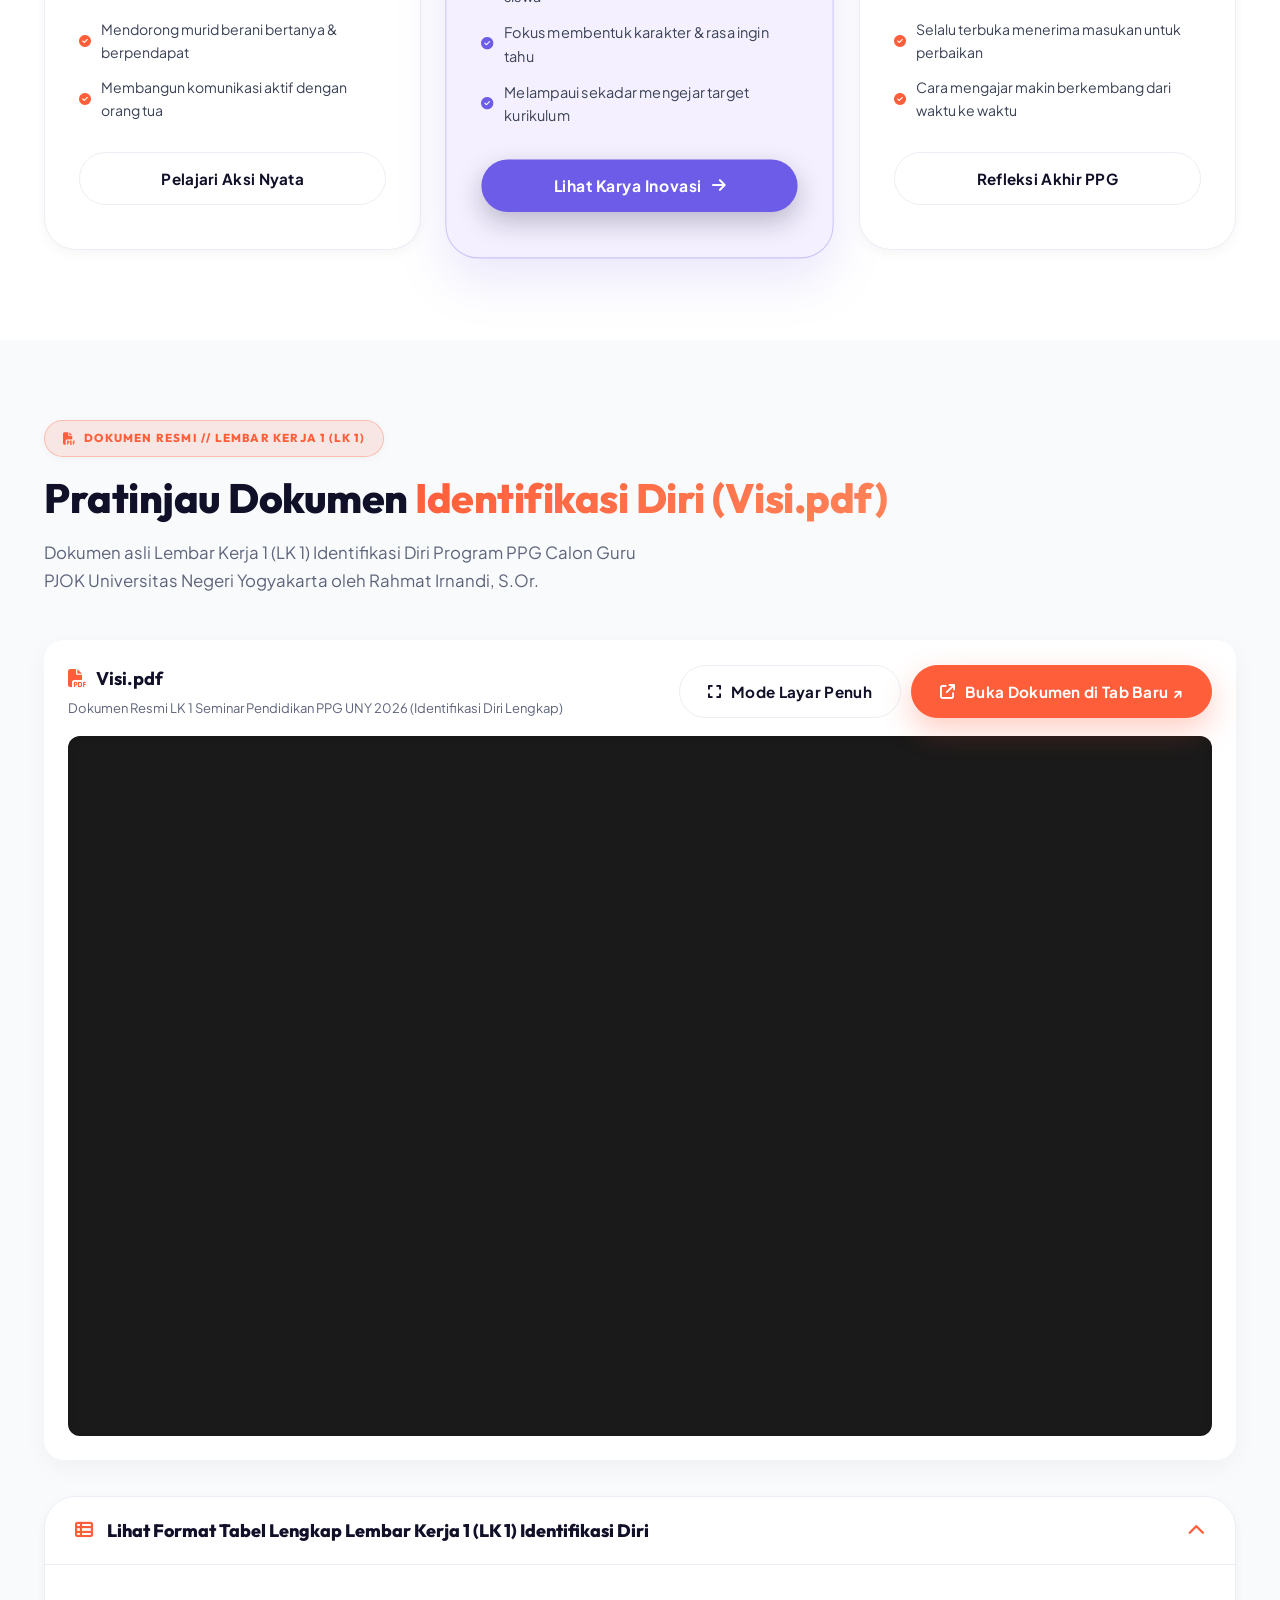
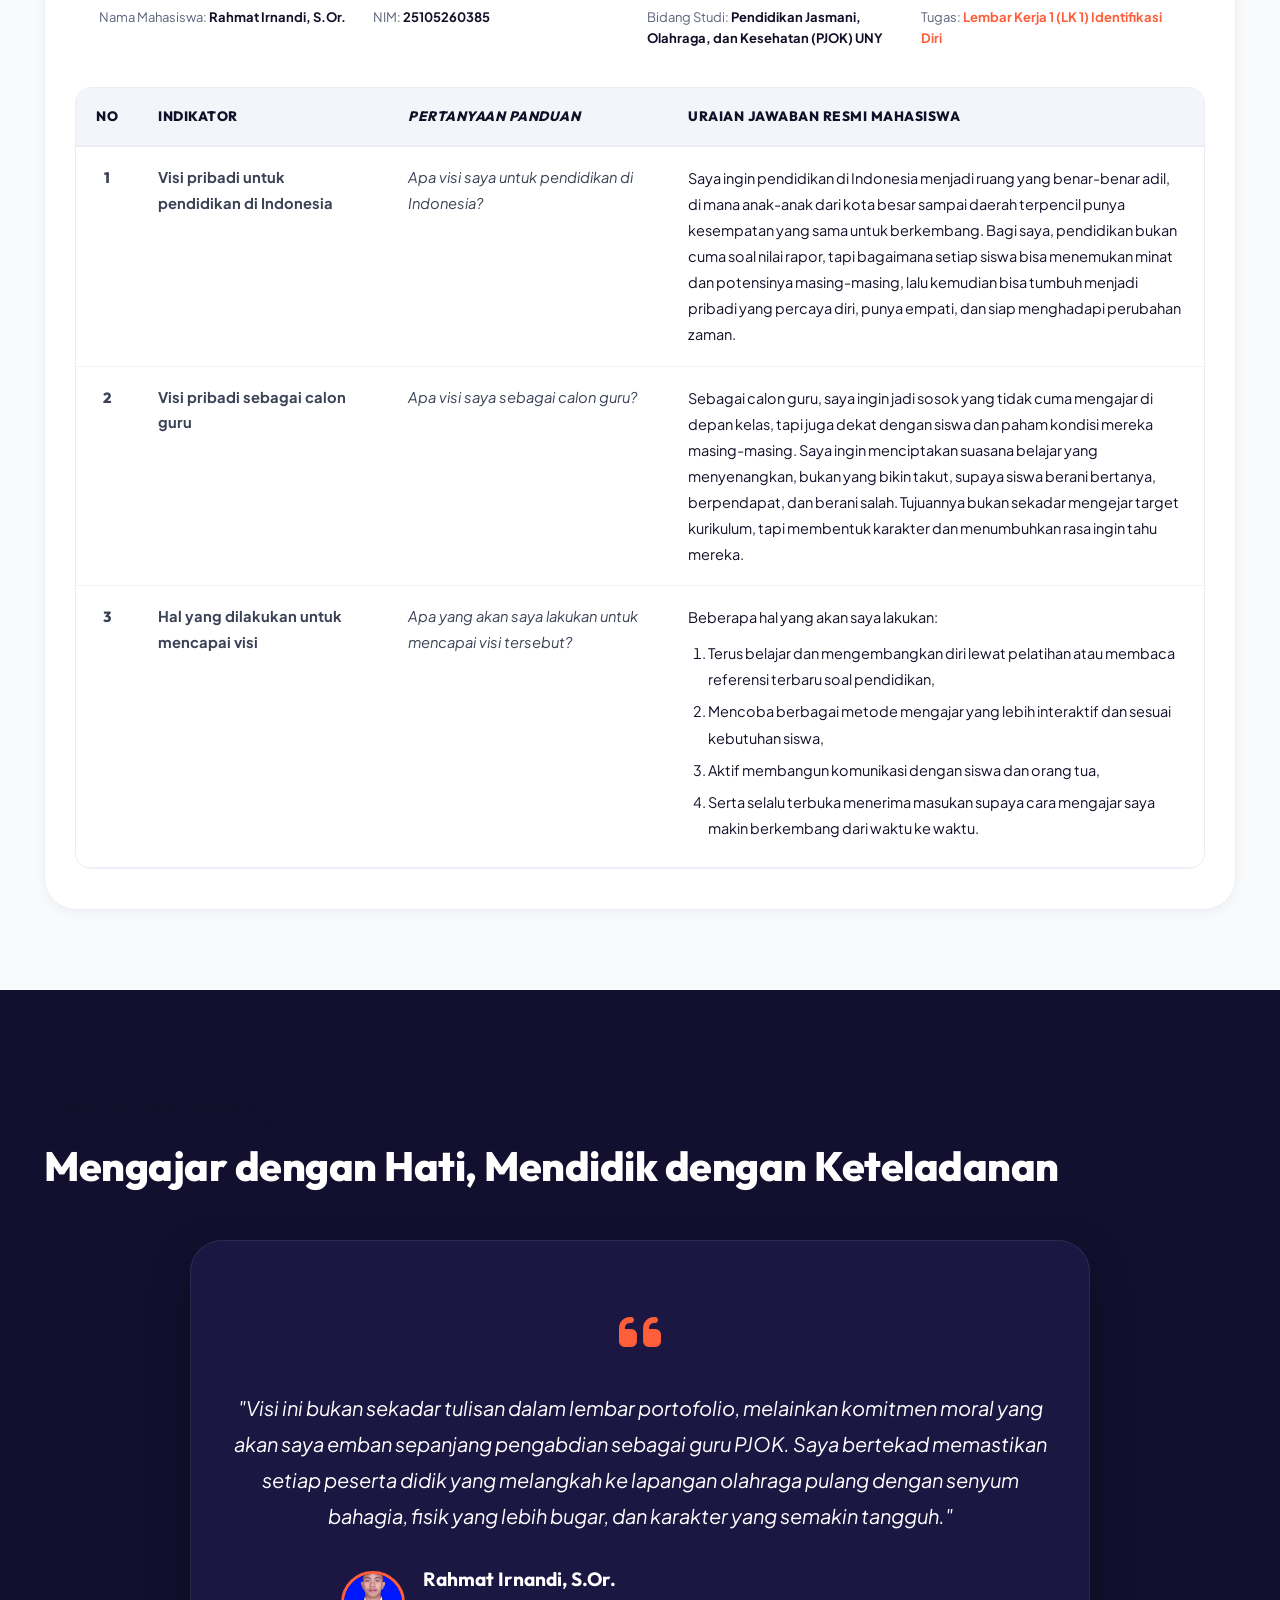
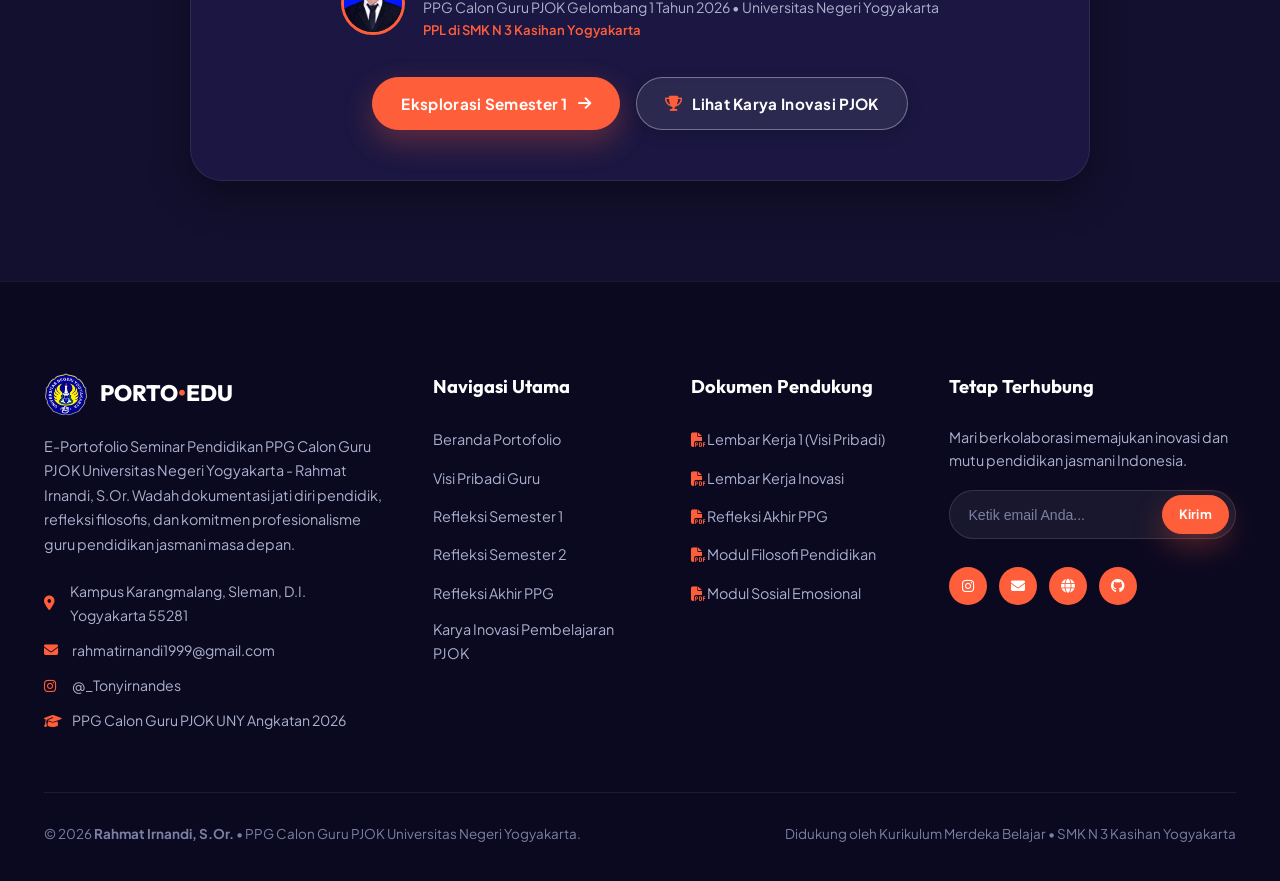
==== commit fa8e5231: "Update1" ====
--- a/identitas.html
+++ b/identitas.html
@@ -3,11 +3,22 @@
   <head>
     <meta charset="UTF-8" />
     <meta name="viewport" content="width=device-width, initial-scale=1.0" />
-    <title>Visi Pribadi &amp; Jati Diri Guru PJOK | Rahmat Irnandi, S.Or.</title>
-    <meta name="description" content="Visi pribadi, filosofi pendidikan Ki Hadjar Dewantara, visi untuk pendidikan jasmani Indonesia Emas 2045, serta komitmen konkret Rahmat Irnandi, S.Or. sebagai guru PJOK di SMK N 3 Kasihan Yogyakarta." />
+    <title>Visi Pribadi &amp; Jati Diri Guru PJOK | LK 1 Identifikasi Diri - Rahmat Irnandi, S.Or.</title>
+    <meta
+      name="description"
+      content="Lembar Kerja 1 (LK 1) Identifikasi Diri: Visi pribadi untuk pendidikan di Indonesia, visi pribadi sebagai calon guru, dan langkah nyata mencapainya - Rahmat Irnandi, S.Or. PPG Calon Guru PJOK UNY 2026."
+    />
 
     <!-- Favicon -->
     <link rel="shortcut icon" href="images/Logo Uny outlitne.png" type="image/x-icon" />
+
+    <!-- Google Fonts: Plus Jakarta Sans & Outfit -->
+    <link rel="preconnect" href="https://fonts.googleapis.com" />
+    <link rel="preconnect" href="https://fonts.gstatic.com" crossorigin />
+    <link
+      href="https://fonts.googleapis.com/css2?family=Outfit:wght@400;500;600;700;800;900&family=Plus+Jakarta+Sans:ital,wght@0,300;0,400;0,500;0,600;0,700;0,800;1,400&display=swap"
+      rel="stylesheet"
+    />
 
     <!-- Font Awesome Icons -->
     <link rel="stylesheet" href="https://cdnjs.cloudflare.com/ajax/libs/font-awesome/6.5.1/css/all.min.css" />
@@ -26,7 +37,7 @@
         <!-- Brand Logo -->
         <a href="index.html" class="nav-brand" aria-label="Beranda Portofolio">
           <img src="images/logo_uny.png" alt="Logo UNY" class="nav-brand-logo" />
-          <span>PORTO<span class="brand-dot">&bull;</span>EDU</span>
+          <span>PORTO<span class="brand-dot">•</span>EDU</span>
         </a>
 
         <!-- Desktop Navigation Links -->
@@ -36,19 +47,12 @@
           <a href="refleksi-sem1.html" class="nav-link">Semester 1</a>
           <a href="refleksi-sem2.html" class="nav-link">Semester 2</a>
           <a href="refleksi-ppg.html" class="nav-link">Refleksi PPG</a>
-          <a href="karya.html" class="nav-link">Karya Inovasi</a>
         </nav>
 
         <!-- Right CTA / Contact Info -->
         <div class="nav-cta">
-          <a href="https://wa.me/6281200000000" target="_blank" class="nav-contact-pill" aria-label="Kontak WhatsApp">
-            <div class="icon-bubble">
-              <i class="fa-solid fa-phone"></i>
-            </div>
-            <span>(0274) UNY-PPG</span>
-          </a>
-          <a href="#komitmen" class="btn btn-primary-dark">
-            <span>Profil Guru</span>
+          <a href="karya.html" class="btn btn-primary-dark">
+            <span>Karya Inovasi</span>
             <i class="fa-solid fa-arrow-right"></i>
           </a>
           <button class="mobile-menu-btn" id="mobileMenuBtn" aria-label="Buka Menu Navigasi">
@@ -66,22 +70,21 @@
       <div class="mobile-drawer-header">
         <div class="nav-brand">
           <img src="images/logo_uny.png" alt="Logo UNY" style="height: 36px" />
-          <span>PORTO<span class="brand-dot">&bull;</span>EDU</span>
+          <span>PORTO<span class="brand-dot">•</span>EDU</span>
         </div>
         <button class="mobile-close-btn" id="mobileCloseBtn" aria-label="Tutup Menu">
           <i class="fa-solid fa-xmark"></i>
         </button>
       </div>
       <div class="mobile-drawer-links">
-        <a href="index.html" class="mobile-link">Beranda</a>
-        <a href="identitas.html" class="mobile-link active">Visi Pribadi</a>
-        <a href="refleksi-sem1.html" class="mobile-link">Semester 1</a>
-        <a href="refleksi-sem2.html" class="mobile-link">Semester 2</a>
-        <a href="refleksi-ppg.html" class="mobile-link">Refleksi PPG</a>
-        <a href="karya.html" class="mobile-link">Karya Inovasi</a>
+        <a href="index.html" class="mobile-drawer-link">Beranda <i class="fa-solid fa-chevron-right"></i></a>
+        <a href="identitas.html" class="mobile-drawer-link active">Visi Pribadi Guru <i class="fa-solid fa-chevron-right"></i></a>
+        <a href="refleksi-sem1.html" class="mobile-drawer-link">Semester 1 <i class="fa-solid fa-chevron-right"></i></a>
+        <a href="refleksi-sem2.html" class="mobile-drawer-link">Semester 2 <i class="fa-solid fa-chevron-right"></i></a>
+        <a href="refleksi-ppg.html" class="mobile-drawer-link">Refleksi PPG <i class="fa-solid fa-chevron-right"></i></a>
       </div>
       <div class="mobile-drawer-footer">
-        <a href="mailto:rahmatirnandi@gmail.com" class="btn btn-orange" style="width: 100%; justify-content: center">
+        <a href="mailto:rahmatirnandi1999@gmail.com" class="btn btn-orange" style="width: 100%; justify-content: center">
           <i class="fa-solid fa-envelope"></i>
           <span>Hubungi Pengembang</span>
         </a>
@@ -89,11 +92,11 @@
     </div>
 
     <main>
-      <!-- ==================== 1. VISI UNTUK PENDIDIKAN INDONESIA (LIGHT) ==================== -->
+      <!-- ==================== 1. VISI PRIBADI UNTUK PENDIDIKAN DI INDONESIA (INDIKATOR 1) ==================== -->
       <section class="section-about" id="visi" style="padding-top: 60px">
         <div class="container">
           <div class="about-grid">
-            <!-- Left: Visual Frame with Teacher Portrait -->
+            <!-- Left: Visual Stage with Teacher Portrait -->
             <div class="about-visual-stage reveal-init">
               <div class="about-photo-frame">
                 <img src="images/PAS_foto_ppg.jpeg" alt="Rahmat Irnandi, S.Or. - Guru PJOK" />
@@ -112,15 +115,15 @@
                 </div>
               </div>
 
-              <!-- Floating Stat Bottom-Right: Line Chart / Quality Badge -->
+              <!-- Floating Stat Bottom-Right: Equality Badge -->
               <div class="about-stat-floating about-chart-card">
                 <div class="stat-check-badge">
                   <div class="check-circle" style="background: var(--accent-purple-light); color: var(--accent-purple)">
-                    <i class="fa-solid fa-heart-pulse"></i>
+                    <i class="fa-solid fa-scale-balanced"></i>
                   </div>
                   <div>
-                    <strong style="font-size: 0.95rem; color: var(--text-dark)">Generasi Bugar &amp; Tangguh</strong>
-                    <small>Pendidikan Jasmani Nasional</small>
+                    <strong style="font-size: 0.95rem; color: var(--text-dark)">Pendidikan yang Adil &amp; Setara</strong>
+                    <small>Kota hingga Pelosok Negeri</small>
                   </div>
                 </div>
               </div>
@@ -128,14 +131,14 @@
 
             <!-- Right: Content & Strategic Vision -->
             <div class="about-content">
-              <span class="badge-pill">01 // VISI PENDIDIKAN INDONESIA</span>
+              <span class="badge-pill">LEMBAR KERJA 1 (LK 1) // INDIKATOR 1</span>
 
               <h2 class="section-title">
-                Membangun Generasi Emas yang Sehat Raga &amp; Tangguh Karakter
+                Ruang Belajar yang Adil, Setara, &amp; Menumbuhkan Potensi Setiap Anak
               </h2>
 
-              <p class="section-desc">
-                Pendidikan jasmani bukan semata-mata tentang mengejar skor fisik atau piala kompetisi, melainkan wahana holistik pembentukan manusia Indonesia seutuhnya: berbadan sehat, berpikiran jernih, berhati mulia, dan berdaya juang tinggi.
+              <p class="section-desc" style="font-size: 1.02rem; line-height: 1.8; color: var(--text-dark); font-weight: 500">
+                "Saya ingin pendidikan di Indonesia menjadi ruang yang benar-benar adil, di mana anak-anak dari kota besar sampai daerah terpencil punya kesempatan yang sama untuk berkembang. Bagi saya, pendidikan bukan cuma soal nilai rapor, tapi bagaimana setiap siswa bisa menemukan minat dan potensinya masing-masing, lalu kemudian bisa tumbuh menjadi pribadi yang percaya diri, punya empati, dan siap menghadapi perubahan zaman."
               </p>
 
               <!-- Vision Points Grid -->
@@ -146,10 +149,10 @@
                   </div>
                   <div>
                     <h4 style="font-family: var(--font-heading); font-size: 1.1rem; font-weight: 700; color: var(--text-dark); margin-bottom: 4px">
-                      Pendidikan Jasmani yang Memerdekakan &amp; Inklusif
+                      Akses &amp; Kesempatan Setara dari Kota hingga Pelosok
                     </h4>
                     <p style="font-size: 0.92rem; color: var(--text-dark-muted); line-height: 1.6">
-                      Membuka ruang belajar yang ramah bagi setiap anak tanpa memandang perbedaan bakat, postur fisik, maupun kecepatan belajar gerak. Semua murid berhak merasakan kegembiraan berolahraga (<em>the joy of movement</em>).
+                      Mewujudkan lingkungan pendidikan inklusif yang memastikan seluruh peserta didik tanpa memandang letak geografis maupun latar belakang ekonomi memiliki hak setara untuk meraih fasilitas belajar, kebugaran jasmani, dan ruang aktualisasi diri.
                     </p>
                   </div>
                 </div>
@@ -160,10 +163,10 @@
                   </div>
                   <div>
                     <h4 style="font-family: var(--font-heading); font-size: 1.1rem; font-weight: 700; color: var(--text-dark); margin-bottom: 4px">
-                      Integrasi Kebugaran Fisik &amp; Karakter Profil Pelajar Pancasila
+                      Melampaui Sekadar Nilai Rapor (Minat &amp; Potensi Unik)
                     </h4>
                     <p style="font-size: 0.92rem; color: var(--text-dark-muted); line-height: 1.6">
-                      Lapangan olahraga dijadikan laboratorium karakter untuk menginternalisasi nilai kejujuran (<em>fair play</em>), gotong royong dalam tim, disiplin diri, empati antarsesama, dan ketangguhan mental saat menghadapi kekalahan.
+                      Pendidikan bukan sekadar angka kuantitatif di atas kertas laporan hasil belajar. Esensi sejati adalah menuntun murid mengenali keunikan bakat kinestetik, nalar kognitif, dan minat pribadinya agar berkembang secara alami dan optimal.
                     </p>
                   </div>
                 </div>
@@ -174,10 +177,10 @@
                   </div>
                   <div>
                     <h4 style="font-family: var(--font-heading); font-size: 1.1rem; font-weight: 700; color: var(--text-dark); margin-bottom: 4px">
-                      Menopang Ketahanan Vokasi di SMK N 3 Kasihan Yogyakarta
+                      Pribadi Percaya Diri, Punya Empati, &amp; Siap Hadapi Masa Depan
                     </h4>
                     <p style="font-size: 0.92rem; color: var(--text-dark-muted); line-height: 1.6">
-                      Khusus bagi siswa kejuruan seni dan budaya (SMKI), kebugaran fisik dan kesadaran kinestetik menjadi pondasi penting untuk mendukung stamina saat menari, bermusik, dan berkarya kreatif tanpa kelelahan berlebih.
+                      Membina ketangguhan mental murid agar memiliki kepercayaan diri tinggi, kecerdasan emosional untuk berempati antarsesama, serta kelincahan adaptif dalam menjawab dinamika perubahan zaman menyongsong Indonesia Emas 2045.
                     </p>
                   </div>
                 </div>
@@ -187,7 +190,7 @@
               <div class="quote-strip-mediapro">
                 <i class="fa-solid fa-quote-left"></i>
                 <div>
-                  "Pendidikan yang berkualitas adalah pendidikan yang membuka ruang bagi setiap murid untuk tumbuh secara utuh &mdash; fisik yang bugar, nalar yang kritis, hati yang bersih, dan semangat yang pantang menyerah."
+                  "Pendidikan bukan cuma soal nilai rapor, tapi bagaimana setiap siswa bisa menemukan minat dan potensinya masing-masing, lalu kemudian tumbuh menjadi pribadi yang percaya diri, punya empati, dan siap menghadapi perubahan zaman."
                 </div>
               </div>
             </div>
@@ -195,17 +198,17 @@
         </div>
       </section>
 
-      <!-- ==================== 2. VISI SAYA SEBAGAI GURU (DARK THEME) ==================== -->
+      <!-- ==================== 2. VISI PRIBADI SEBAGAI CALON GURU (INDIKATOR 2 - DARK THEME) ==================== -->
       <section class="services-section-dark" id="guru" style="background: var(--bg-dark); padding: 100px 0">
         <div class="container">
           <!-- Section Heading -->
           <div class="section-head text-center">
-            <span class="badge-pill dark-pill">02 // JATI DIRI GURU</span>
+            <span class="badge-pill dark-pill">LEMBAR KERJA 1 (LK 1) // INDIKATOR 2</span>
             <h2 class="section-title text-white">
-              Sosok Pendidik PJOK Abad ke-21 yang Dicita-citakan
+              Sosok Pendidik yang Dekat, Menginspirasi, &amp; Membentuk Karakter
             </h2>
-            <p class="section-desc text-white-muted">
-              Refleksi peran saya sebagai guru yang melampaui sekadar instruktur latihan fisik; menjadi fasilitator, teladan, dan inspirator hidup sehat bermakna bagi peserta didik.
+            <p class="section-desc text-white-muted" style="max-width: 860px; margin: 0 auto; font-size: 1.05rem; line-height: 1.8">
+              "Sebagai calon guru, saya ingin jadi sosok yang tidak cuma mengajar di depan kelas, tapi juga dekat dengan siswa dan paham kondisi mereka masing-masing. Saya ingin menciptakan suasana belajar yang menyenangkan, bukan yang bikin takut, supaya siswa berani bertanya, berpendapat, dan berani salah. Tujuannya bukan sekadar mengejar target kurikulum, tapi membentuk karakter dan menumbuhkan rasa ingin tahu mereka."
             </p>
           </div>
 
@@ -216,12 +219,12 @@
               <div class="vision-card-header">
                 <span class="vision-card-num">GURU / 01</span>
                 <div class="vision-card-icon">
-                  <i class="fa-solid fa-comments"></i>
-                </div>
-              </div>
-              <h3>Guru yang Komunikatif &amp; Empatis</h3>
+                  <i class="fa-solid fa-people-arrows"></i>
+                </div>
+              </div>
+              <h3>Dekat &amp; Memahami Kondisi Murid</h3>
               <p>
-                Membangun jembatan komunikasi dua arah yang hangat dan terbuka. Mendengarkan keresahan siswa, memberikan arahan gerak yang mudah dicerna, serta menciptakan zona aman psikologis agar murid tidak takut mencoba maupun gagal di lapangan.
+                Tidak membatasi peran sekadar berdiri mengajar di depan kelas, melainkan hadir merangkul, aktif mendengarkan, serta memahami kondisi fisik, mental, dan latar belakang unik setiap peserta didik.
               </p>
             </article>
 
@@ -230,12 +233,12 @@
               <div class="vision-card-header">
                 <span class="vision-card-num">GURU / 02</span>
                 <div class="vision-card-icon">
-                  <i class="fa-solid fa-wand-magic-sparkles"></i>
-                </div>
-              </div>
-              <h3>Guru yang Inovatif &amp; Adaptif</h3>
+                  <i class="fa-solid fa-face-smile-beam"></i>
+                </div>
+              </div>
+              <h3>Suasana Belajar yang Menyenangkan</h3>
               <p>
-                Menghadirkan pembelajaran keolahragaan modern dengan model <em>Teaching Games for Understanding (TGfU)</em> dan <em>Sport Education Model (SEM)</em>, dipadukan pemanfaatan video rekaman gerak untuk evaluasi teknik secara visual dan interaktif.
+                Menciptakan iklim pembelajaran gerak dan teori yang menggembirakan serta bebas dari rasa takut atau ancaman hukuman, sehingga lapangan olahraga menjadi tempat yang selalu dirindukan murid.
               </p>
             </article>
 
@@ -244,12 +247,12 @@
               <div class="vision-card-header">
                 <span class="vision-card-num">GURU / 03</span>
                 <div class="vision-card-icon">
-                  <i class="fa-solid fa-hands-holding-child"></i>
-                </div>
-              </div>
-              <h3>Guru yang Humanis &amp; Inklusif</h3>
+                  <i class="fa-solid fa-shield-heart"></i>
+                </div>
+              </div>
+              <h3>Berani Bertanya, Berpendapat, &amp; Berani Salah</h3>
               <p>
-                Menerapkan pembelajaran berdiferensiasi pada materi gerak dan permainan. Menghargai perbedaan kapasitas fisik setiap anak sehingga tidak ada murid yang merasa terpinggirkan hanya karena belum mahir dalam suatu cabang olahraga.
+                Membangun zona aman psikologis agar murid memiliki keberanian bertanya saat bingung, menyuarakan gagasan tanpa ragu, dan memahami bahwa kesalahan gerak adalah bagian alamiah dari proses belajar.
               </p>
             </article>
 
@@ -258,12 +261,12 @@
               <div class="vision-card-header">
                 <span class="vision-card-num">GURU / 04</span>
                 <div class="vision-card-icon">
-                  <i class="fa-solid fa-person-running"></i>
-                </div>
-              </div>
-              <h3>Teladan Hidup Aktif &amp; Sehat</h3>
+                  <i class="fa-solid fa-compass"></i>
+                </div>
+              </div>
+              <h3>Membentuk Karakter &amp; Rasa Ingin Tahu</h3>
               <p>
-                Menjadi contoh nyata (<em>role model</em>) dalam mempraktikkan kebiasaan hidup sehat, ketahanan mental, etika <em>fair play</em>, serta integritas moral yang konsisten baik saat mengajar di lapangan maupun dalam interaksi sosial sehari-hari.
+                Menjadikan pembelajaran melampaui sekadar menuntaskan target administratif kurikulum, melainkan menanamkan nilai kejujuran, sportivitas, disiplin, gotong royong, dan rasa ingin tahu sepanjang hayat.
               </p>
             </article>
           </div>
@@ -274,28 +277,28 @@
               <i class="fa-solid fa-heart"></i>
             </div>
             <div>
-              <p style="color: #ffffff; font-size: 1.1rem; font-style: italic; margin-bottom: 6px; line-height: 1.6">
-                "Saya ingin memosisikan diri sebagai orang tua kedua yang memberikan rasa aman, sahabat yang mendengarkan, serta pendidik yang menuntun murid menemukan potensi jasmani dan ketangguhan karakternya."
+              <p style="color: #ffffff; font-size: 1.15rem; font-style: italic; margin-bottom: 6px; line-height: 1.6">
+                "Tujuannya bukan sekadar mengejar target kurikulum, tapi membentuk karakter dan menumbuhkan rasa ingin tahu mereka."
               </p>
               <span style="font-size: 0.85rem; color: var(--accent-orange); font-weight: 700; text-transform: uppercase; letter-spacing: 1px">
-                &mdash; Rahmat Irnandi, S.Or. &bull; Guru PJOK SMK N 3 Kasihan Yogyakarta
+                — Rahmat Irnandi, S.Or. • PPG Calon Guru PJOK UNY 2026 (SMK N 3 Kasihan Yogyakarta)
               </span>
             </div>
           </div>
         </div>
       </section>
 
-      <!-- ==================== 6. FILOSOFI KI HADJAR DEWANTARA (LIGHT) ==================== -->
+      <!-- ==================== 3. FILOSOFI KI HADJAR DEWANTARA (LIGHT) ==================== -->
       <section class="about-section" id="filosofi" style="background: var(--bg-light-soft); padding: 90px 0">
         <div class="container">
           <!-- Section Heading -->
           <div class="section-head text-center">
-            <span class="badge-pill">LANDASAN FILOSOFIS</span>
+            <span class="badge-pill">LANDASAN FILOSOFIS PENDIDIKAN</span>
             <h2 class="section-title">
               Harmoni Catur Olah Ki Hadjar Dewantara
             </h2>
             <p class="section-desc">
-              Pilar filosofis pendidikan nasional yang melandasi perancangan modul ajar, interaksi lapangan, dan asesmen pembelajaran PJOK yang berpihak pada murid.
+              Pilar filosofis pendidikan nasional yang melandasi komitmen saya dalam menuntun kodrat alam dan kodrat zaman peserta didik secara seimbang dan holistik.
             </p>
           </div>
 
@@ -309,7 +312,7 @@
               <span class="khd-subtitle" style="background: var(--accent-purple-light); color: var(--accent-purple)">Kinestetik &amp; Raga</span>
               <h4>Olah Raga</h4>
               <p>
-                Menyehatkan fisik, melatih kelenturan tubuh, daya tahan jantung-paru, ketangkasan gerak, serta kebiasaan hidup bersih dan aktif.
+                Menyehatkan fisik, melatih kelenturan tubuh, daya tahan jantung-paru, ketangkasan gerak, serta kebiasaan hidup bersih, bugar, dan aktif sepanjang hayat.
               </p>
             </div>
 
@@ -321,7 +324,7 @@
               <span class="khd-subtitle" style="background: var(--accent-orange-light); color: var(--accent-orange)">Kognitif &amp; Nalar</span>
               <h4>Olah Cipta</h4>
               <p>
-                Menajamkan nalar kritis dalam menganalisis biomekanika gerak, taktik permainan kelompok, dan strategi menjaga kebugaran mandiri.
+                Menajamkan daya pikir kritis siswa dalam menganalisis konsep gerak, strategi kerja sama tim, pemecahan masalah taktis, dan pemahaman kesehatan tubuh.
               </p>
             </div>
 
@@ -330,10 +333,10 @@
               <div class="khd-icon-circle" style="background: rgba(16, 185, 129, 0.15); color: var(--accent-green)">
                 <i class="fa-solid fa-heart"></i>
               </div>
-              <span class="khd-subtitle" style="background: rgba(16, 185, 129, 0.15); color: var(--accent-green)">Afektif &amp; Estetika</span>
+              <span class="khd-subtitle" style="background: rgba(16, 185, 129, 0.15); color: var(--accent-green)">Afektif &amp; Empati</span>
               <h4>Olah Rasa</h4>
               <p>
-                Menghaluskan budi pekerti, menumbuhkan empati, kepekaan ritme gerak, penghargaan antarteman, serta respek terhadap lawan bermain.
+                Menghaluskan budi pekerti, menumbuhkan empati sosial, penghargaan terhadap keberagaman kemampuan teman, serta menjunjung tinggi rasa hormat kepada sesama.
               </p>
             </div>
 
@@ -345,24 +348,25 @@
               <span class="khd-subtitle" style="background: rgba(18, 16, 46, 0.1); color: var(--bg-dark)">Kemauan &amp; Karakter</span>
               <h4>Olah Karsa</h4>
               <p>
-                Menguatkan kehendak, daya juang pantang menyerah (<em>grit</em>), inisiatif kepemimpinan, dan komitmen menjunjung tinggi nilai sportivitas.
+                Menguatkan kehendak diri, semangat pantang menyerah saat menghadapi tantangan, inisiatif kepemimpinan, dan komitmen mempraktikkan sportivitas sejati.
               </p>
             </div>
           </div>
         </div>
       </section>
 
-      <!-- ==================== 7. RENCANA AKSI NYATA (LIGHT) ==================== -->
+      <!-- ==================== 4. HAL YANG DILAKUKAN UNTUK MENCAPAI VISI (INDIKATOR 3) ==================== -->
       <section class="about-section" id="aksi" style="padding: 90px 0">
         <div class="container">
           <!-- Section Heading -->
           <div class="section-head text-center">
-            <span class="badge-pill">03 // RENCANA AKSI STRATEGIS</span>
+            <span class="badge-pill">LEMBAR KERJA 1 (LK 1) // INDIKATOR 3</span>
             <h2 class="section-title">
-              Dari Visi Menuju Tindakan Nyata di Lapangan
+              Langkah Nyata Mewujudkan Visi Pendidik
             </h2>
-            <p class="section-desc">
-              Visi memerlukan eksekusi terukur. Berikut 4 langkah strategis yang telah saya rintis selama masa PPL di SMK N 3 Kasihan dan akan saya kembangkan secara berkelanjutan.
+            <p class="section-desc" style="max-width: 820px; margin: 0 auto">
+              <em>"Apa yang akan saya lakukan untuk mencapai visi tersebut?"</em><br />
+              Empat komitmen tindakan konkret yang saya emban secara konsisten untuk mentransformasi visi menjadi praktik pembelajaran nyata yang bermakna.
             </p>
           </div>
 
@@ -373,9 +377,9 @@
               <div class="action-num-badge">01</div>
               <div class="action-body">
                 <span class="action-category-tag">Pengembangan Diri</span>
-                <h4>Meningkatkan Kompetensi Pedagogik &amp; Profesional Berkelanjutan</h4>
+                <h4>Terus Belajar &amp; Mengembangkan Diri Berkelanjutan</h4>
                 <p>
-                  Mengikuti seluruh rangkaian PPG Calon Guru PJOK UNY secara maksimal, aktif dalam forum Musyawarah Guru Mata Pelajaran (MGMP), mengikuti pelatihan keolahragaan modern, serta rutin melakukan refleksi kritis melalui Penelitian Tindakan Kelas (PTK).
+                  Mengembangkan kompetensi profesional dan pedagogik tanpa henti lewat partisipasi aktif dalam pelatihan guru, workshop keolahragaan, serta tekun membaca referensi dan literatur ilmiah terbaru seputar dunia pendidikan masa kini.
                 </p>
               </div>
             </article>
@@ -385,9 +389,9 @@
               <div class="action-num-badge">02</div>
               <div class="action-body">
                 <span class="action-category-tag">Inovasi Pembelajaran</span>
-                <h4>Merancang Modul Ajar PJOK Berdiferensiasi &amp; Interaktif</h4>
+                <h4>Mencoba Berbagai Metode Mengajar yang Lebih Interaktif</h4>
                 <p>
-                  Mengintegrasikan model <em>Sport Education Model (SEM)</em> di mana murid bermain peran sebagai atlet, wasit, pencatat skor, dan reporter. Memodifikasi aturan dan sarana prasarana agar ramah bagi siswa dengan beragam latar belakang keterampilan fisik.
+                  Mengeksplorasi dan menerapkan beragam metode mengajar yang lebih interaktif, adaptif, serta disesuaikan dengan kebutuhan nyata, gaya belajar gerak, dan tingkat kebugaran setiap peserta didik di lapangan.
                 </p>
               </div>
             </article>
@@ -396,10 +400,10 @@
             <article class="action-step-card">
               <div class="action-num-badge">03</div>
               <div class="action-body">
-                <span class="action-category-tag">Interaksi Humanis</span>
-                <h4>Membangun Komunikasi Dua Arah &amp; Iklim Lapangan Ramah Anak</h4>
+                <span class="action-category-tag">Komunikasi Humanis</span>
+                <h4>Aktif Membangun Komunikasi dengan Siswa &amp; Orang Tua</h4>
                 <p>
-                  Menerapkan komunikasi yang menguatkan (<em>positive reinforcement</em>). Menciptakan ruang belajar yang bebas dari perundungan (anti-bullying), mengapresiasi setiap usaha gerak sekecil apapun, dan menumbuhkan rasa saling percaya antarmurid.
+                  Membangun jembatan komunikasi dua arah yang hangat, inklusif, dan penuh empati dengan peserta didik di sekolah serta bersinergi dengan orang tua di rumah untuk mendampingi perkembangan fisik, mental, dan karakter anak.
                 </p>
               </div>
             </article>
@@ -408,10 +412,10 @@
             <article class="action-step-card">
               <div class="action-num-badge">04</div>
               <div class="action-body">
-                <span class="action-category-tag">Budaya Sekolah Sehat</span>
-                <h4>Menggerakkan Budaya Sekolah Sehat &amp; Aktif Sepanjang Hayat</h4>
+                <span class="action-category-tag">Refleksi Berkelanjutan</span>
+                <h4>Selalu Terbuka Menerima Masukan &amp; Evaluasi Berkala</h4>
                 <p>
-                  Berkolaborasi dengan pihak sekolah dan UKS di SMK N 3 Kasihan Yogyakarta untuk menggalakkan senam peregangan berkala, festival olahraga antarkelas (<em>class meeting</em>) berbasis fair play, serta edukasi gizi seimbang untuk menunjang performa murid.
+                  Selalu berlapang dada dan proaktif menerima masukan, kritik membangun, serta refleksi dari siswa, rekan sejawat guru, dan dosen pamong demi menyempurnakan pendekatan dan kualitas mengajar dari waktu ke waktu.
                 </p>
               </div>
             </article>
@@ -419,17 +423,17 @@
         </div>
       </section>
 
-      <!-- ==================== 5. TIGA PILAR KOMITMEN JATI DIRI ==================== -->
+      <!-- ==================== 5. TIGA PILAR KOMPAS SOSOK GURU (KOMITMEN JATI DIRI) ==================== -->
       <section class="section-pricing" id="komitmen" style="background: var(--bg-white); padding: 90px 0">
         <div class="container">
           <!-- Section Heading -->
           <div class="section-head text-center">
-            <span class="badge-pill">04 // KOMITMEN JATI DIRI</span>
+            <span class="badge-pill">KOMITMEN JATI DIRI PENDIDIK</span>
             <h2 class="section-title">
               Tiga Pilar Kompas Sosok Guru yang Saya Tuju
             </h2>
             <p class="section-desc">
-              Tiga kata kunci utama yang memandu etika, dedikasi, dan komitmen pengabdian saya dalam mendidik peserta didik.
+              Tiga kata kunci utama yang memandu etika, dedikasi, dan arah langkah pengabdian saya dalam menuntun peserta didik.
             </p>
           </div>
 
@@ -442,13 +446,13 @@
               </div>
               <h3 class="tier-name">KOMUNIKATIF</h3>
               <p style="text-align: center; font-size: 0.85rem; color: var(--accent-orange); font-weight: 700; margin-bottom: 20px; text-transform: uppercase">
-                Aspek Relasional &amp; Humanis
+                Dekat, Hangat &amp; Empatis
               </p>
               <ul class="tier-features" style="border: none; padding: 0; margin-bottom: 30px">
-                <li><i class="fa-solid fa-circle-check"></i> <span>Mendengar aktif kebutuhan &amp; kendala fisik murid</span></li>
-                <li><i class="fa-solid fa-circle-check"></i> <span>Memberikan instruksi lapangan yang jelas dan menyenangkan</span></li>
-                <li><i class="fa-solid fa-circle-check"></i> <span>Membangun hubungan aman tanpa tekanan psikologis</span></li>
-                <li><i class="fa-solid fa-circle-check"></i> <span>Mendorong dialog reflektif pasca kegiatan gerak</span></li>
+                <li><i class="fa-solid fa-circle-check"></i> <span>Mendengar aktif kebutuhan dan kondisi murid</span></li>
+                <li><i class="fa-solid fa-circle-check"></i> <span>Menciptakan ruang belajar aman tanpa rasa takut</span></li>
+                <li><i class="fa-solid fa-circle-check"></i> <span>Mendorong murid berani bertanya &amp; berpendapat</span></li>
+                <li><i class="fa-solid fa-circle-check"></i> <span>Membangun komunikasi aktif dengan orang tua</span></li>
               </ul>
               <a href="#aksi" class="btn btn-outline-dark" style="width: 100%; justify-content: center">
                 <span>Pelajari Aksi Nyata</span>
@@ -463,13 +467,13 @@
               </div>
               <h3 class="tier-name">INOVATIF</h3>
               <p style="text-align: center; font-size: 0.85rem; color: var(--accent-purple); font-weight: 700; margin-bottom: 20px; text-transform: uppercase">
-                Aspek Pedagogik &amp; Teknologi
+                Interaktif &amp; Sesuai Kebutuhan
               </p>
               <ul class="tier-features" style="border: none; padding: 0; margin-bottom: 30px">
-                <li><i class="fa-solid fa-circle-check"></i> <span>Model pembelajaran Sport Education &amp; TGfU</span></li>
-                <li><i class="fa-solid fa-circle-check"></i> <span>Modifikasi alat &amp; peraturan ramah peserta didik</span></li>
-                <li><i class="fa-solid fa-circle-check"></i> <span>Integrasi teknologi rekaman video analisis gerak</span></li>
-                <li><i class="fa-solid fa-circle-check"></i> <span>Gamifikasi latihan fisik agar tidak membosankan</span></li>
+                <li><i class="fa-solid fa-circle-check"></i> <span>Metode mengajar interaktif &amp; berbasis gamifikasi</span></li>
+                <li><i class="fa-solid fa-circle-check"></i> <span>Modifikasi aktivitas gerak ramah seluruh siswa</span></li>
+                <li><i class="fa-solid fa-circle-check"></i> <span>Fokus membentuk karakter &amp; rasa ingin tahu</span></li>
+                <li><i class="fa-solid fa-circle-check"></i> <span>Melampaui sekadar mengejar target kurikulum</span></li>
               </ul>
               <a href="karya.html" class="btn btn-primary-dark" style="width: 100%; justify-content: center; background: var(--accent-purple); border-color: var(--accent-purple)">
                 <span>Lihat Karya Inovasi</span>
@@ -484,13 +488,13 @@
               </div>
               <h3 class="tier-name">TERUS BERTUMBUH</h3>
               <p style="text-align: center; font-size: 0.85rem; color: var(--accent-orange); font-weight: 700; margin-bottom: 20px; text-transform: uppercase">
-                Aspek Profesional &amp; Etika
+                Belajar &amp; Terbuka Menerima Masukan
               </p>
               <ul class="tier-features" style="border: none; padding: 0; margin-bottom: 30px">
-                <li><i class="fa-solid fa-circle-check"></i> <span>Refleksi kritis harian melalui jurnal mengajar</span></li>
-                <li><i class="fa-solid fa-circle-check"></i> <span>Aktif memperbarui literasi sains keolahragaan</span></li>
-                <li><i class="fa-solid fa-circle-check"></i> <span>Berjejaring di komunitas praktisi &amp; MGMP PJOK</span></li>
-                <li><i class="fa-solid fa-circle-check"></i> <span>Menjaga keteladanan integritas sepanjang karier</span></li>
+                <li><i class="fa-solid fa-circle-check"></i> <span>Terus belajar lewat pelatihan &amp; workshop guru</span></li>
+                <li><i class="fa-solid fa-circle-check"></i> <span>Membaca referensi &amp; literatur ilmiah terbaru</span></li>
+                <li><i class="fa-solid fa-circle-check"></i> <span>Selalu terbuka menerima masukan untuk perbaikan</span></li>
+                <li><i class="fa-solid fa-circle-check"></i> <span>Cara mengajar makin berkembang dari waktu ke waktu</span></li>
               </ul>
               <a href="refleksi-ppg.html" class="btn btn-outline-dark" style="width: 100%; justify-content: center">
                 <span>Refleksi Akhir PPG</span>
@@ -500,11 +504,131 @@
         </div>
       </section>
 
-      <!-- ==================== 9. IKRAR PENUTUP & CALL TO ACTION (DARK THEME) ==================== -->
-      <section class="testimonials-section" style="padding: 100px 0; background: var(--bg-dark)">
+      <!-- ==================== 6. PRATINJAU DOKUMEN ASLI LK 1 & FORMAT TABEL LENGKAP ==================== -->
+      <section class="content-section" id="dokumen-asli" style="background: #F8FAFC; padding: 80px 0">
+        <div class="container">
+          <div class="section-header">
+            <div class="section-tagline">
+              <i class="fa-solid fa-file-pdf"></i> DOKUMEN RESMI // LEMBAR KERJA 1 (LK 1)
+            </div>
+            <h2 class="section-title">
+              Pratinjau Dokumen <span class="text-gradient">Identifikasi Diri (Visi.pdf)</span>
+            </h2>
+            <p class="section-subtitle">
+              Dokumen asli Lembar Kerja 1 (LK 1) Identifikasi Diri Program PPG Calon Guru PJOK Universitas Negeri Yogyakarta oleh Rahmat Irnandi, S.Or.
+            </p>
+          </div>
+
+          <div class="document-preview-section">
+            <div style="display: flex; justify-content: space-between; align-items: center; margin-bottom: 16px; flex-wrap: wrap; gap: 12px;">
+              <div>
+                <h4 style="font-family: var(--font-heading); font-size: 1.15rem; font-weight: 700; color: var(--text-dark); margin-bottom: 4px;">
+                  <i class="fa-solid fa-file-pdf" style="color: var(--accent-orange); margin-right: 6px;"></i> Visi.pdf
+                </h4>
+                <p style="font-size: 13px; color: var(--text-dark-muted); margin: 0;">Dokumen Resmi LK 1 Seminar Pendidikan PPG UNY 2026 (Identifikasi Diri Lengkap)</p>
+              </div>
+              <div style="display: flex; gap: 10px; flex-wrap: wrap;">
+                <button type="button" class="btn btn-outline" onclick="openDocument('dokumen/Visi.pdf', 'Dokumen LK 1: Identifikasi Diri - Rahmat Irnandi, S.Or.')">
+                  <i class="fa-solid fa-expand"></i> Mode Layar Penuh
+                </button>
+                <a href="dokumen/Visi.pdf" target="_blank" class="btn btn-orange">
+                  <i class="fa-solid fa-arrow-up-right-from-square"></i> Buka Dokumen di Tab Baru ↗
+                </a>
+              </div>
+            </div>
+
+            <div class="iframe-container">
+              <iframe src="dokumen/Visi.pdf" width="100%" height="100%" style="border: none;" title="Dokumen LK 1 Visi Identifikasi Diri"></iframe>
+            </div>
+          </div>
+
+          <!-- LK 1 Accordion & Full Table -->
+          <div class="lk4-accordion" style="margin-top: 36px">
+            <button type="button" class="accordion-trigger active" id="accordionTrigger" onclick="toggleAccordion()">
+              <div class="accordion-trigger-inner">
+                <i class="fa-solid fa-table-list" style="color: var(--accent-orange);"></i>
+                <span>Lihat Format Tabel Lengkap Lembar Kerja 1 (LK 1) Identifikasi Diri</span>
+              </div>
+              <i class="fa-solid fa-chevron-down accordion-icon"></i>
+            </button>
+
+            <div class="accordion-body open" id="accordionBody">
+              <!-- Meta Header Table -->
+              <div style="background: #FFFFFF; border: 1px solid var(--border-mediapro); border-radius: 12px; padding: 18px 24px; margin-bottom: 20px;">
+                <div style="display: grid; grid-template-columns: repeat(auto-fit, minmax(240px, 1fr)); gap: 14px; font-size: 13px;">
+                  <div><span style="color: var(--text-dark-muted);">Nama Mahasiswa:</span> <strong style="color: var(--text-dark);">Rahmat Irnandi, S.Or.</strong></div>
+                  <div><span style="color: var(--text-dark-muted);">NIM:</span> <strong style="color: var(--text-dark);">25105260385</strong></div>
+                  <div><span style="color: var(--text-dark-muted);">Bidang Studi:</span> <strong style="color: var(--text-dark);">Pendidikan Jasmani, Olahraga, dan Kesehatan (PJOK) UNY</strong></div>
+                  <div><span style="color: var(--text-dark-muted);">Tugas:</span> <strong style="color: var(--accent-orange);">Lembar Kerja 1 (LK 1) Identifikasi Diri</strong></div>
+                </div>
+              </div>
+
+              <!-- Table -->
+              <div class="lk4-table-wrap">
+                <table class="lk4-table">
+                  <thead>
+                    <tr>
+                      <th class="lk4-col-num" style="width: 60px">No</th>
+                      <th class="lk4-col-indicator" style="width: 250px">Indikator</th>
+                      <th class="lk4-col-question" style="width: 280px">Pertanyaan Panduan</th>
+                      <th class="lk4-col-answer">Uraian Jawaban Resmi Mahasiswa</th>
+                    </tr>
+                  </thead>
+                  <tbody>
+                    <!-- INDIKATOR 1 -->
+                    <tr>
+                      <td class="lk4-col-num">1</td>
+                      <td class="lk4-col-indicator">Visi pribadi untuk pendidikan di Indonesia</td>
+                      <td class="lk4-col-question">Apa visi saya untuk pendidikan di Indonesia?</td>
+                      <td class="lk4-col-answer">
+                        <p style="font-size: 14.5px; line-height: 1.8; color: var(--text-dark)">
+                          Saya ingin pendidikan di Indonesia menjadi ruang yang benar-benar adil, di mana anak-anak dari kota besar sampai daerah terpencil punya kesempatan yang sama untuk berkembang. Bagi saya, pendidikan bukan cuma soal nilai rapor, tapi bagaimana setiap siswa bisa menemukan minat dan potensinya masing-masing, lalu kemudian bisa tumbuh menjadi pribadi yang percaya diri, punya empati, dan siap menghadapi perubahan zaman.
+                        </p>
+                      </td>
+                    </tr>
+
+                    <!-- INDIKATOR 2 -->
+                    <tr>
+                      <td class="lk4-col-num">2</td>
+                      <td class="lk4-col-indicator">Visi pribadi sebagai calon guru</td>
+                      <td class="lk4-col-question">Apa visi saya sebagai calon guru?</td>
+                      <td class="lk4-col-answer">
+                        <p style="font-size: 14.5px; line-height: 1.8; color: var(--text-dark)">
+                          Sebagai calon guru, saya ingin jadi sosok yang tidak cuma mengajar di depan kelas, tapi juga dekat dengan siswa dan paham kondisi mereka masing-masing. Saya ingin menciptakan suasana belajar yang menyenangkan, bukan yang bikin takut, supaya siswa berani bertanya, berpendapat, dan berani salah. Tujuannya bukan sekadar mengejar target kurikulum, tapi membentuk karakter dan menumbuhkan rasa ingin tahu mereka.
+                        </p>
+                      </td>
+                    </tr>
+
+                    <!-- INDIKATOR 3 -->
+                    <tr>
+                      <td class="lk4-col-num">3</td>
+                      <td class="lk4-col-indicator">Hal yang dilakukan untuk mencapai visi</td>
+                      <td class="lk4-col-question">Apa yang akan saya lakukan untuk mencapai visi tersebut?</td>
+                      <td class="lk4-col-answer">
+                        <p style="font-size: 14.5px; line-height: 1.8; color: var(--text-dark); margin-bottom: 10px">
+                          Beberapa hal yang akan saya lakukan:
+                        </p>
+                        <ol style="margin-left: 20px; font-size: 14.5px; line-height: 1.8; color: var(--text-dark)">
+                          <li style="margin-bottom: 6px">Terus belajar dan mengembangkan diri lewat pelatihan atau membaca referensi terbaru soal pendidikan,</li>
+                          <li style="margin-bottom: 6px">Mencoba berbagai metode mengajar yang lebih interaktif dan sesuai kebutuhan siswa,</li>
+                          <li style="margin-bottom: 6px">Aktif membangun komunikasi dengan siswa dan orang tua,</li>
+                          <li style="margin-bottom: 6px">Serta selalu terbuka menerima masukan supaya cara mengajar saya makin berkembang dari waktu ke waktu.</li>
+                        </ol>
+                      </td>
+                    </tr>
+                  </tbody>
+                </table>
+              </div>
+            </div>
+          </div>
+        </div>
+      </section>
+
+      <!-- ==================== 7. IKRAR PENUTUP & CALL TO ACTION (DARK THEME) ==================== -->
+      <section class="testimonials-section" id="ikrar" style="padding: 100px 0; background: var(--bg-dark)">
         <div class="container">
           <div class="section-head text-center">
-            <span class="badge-pill dark-pill">05 // IKRAR &amp; PERNYATAAN PENUTUP</span>
+            <span class="badge-pill dark-pill">KOMITMEN MORAL PENDIDIK</span>
             <h2 class="section-title text-white">
               Mengajar dengan Hati, Mendidik dengan Keteladanan
             </h2>
@@ -551,6 +675,32 @@
       </section>
     </main>
 
+    <!-- ==================== PDF MODAL ==================== -->
+    <div class="pdf-modal" id="pdfModal" aria-hidden="true" role="dialog" aria-modal="true" aria-labelledby="pdfTitle">
+      <div class="pdf-modal-backdrop" onclick="closeDocument()"></div>
+      <div class="pdf-viewer">
+        <div class="pdf-header">
+          <div class="pdf-header-meta">
+            <div class="pdf-label">Dokumen Resmi / Lembar Kerja 1</div>
+            <h3 class="pdf-title" id="pdfTitle">Pratinjau Dokumen LK 1</h3>
+          </div>
+          <div class="pdf-actions">
+            <a href="#" target="_blank" rel="noopener noreferrer" id="pdfExternal" class="pdf-open">Buka di Tab Baru ↗</a>
+            <button type="button" class="pdf-close" id="pdfClose" onclick="closeDocument()" aria-label="Tutup dokumen">×</button>
+          </div>
+        </div>
+        <div class="pdf-container">
+          <iframe id="pdfFrame" src="" title="Penampil Dokumen PDF" loading="lazy"></iframe>
+          <div class="pdf-fallback" id="pdfFallback">
+            <div class="pdf-fallback-inner">
+              <strong>PDF</strong>
+              <p>Browser tidak menampilkan PDF secara langsung pada mode ini. Gunakan tombol <b>Buka di Tab Baru</b> di bagian atas untuk melihat dokumen.</p>
+            </div>
+          </div>
+        </div>
+      </div>
+    </div>
+
     <!-- ==================== 10. FOOTER ==================== -->
     <footer class="footer-mediapro">
       <div class="container">
@@ -572,7 +722,11 @@
               </div>
               <div>
                 <i class="fa-solid fa-envelope"></i>
-                <span>rahmatirnandi@gmail.com</span>
+                <a href="mailto:rahmatirnandi1999@gmail.com" style="color: inherit; text-decoration: none">rahmatirnandi1999@gmail.com</a>
+              </div>
+              <div>
+                <i class="fa-brands fa-instagram" style="color: var(--accent-orange)"></i>
+                <a href="https://www.instagram.com/_Tonyirnandes" target="_blank" rel="noopener noreferrer" style="color: inherit; text-decoration: none">@_Tonyirnandes</a>
               </div>
               <div>
                 <i class="fa-solid fa-graduation-cap"></i>
@@ -598,11 +752,11 @@
           <div class="footer-col">
             <h4>Dokumen Pendukung</h4>
             <ul class="footer-nav-list">
+              <li><a href="dokumen/Visi.pdf" target="_blank"><i class="fa-solid fa-file-pdf" style="color: var(--accent-orange)"></i> Lembar Kerja 1 (Visi Pribadi)</a></li>
               <li><a href="dokumen/Karya_Inovasi.pdf" target="_blank"><i class="fa-solid fa-file-pdf" style="color: var(--accent-orange)"></i> Lembar Kerja Inovasi</a></li>
               <li><a href="dokumen/Refleksi_PPG.pdf" target="_blank"><i class="fa-solid fa-file-pdf" style="color: var(--accent-orange)"></i> Refleksi Akhir PPG</a></li>
               <li><a href="dokumen/Sem1/LEMBAR KERJA 2 Filosofi Pendidikan.pdf" target="_blank"><i class="fa-solid fa-file-pdf" style="color: var(--accent-orange)"></i> Modul Filosofi Pendidikan</a></li>
               <li><a href="dokumen/Sem2/LEMBAR KERJA 2  Pembelajaran Sosial Emosional.pdf" target="_blank"><i class="fa-solid fa-file-pdf" style="color: var(--accent-orange)"></i> Modul Sosial Emosional</a></li>
-              <li><a href="dokumen/Sem2/LEMBAR KERJA 2  Projek Kepemimpinan.pdf" target="_blank"><i class="fa-solid fa-file-pdf" style="color: var(--accent-orange)"></i> Modul Projek Kepemimpinan</a></li>
             </ul>
           </div>
 
@@ -613,13 +767,13 @@
               <p>Mari berkolaborasi memajukan inovasi dan mutu pendidikan jasmani Indonesia.</p>
               <div class="footer-input-row">
                 <input type="email" placeholder="Ketik email Anda..." />
-                <a href="mailto:rahmatirnandi@gmail.com" class="btn btn-orange" style="padding: 8px 16px; font-size: 0.8rem">Kirim</a>
+                <a href="mailto:rahmatirnandi1999@gmail.com" class="btn btn-orange" style="padding: 8px 16px; font-size: 0.8rem">Kirim</a>
               </div>
               <div class="footer-social-icons">
-                <a href="https://www.instagram.com/" target="_blank" class="social-circle-btn" aria-label="Instagram">
+                <a href="https://www.instagram.com/_Tonyirnandes" target="_blank" rel="noopener noreferrer" target="_blank" class="social-circle-btn" aria-label="Instagram">
                   <i class="fa-brands fa-instagram"></i>
                 </a>
-                <a href="mailto:rahmatirnandi@gmail.com" class="social-circle-btn" aria-label="Email">
+                <a href="mailto:rahmatirnandi1999@gmail.com" class="social-circle-btn" aria-label="Email">
                   <i class="fa-solid fa-envelope"></i>
                 </a>
                 <a href="#" class="social-circle-btn" aria-label="Website">
@@ -652,5 +806,71 @@
 
     <!-- Theme Interactive Script -->
     <script src="js/mediapro.js"></script>
+
+    <!-- Page Specific Script: PDF Modal & Accordion Toggle -->
+    <script>
+      // PDF Viewer Modal Logic
+      const pdfModal = document.getElementById("pdfModal");
+      const pdfFrame = document.getElementById("pdfFrame");
+      const pdfTitle = document.getElementById("pdfTitle");
+      const pdfExternal = document.getElementById("pdfExternal");
+      const pdfClose = document.getElementById("pdfClose");
+      const pdfFallback = document.getElementById("pdfFallback");
+      let lastFocusedElement = null;
+
+      window.openDocument = function (file, title) {
+        lastFocusedElement = document.activeElement;
+        if (pdfTitle) pdfTitle.textContent = title || "Pratinjau Dokumen LK 1";
+        if (pdfExternal) pdfExternal.href = file;
+        if (pdfFallback) pdfFallback.classList.remove("show");
+        if (pdfFrame) {
+          pdfFrame.style.display = "block";
+          pdfFrame.src = file;
+        }
+        if (pdfModal) {
+          pdfModal.classList.add("active");
+          pdfModal.setAttribute("aria-hidden", "false");
+        }
+        document.body.style.overflow = "hidden";
+        setTimeout(() => {
+          if (pdfClose) pdfClose.focus();
+        }, 30);
+      };
+
+      window.closeDocument = function () {
+        if (pdfModal) {
+          pdfModal.classList.remove("active");
+          pdfModal.setAttribute("aria-hidden", "true");
+        }
+        if (pdfFrame) pdfFrame.src = "";
+        document.body.style.overflow = "";
+        if (lastFocusedElement) lastFocusedElement.focus();
+      };
+
+      if (pdfClose) pdfClose.addEventListener("click", closeDocument);
+      document.addEventListener("keydown", (event) => {
+        if (event.key === "Escape" && pdfModal && pdfModal.classList.contains("active")) closeDocument();
+      });
+      if (pdfFrame && pdfFallback) {
+        pdfFrame.addEventListener("error", () => {
+          pdfFrame.style.display = "none";
+          pdfFallback.classList.add("show");
+        });
+      }
+
+      // Accordion Toggle Logic
+      function toggleAccordion() {
+        const body = document.getElementById("accordionBody");
+        const trigger = document.getElementById("accordionTrigger");
+        if (!body || !trigger) return;
+        if (body.classList.contains("open")) {
+          body.classList.remove("open");
+          trigger.classList.remove("active");
+        } else {
+          body.classList.add("open");
+          trigger.classList.add("active");
+        }
+      }
+    </script>
   </body>
 </html>
--- a/css/mediapro.css
+++ b/css/mediapro.css
@@ -701,68 +701,80 @@
   display: flex;
   align-items: center;
   justify-content: center;
-  min-height: 520px;
+  min-height: 540px;
   animation: heroFadeUp 1.1s cubic-bezier(0.16, 1, 0.3, 1) 0.15s backwards;
 }
 
 .hero-circle-backdrop {
   position: absolute;
-  width: 400px;
-  height: 400px;
+  width: 420px;
+  height: 420px;
   border-radius: 50%;
-  background: linear-gradient(145deg, #1d1748 0%, #110e30 100%);
-  box-shadow: 0 30px 70px rgba(18, 16, 46, 0.28);
+  background: radial-gradient(circle at 50% 32%, #312e81 0%, #1e1b4b 55%, #0f172a 100%);
+  box-shadow: 0 25px 60px rgba(15, 23, 42, 0.22), 0 0 80px rgba(99, 102, 241, 0.22);
+  border: 3px solid rgba(165, 180, 252, 0.28);
   z-index: 1;
 }
 
 .hero-circle-backdrop::before {
   content: '';
   position: absolute;
-  inset: -15px;
+  inset: -14px;
   border-radius: 50%;
-  border: 2px dashed rgba(108, 92, 231, 0.3);
+  border: 2px dashed rgba(165, 180, 252, 0.35);
   animation: rotateCircle 35s linear infinite;
 }
 
 .hero-portrait-img {
   position: relative;
   z-index: 2;
-  width: 88%;
-  max-width: 440px;
+  width: 84%;
+  max-width: 370px;
   height: auto;
   object-fit: contain;
-  filter: drop-shadow(0 20px 30px rgba(18, 16, 46, 0.25));
-  transition: transform 0.4s ease;
+  filter: drop-shadow(0 20px 30px rgba(0, 0, 0, 0.38));
+  -webkit-mask-image: linear-gradient(to bottom, black 82%, transparent 100%);
+  mask-image: linear-gradient(to bottom, black 82%, transparent 100%);
+  transition: transform 0.4s cubic-bezier(0.16, 1, 0.3, 1);
+  margin-bottom: -15px;
 }
 
 .hero-visual-stage:hover .hero-portrait-img {
-  transform: scale(1.02);
+  transform: scale(1.025) translateY(-4px);
 }
 
 /* Floating interactive badges */
 .hero-float-badge {
   position: absolute;
   z-index: 3;
-  background: #ffffff;
+  background: rgba(255, 255, 255, 0.96);
   padding: 8px 16px;
   border-radius: var(--radius-full);
-  box-shadow: 0 12px 30px rgba(18, 16, 46, 0.12);
+  box-shadow: 0 14px 34px rgba(18, 16, 46, 0.12), 0 2px 6px rgba(0, 0, 0, 0.04);
   display: flex;
   align-items: center;
   gap: 10px;
   font-size: 0.82rem;
   font-weight: 700;
   color: var(--text-dark);
-  border: 1px solid rgba(0, 0, 0, 0.05);
-  backdrop-filter: blur(8px);
+  border: 1px solid rgba(255, 255, 255, 0.85);
+  backdrop-filter: blur(12px);
+  -webkit-backdrop-filter: blur(12px);
   pointer-events: auto;
   user-select: none;
+  white-space: nowrap;
+  transition: transform 0.3s ease, box-shadow 0.3s ease;
+}
+
+.hero-float-badge:hover {
+  transform: translateY(-3px) scale(1.03);
+  box-shadow: 0 18px 40px rgba(18, 16, 46, 0.18);
 }
 
 /* Specific Badge Positions & Animations */
 .float-badge-1 {
-  top: 12%;
-  left: -20px;
+  top: 8%;
+  left: -40px;
   animation: floatSlow 5s ease-in-out infinite alternate;
 }
 
@@ -779,8 +791,8 @@
 }
 
 .float-badge-2 {
-  top: 6%;
-  right: 0px;
+  top: 4%;
+  right: -30px;
   animation: floatMedium 4s ease-in-out 0.5s infinite alternate;
 }
 
@@ -797,8 +809,8 @@
 }
 
 .float-badge-3 {
-  left: -35px;
-  top: 48%;
+  left: -55px;
+  top: 44%;
   animation: floatFast 3.5s ease-in-out 1s infinite alternate;
 }
 
@@ -815,8 +827,8 @@
 }
 
 .float-badge-4 {
-  right: -25px;
-  top: 42%;
+  right: -35px;
+  top: 40%;
   border-radius: 50%;
   width: 48px;
   height: 48px;
@@ -833,12 +845,12 @@
 }
 
 .float-badge-5 {
-  bottom: 8%;
-  left: 20px;
+  bottom: 4%;
+  left: -35px;
   animation: floatMedium 4.5s ease-in-out 0.8s infinite alternate;
   background: #141138;
   color: #ffffff;
-  border-color: rgba(255, 255, 255, 0.1);
+  border-color: rgba(255, 255, 255, 0.15);
 }
 
 .float-badge-5 .icon-wrap {
@@ -854,8 +866,8 @@
 }
 
 .float-badge-6 {
-  bottom: 12%;
-  right: 5px;
+  bottom: 6%;
+  right: -35px;
   animation: floatSlow 5.5s ease-in-out 0.3s infinite alternate;
 }
 
@@ -863,6 +875,13 @@
   width: 34px;
   height: 34px;
   border-radius: 50%;
+  background: #0284c7;
+  color: #fff;
+  display: flex;
+  align-items: center;
+  justify-content: center;
+  font-size: 14px;
+}
   background: #0284c7;
   color: #fff;
   display: flex;
@@ -3728,6 +3747,27 @@
     justify-content: center;
   }
 
+  .hero-visual-stage {
+    min-height: 480px;
+    margin-top: 15px;
+  }
+
+  .hero-circle-backdrop {
+    width: 350px;
+    height: 350px;
+  }
+
+  .hero-portrait-img {
+    max-width: 310px;
+  }
+
+  .float-badge-1 { left: -10px; }
+  .float-badge-2 { right: -10px; }
+  .float-badge-3 { left: -20px; }
+  .float-badge-4 { right: -15px; }
+  .float-badge-5 { left: -15px; }
+  .float-badge-6 { right: -15px; }
+
   .about-grid {
     grid-template-columns: 1fr;
     text-align: center;
@@ -3875,8 +3915,8 @@
     height: 280px;
   }
 
-  .float-badge-1, .float-badge-2, .float-badge-3, .float-badge-5, .float-badge-6 {
-    display: none; /* Hide floating badges on extra small screens for clarity */
+  .float-badge-1, .float-badge-2, .float-badge-3, .float-badge-4, .float-badge-5, .float-badge-6 {
+    display: none !important; /* Hide floating badges on extra small screens for clarity */
   }
 }
 
@@ -5563,3 +5603,138 @@
     height: 340px;
   }
 }
+
+
+/* ==========================================================================
+   SECTION HEADER, TAGLINE & BADGE STYLES (MEDIAPRO SAAS DESIGN)
+   ========================================================================== */
+.section-header {
+  margin-bottom: 40px;
+}
+
+.section-tagline,
+.section-kicker {
+  display: inline-flex;
+  align-items: center;
+  gap: 8px;
+  padding: 6px 16px;
+  border-radius: var(--radius-full, 50px);
+  font-family: var(--font-heading);
+  font-size: 11px;
+  font-weight: 800;
+  letter-spacing: 1.2px;
+  text-transform: uppercase;
+  background: var(--accent-orange-light, rgba(249, 115, 22, 0.1));
+  color: var(--accent-orange, #f97316);
+  border: 1px solid rgba(249, 115, 22, 0.25);
+  margin-bottom: 14px;
+  width: fit-content;
+}
+
+.section-tagline i,
+.section-kicker i,
+.badge-pill i {
+  font-size: 12px;
+}
+
+.section-tagline.purple,
+.badge-pill.purple {
+  background: var(--accent-purple-light, rgba(108, 92, 231, 0.12));
+  color: var(--accent-purple, #6c5ce7);
+  border: 1px solid rgba(108, 92, 231, 0.25);
+}
+
+.section-tagline.blue,
+.badge-pill.blue {
+  background: rgba(37, 99, 235, 0.1);
+  color: #2563eb;
+  border: 1px solid rgba(37, 99, 235, 0.25);
+}
+
+.section-tagline.green,
+.badge-pill.green {
+  background: rgba(16, 185, 129, 0.1);
+  color: #10b981;
+  border: 1px solid rgba(16, 185, 129, 0.25);
+}
+
+
+/* ==========================================================================
+   ENHANCED BADGE PILL & TAGLINE COMPONENT STYLES
+   ========================================================================== */
+.section-header {
+  margin-bottom: 44px;
+}
+
+.section-tagline,
+.badge-pill {
+  display: inline-flex;
+  align-items: center;
+  gap: 8px;
+  padding: 8px 18px;
+  border-radius: 50px;
+  font-family: var(--font-heading);
+  font-size: 11.5px;
+  font-weight: 800;
+  letter-spacing: 1.2px;
+  text-transform: uppercase;
+  margin-bottom: 16px;
+  width: fit-content;
+  box-shadow: 0 2px 8px rgba(0, 0, 0, 0.04);
+}
+
+.badge-pill.orange,
+.section-tagline.orange,
+.section-tagline {
+  background: rgba(255, 94, 58, 0.12) !important;
+  color: #ff5e3a !important;
+  border: 1px solid rgba(255, 94, 58, 0.3) !important;
+}
+
+.badge-pill.purple,
+.section-tagline.purple {
+  background: rgba(108, 92, 231, 0.12) !important;
+  color: #6c5ce7 !important;
+  border: 1px solid rgba(108, 92, 231, 0.3) !important;
+}
+
+.badge-pill.blue,
+.section-tagline.blue {
+  background: rgba(37, 99, 235, 0.1) !important;
+  color: #2563eb !important;
+  border: 1px solid rgba(37, 99, 235, 0.3) !important;
+}
+
+.badge-pill.green,
+.section-tagline.green {
+  background: rgba(16, 185, 129, 0.1) !important;
+  color: #10b981 !important;
+  border: 1px solid rgba(16, 185, 129, 0.3) !important;
+}
+
+.content-section {
+  padding: 80px 0;
+  position: relative;
+}
+
+.competency-cat {
+  font-size: 0.78rem;
+  font-weight: 700;
+  letter-spacing: 0.5px;
+  color: var(--accent-orange);
+  text-transform: uppercase;
+  margin-bottom: 4px;
+}
+
+.competency-name {
+  font-family: var(--font-heading);
+  font-size: 1.2rem;
+  font-weight: 800;
+  color: var(--text-dark);
+  margin: 0;
+}
+
+.lk4-col-answer {
+  color: var(--text-dark);
+  line-height: 1.8;
+}
